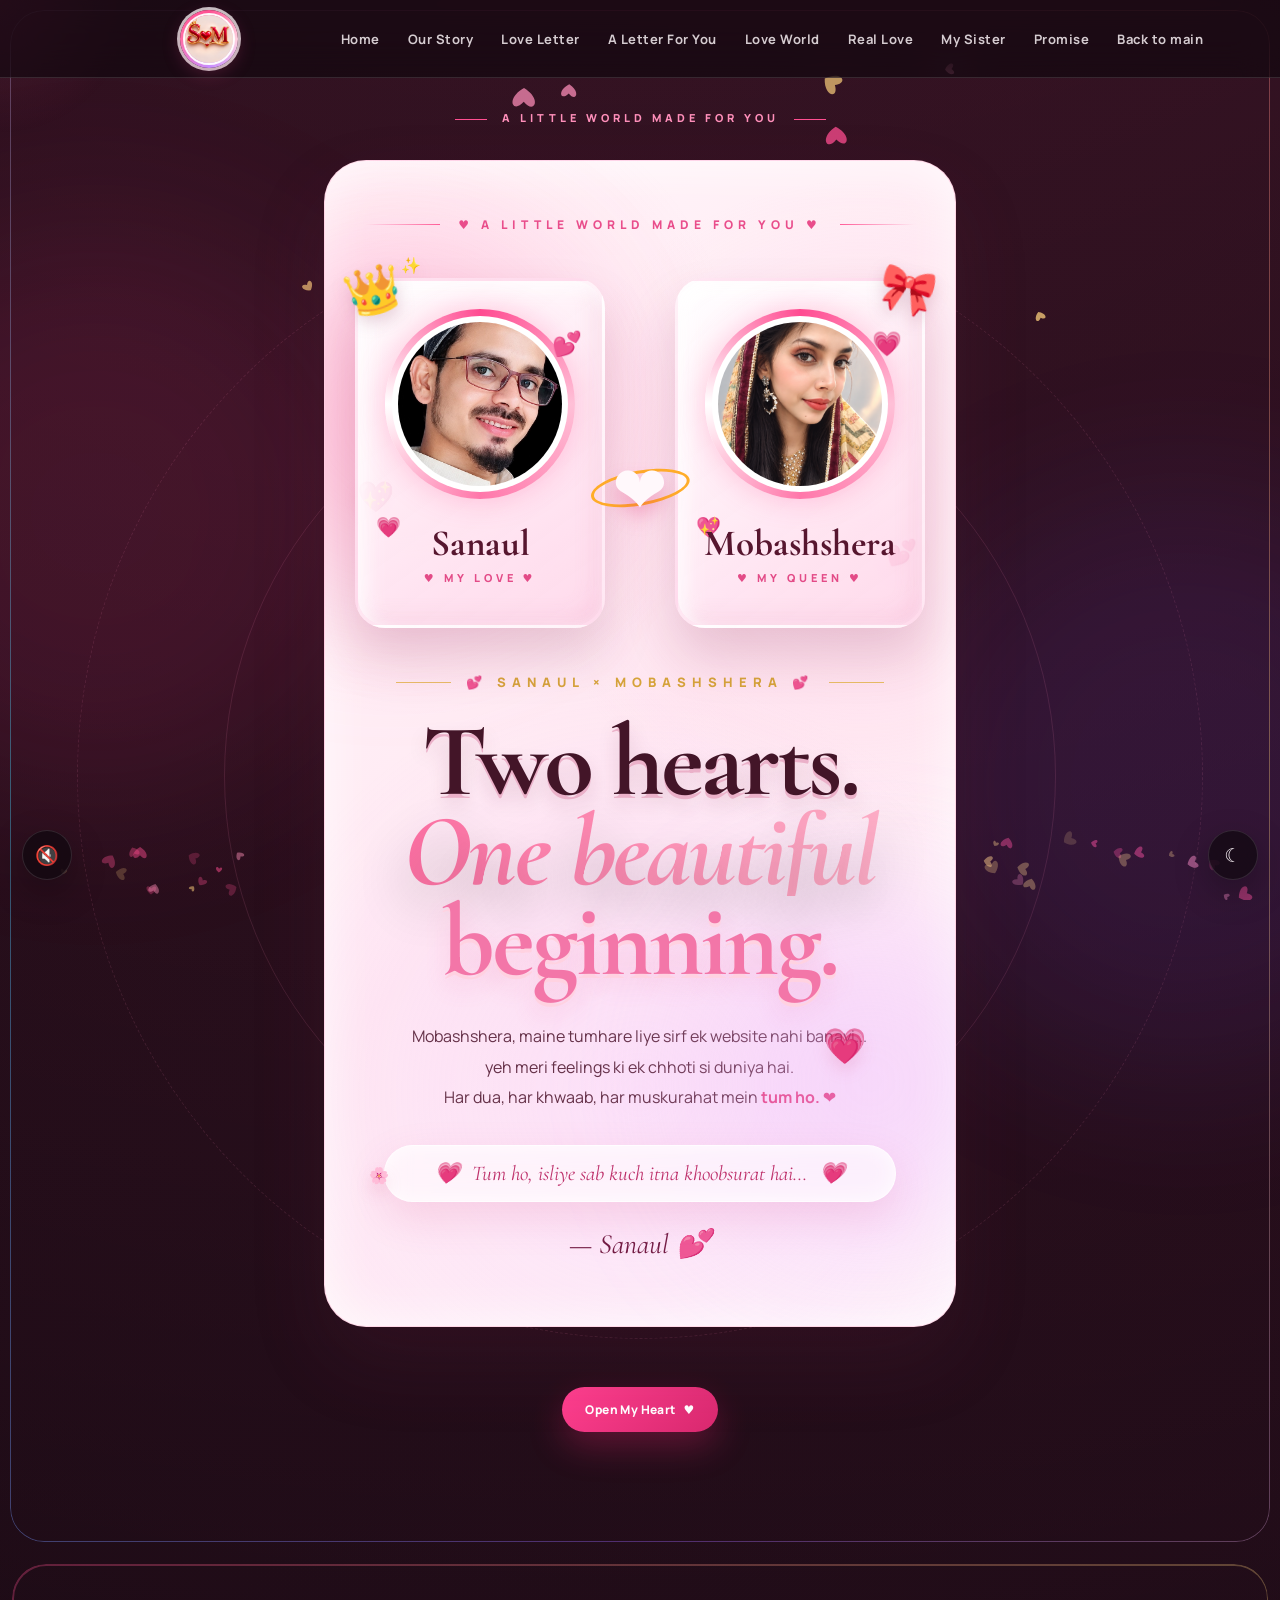
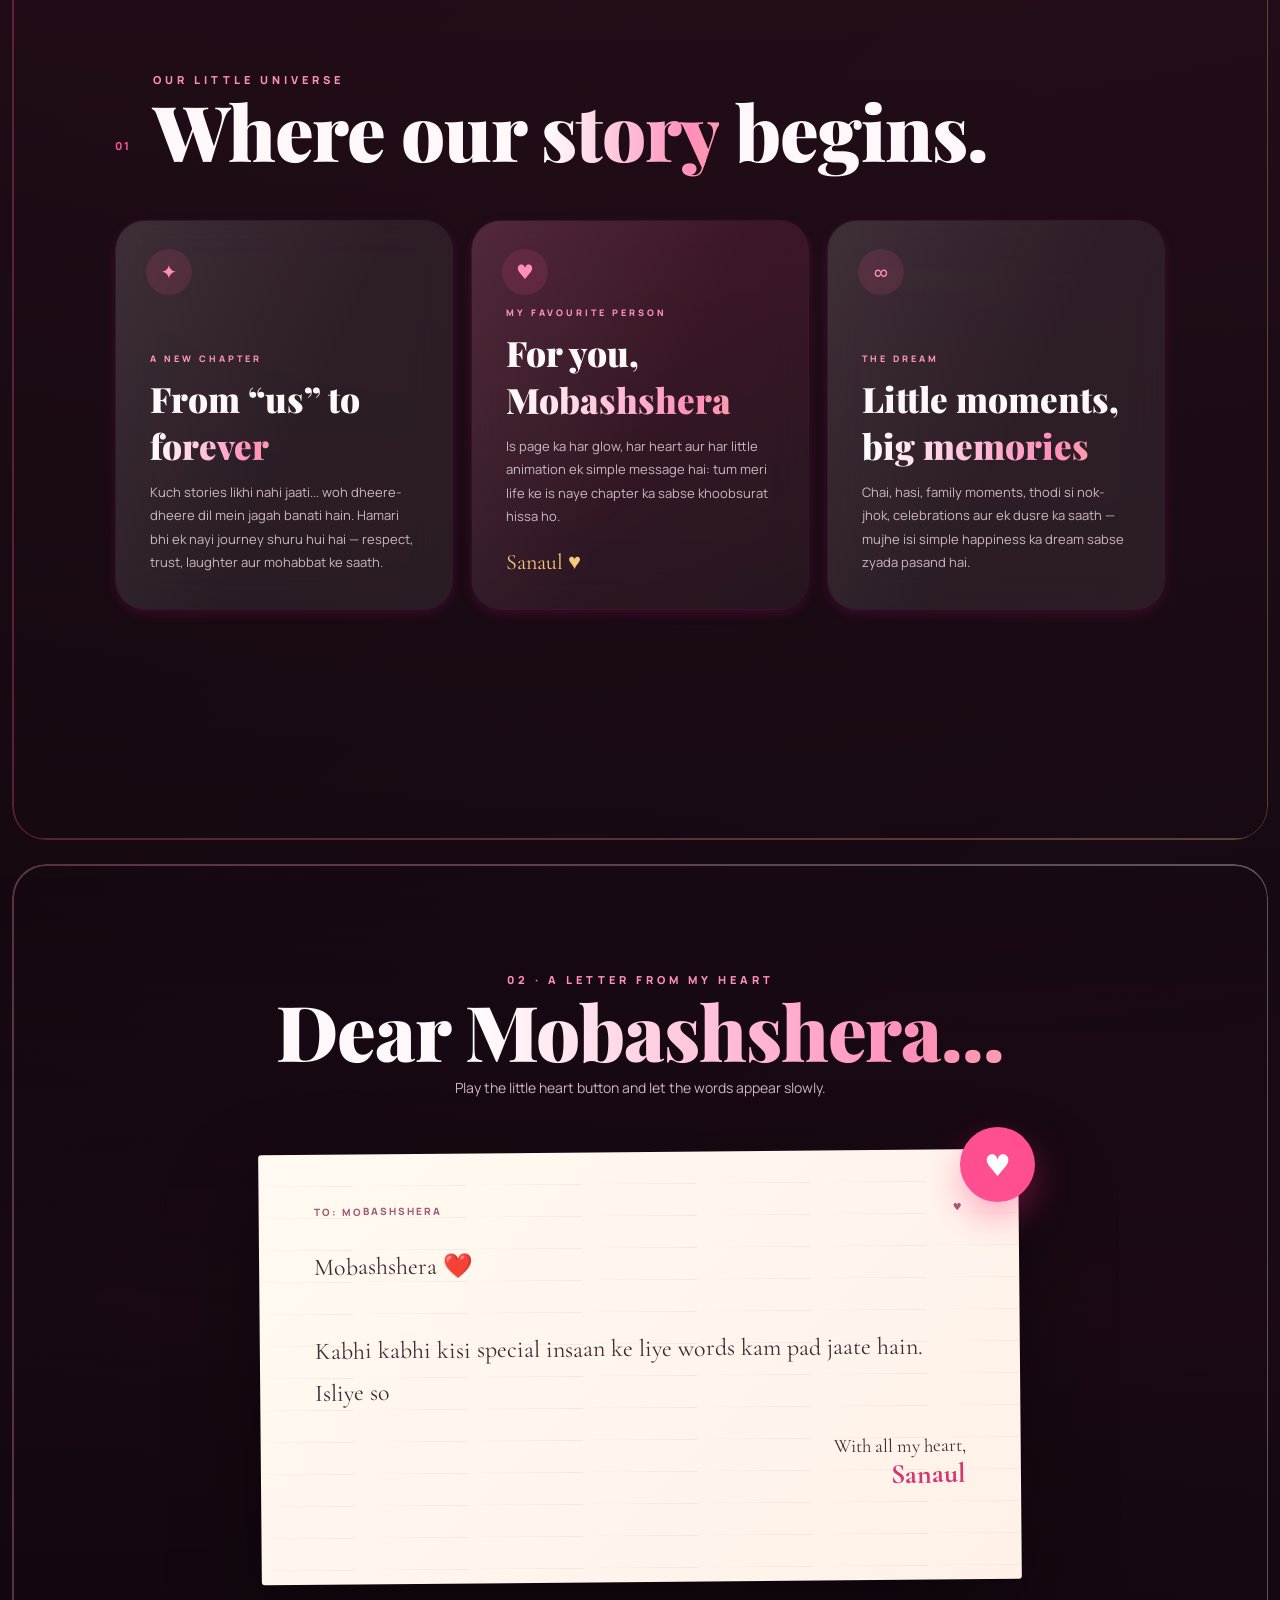
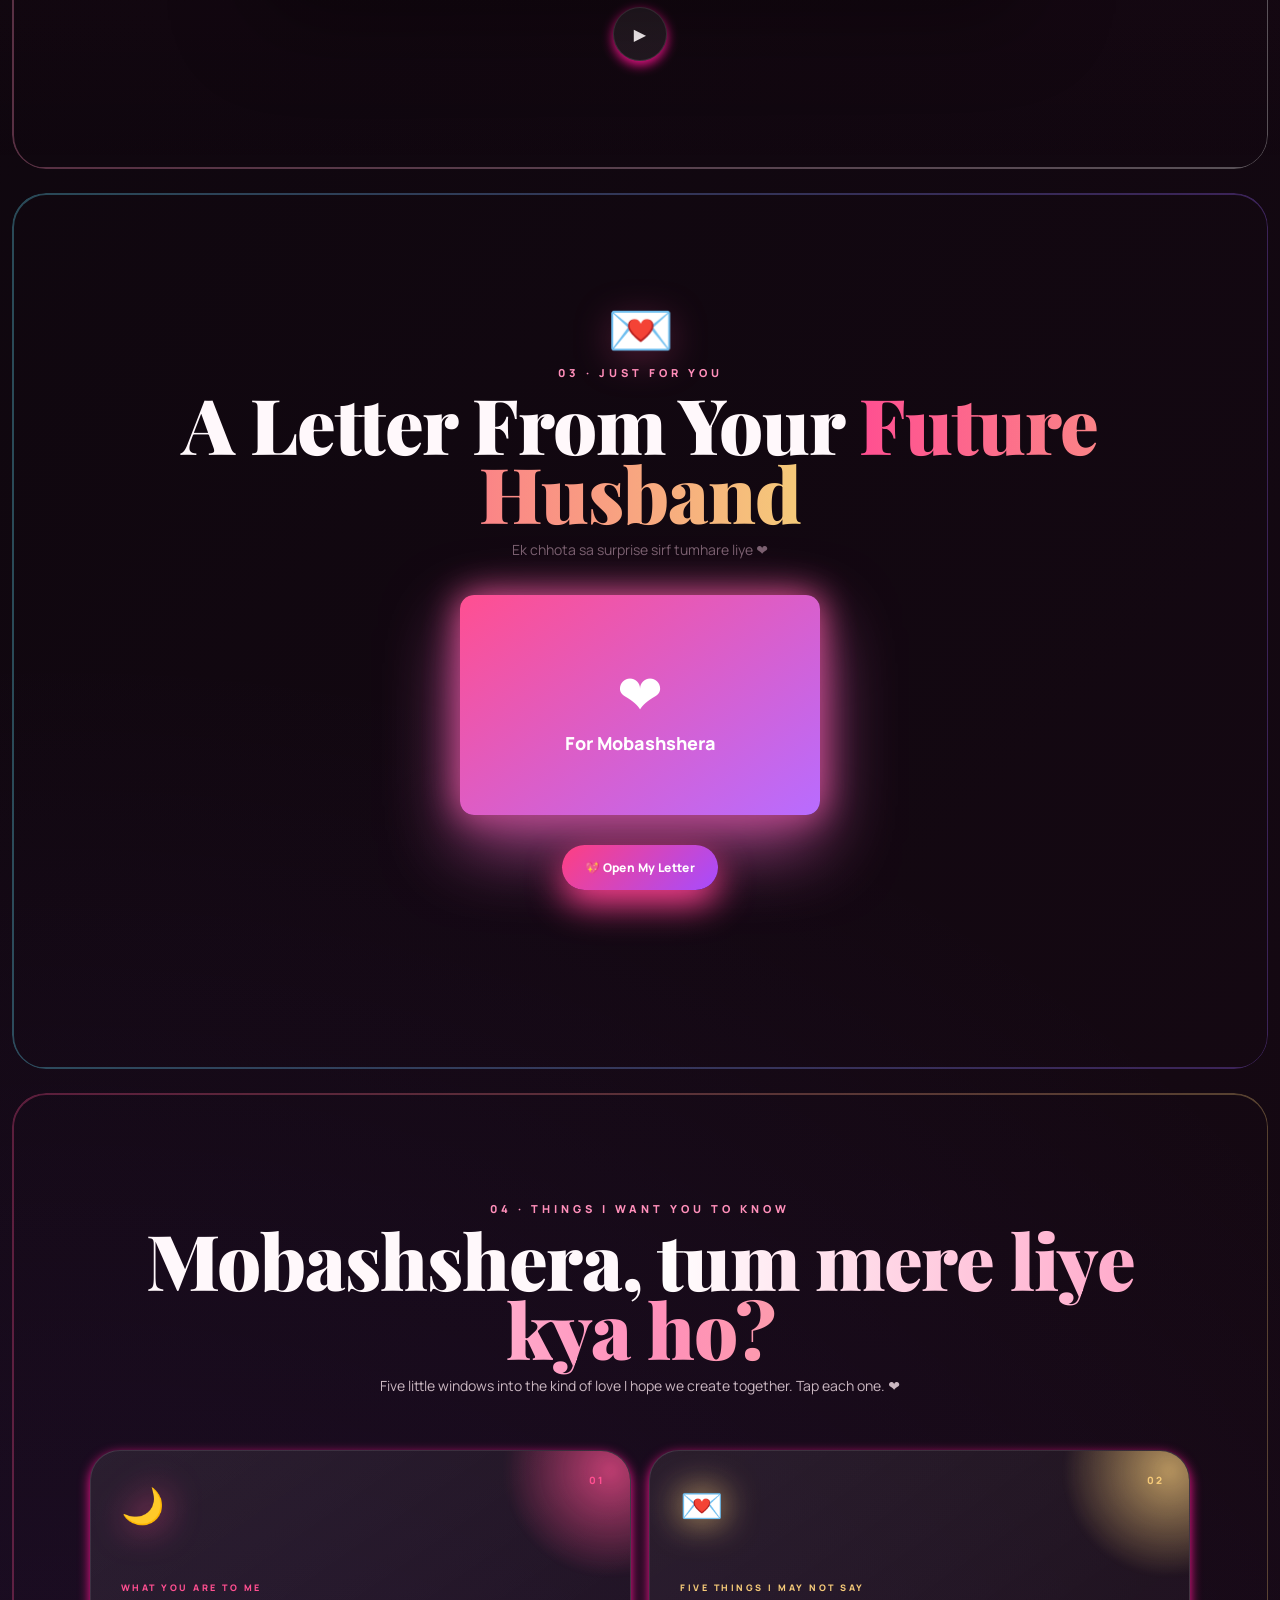
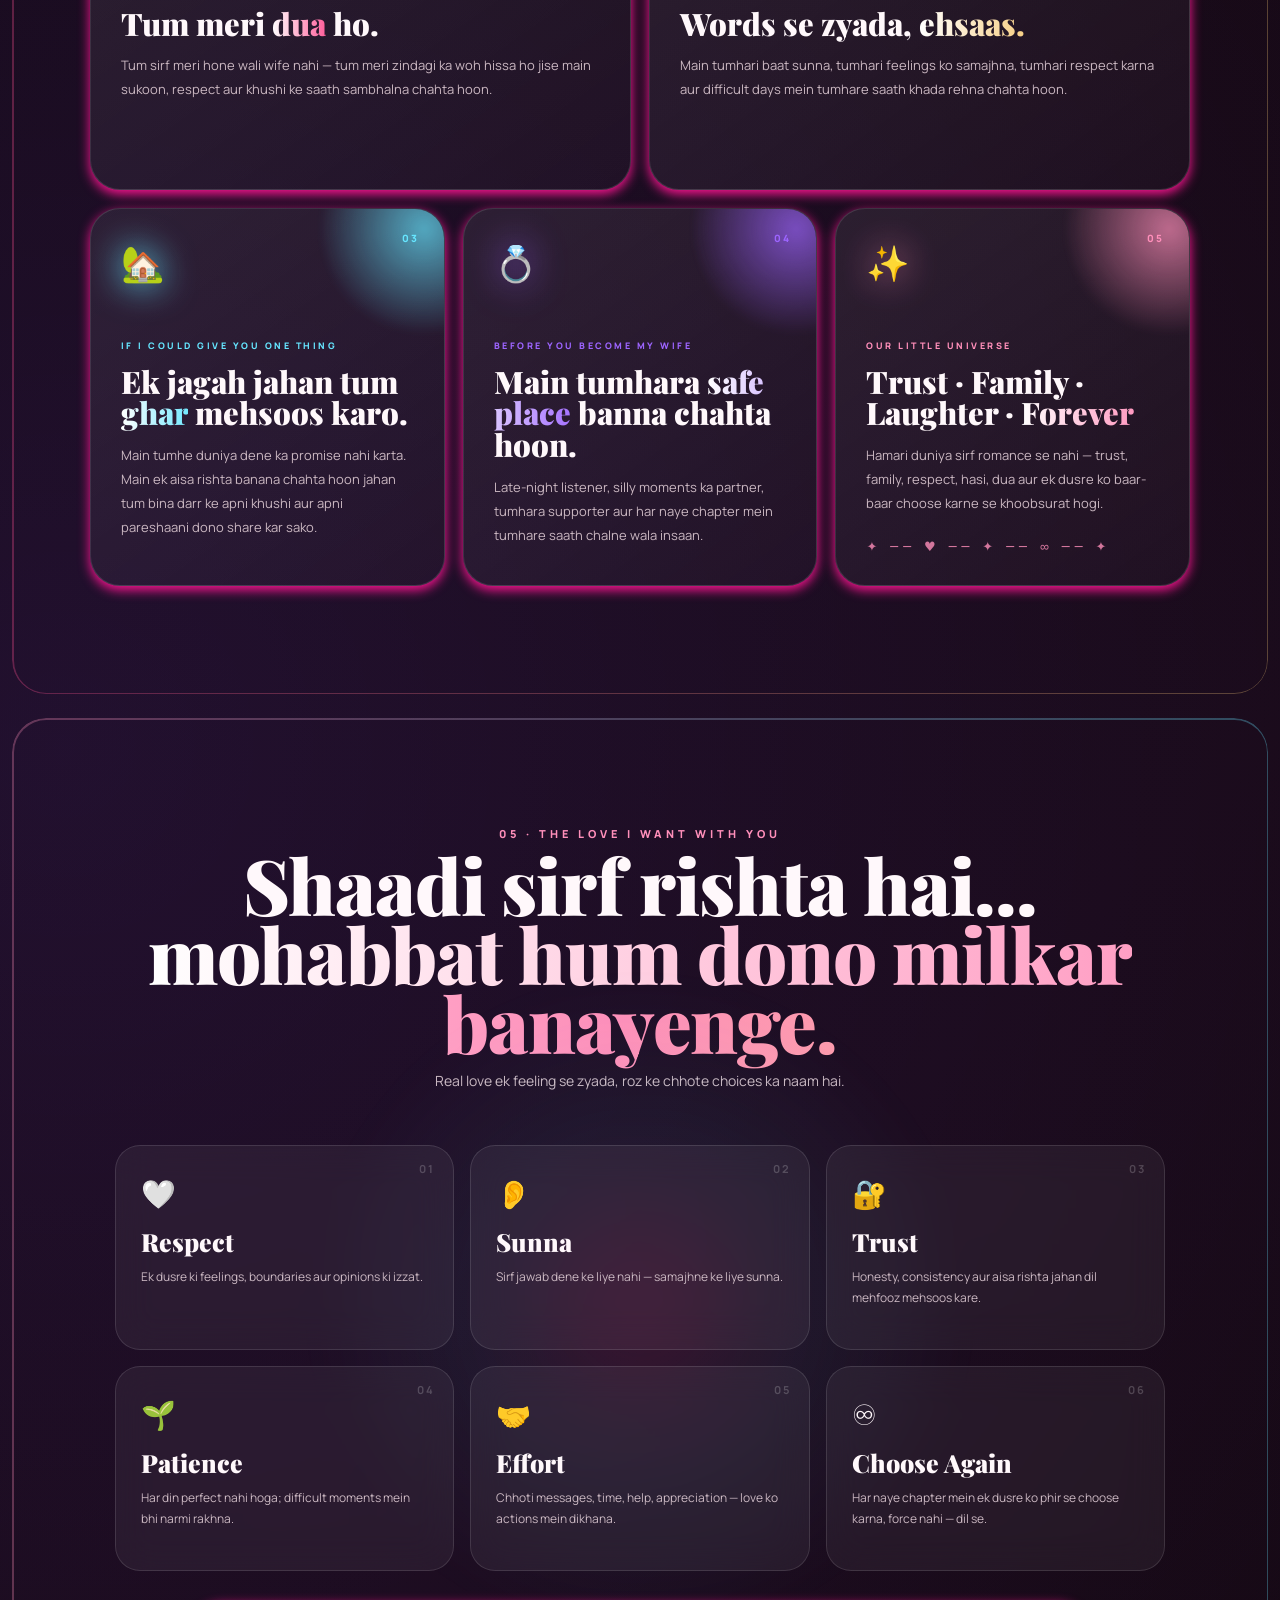
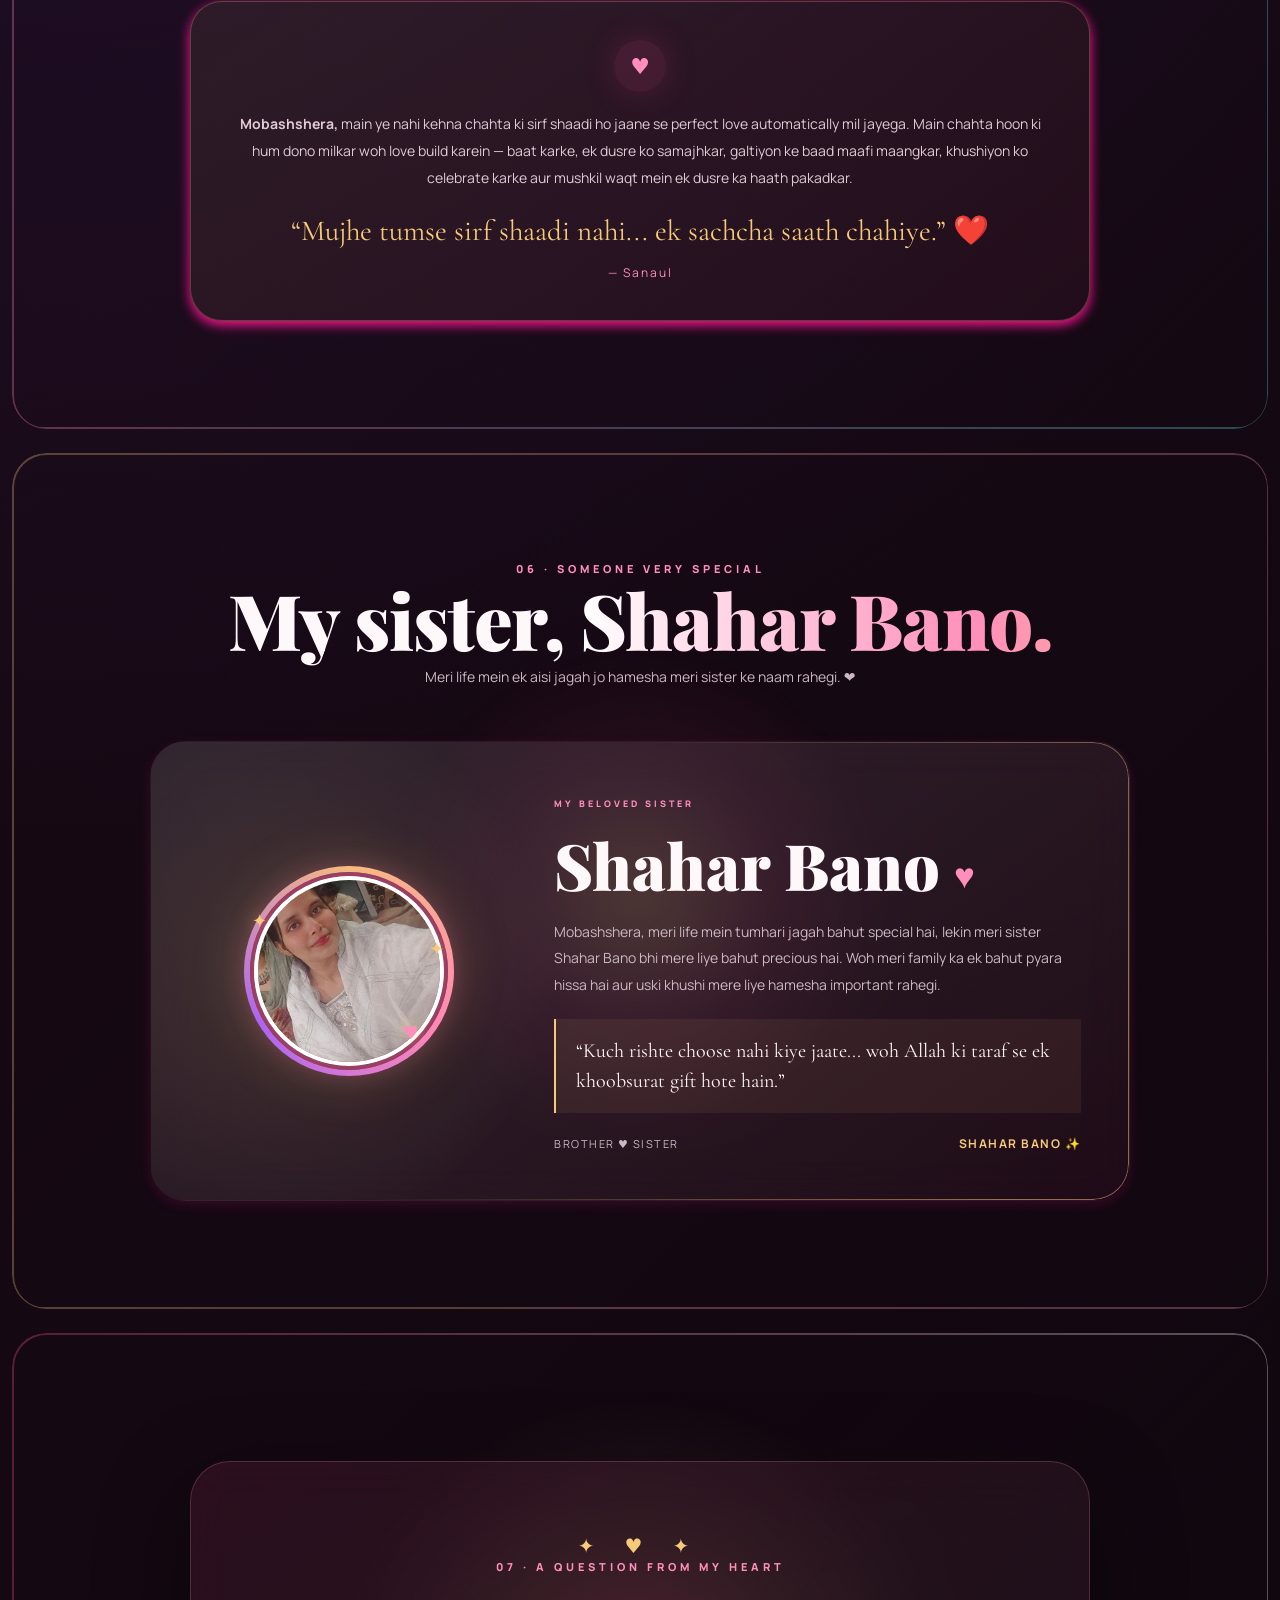
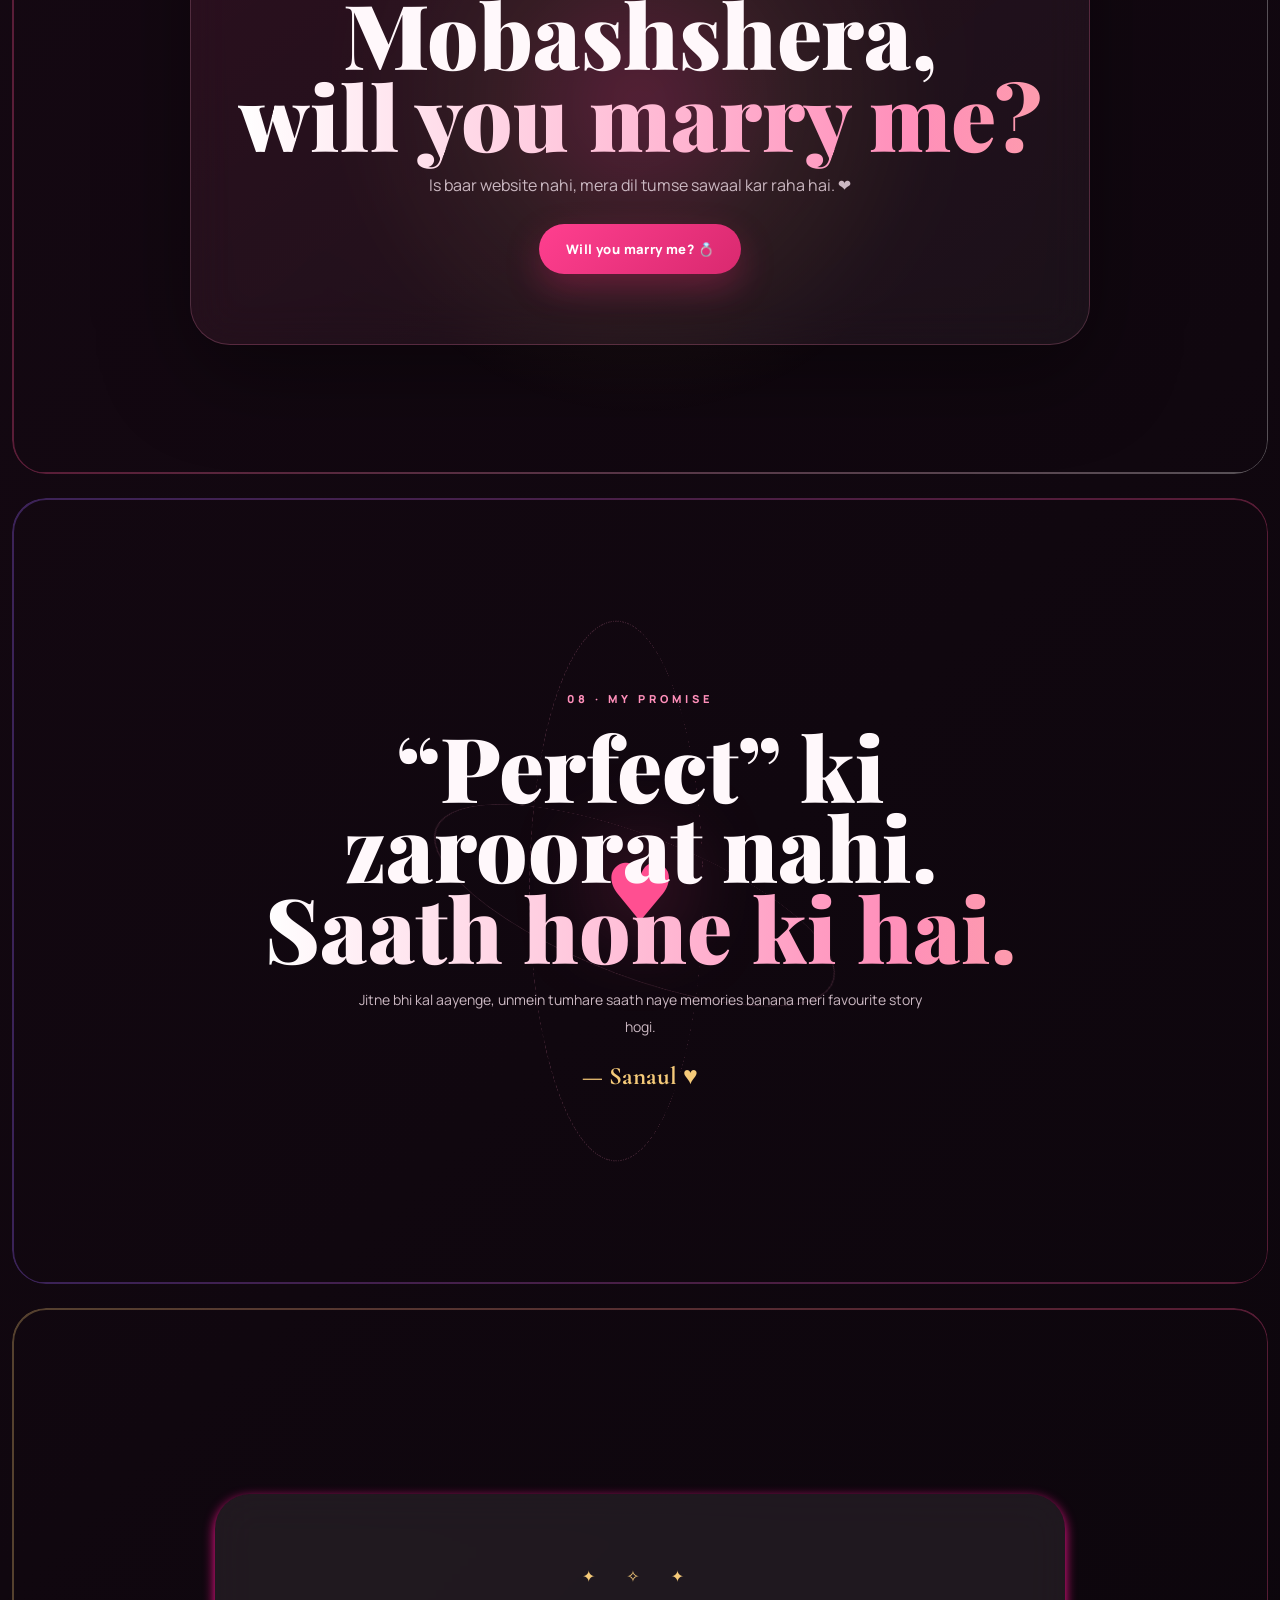
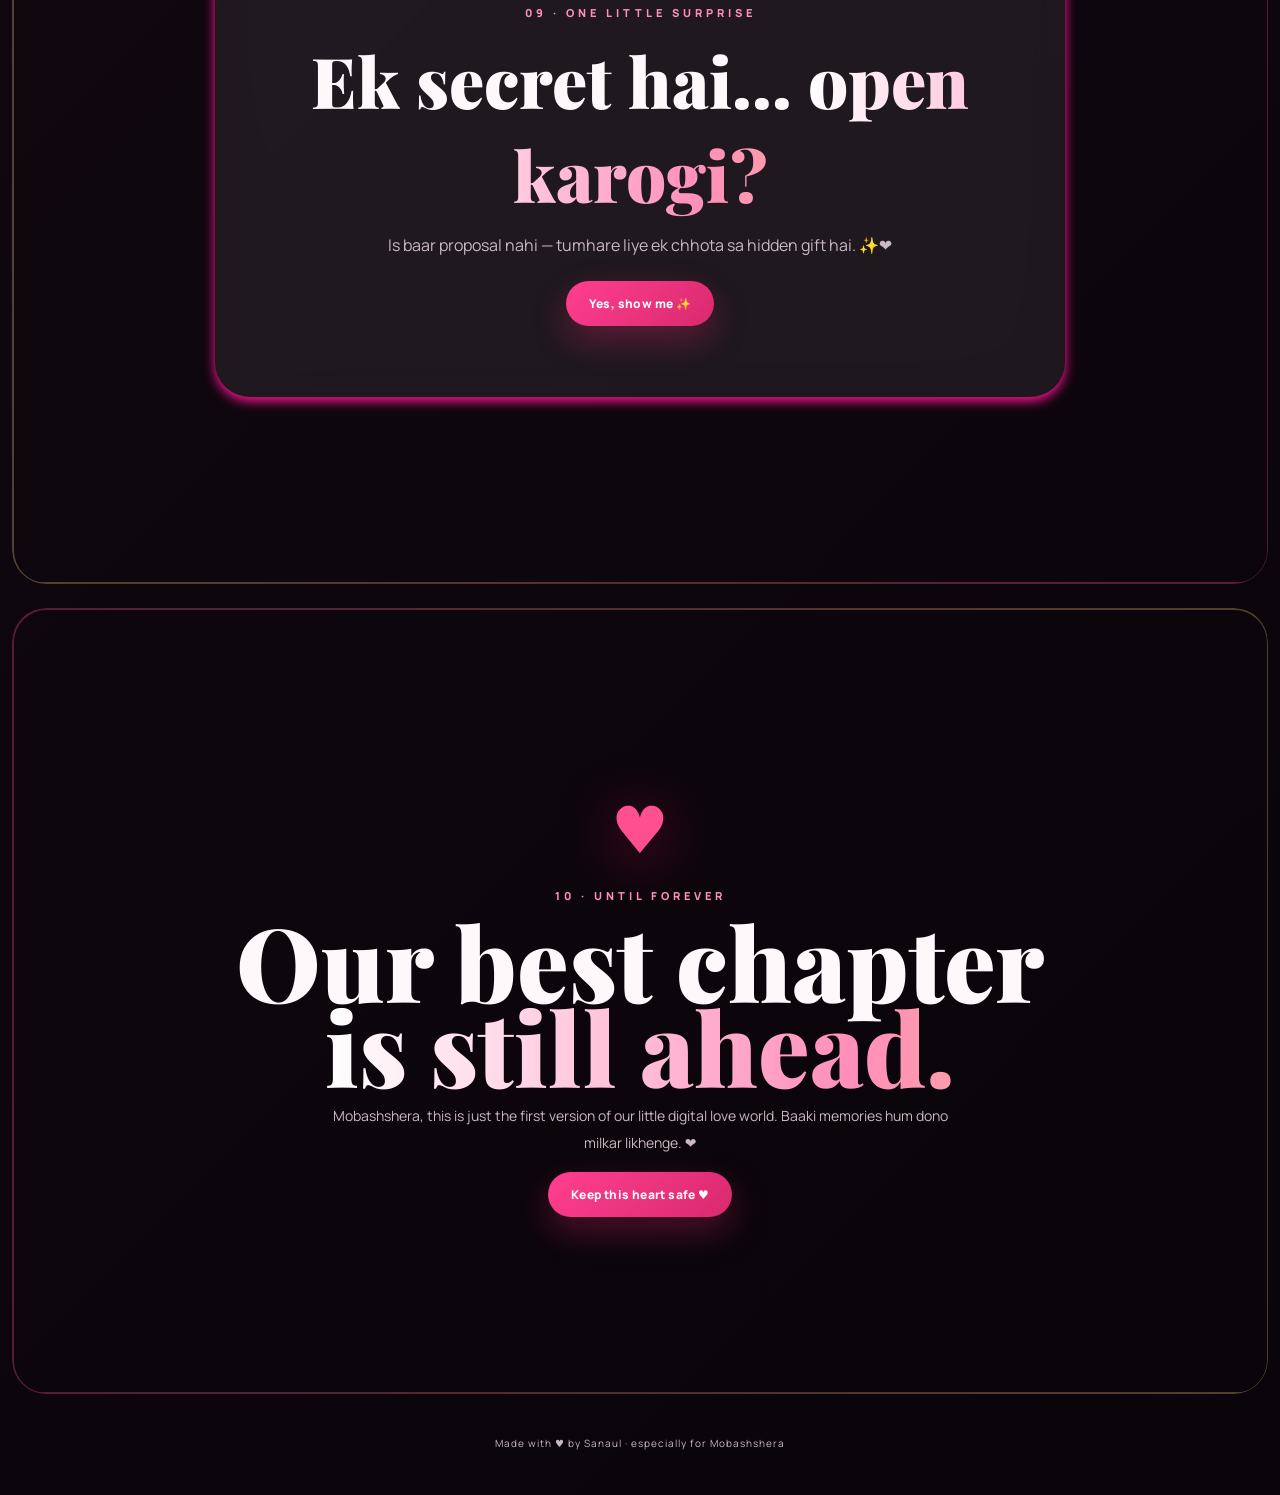
==== chatting/sanaul/index.html @ d23893c3 "Add files via upload" ====
<!DOCTYPE html>
<html lang="en">
<head>
  <meta charset="UTF-8">
  <meta name="viewport" content="width=device-width, initial-scale=1.0">
  <meta name="theme-color" content="#130914">
  <title>Sanaul ❤️ Mobashshera | Our Forever</title>
  <link rel="preconnect" href="https://fonts.googleapis.com">
  <link rel="preconnect" href="https://fonts.gstatic.com" crossorigin>
  <link href="https://fonts.googleapis.com/css2?family=Cormorant+Garamond:wght@500;600;700&family=Manrope:wght@400;500;600;700;800&family=Playfair+Display:wght@600;700;800;900&display=swap" rel="stylesheet">
  <link rel="stylesheet" href="style.css">
</head>
<body>
  <canvas id="particleCanvas" aria-hidden="true"></canvas>
  <div class="aurora aurora-one"></div>
  <div class="aurora aurora-two"></div>
  <div class="cursor-glow" aria-hidden="true"></div>

  <header class="topbar">
    <a class="brand" href="#home" aria-label="Sanaul and Mobashshera home">
      <a href="../chat.html" class="nav-photo-logo">
    <img src="logo.png" alt="Sanaul & Mobashshera">
</a>
    </a>

    <button class="menu-toggle" id="menuToggle" aria-label="Open menu" aria-expanded="false">☰</button>

    <nav class="nav" id="nav">
      <a href="#home">Home</a>
      <a href="#story">Our Story</a>
      <a href="#letter">Love Letter</a>
      <a href="#future">A Letter For You</a>
      <a href="#love-world">Love World</a>
      <a href="#real-love">Real Love</a>
      <a href="#sister">My Sister</a>
      <a href="#promise">Promise</a>
      <a href="../../index.html">Back to main</a>
    </nav>
  </header>

  <main>
    <!-- HERO -->
    <section id="home" class="hero section">
      <div class="hero-orbit orbit-a"></div>
      <div class="hero-orbit orbit-b"></div>

      <div class="hero-content reveal">
        <div class="eyebrow"><span></span> A little world made for you <span></span></div>

<!-- ==================================================
     💖 PREMIUM 3D COUPLE HERO
================================================== -->
<div class="love3d-stage">

    <!-- decorative background -->
    <div class="love3d-glow glow-one"></div>
    <div class="love3d-glow glow-two"></div>

    <span class="love3d-float f1">💖</span>
    <span class="love3d-float f2">💕</span>
    <span class="love3d-float f3">✨</span>
    <span class="love3d-float f4">💗</span>
    <span class="love3d-float f5">🌸</span>

    <p class="love3d-top-title">
        <span></span>
        ♥ A LITTLE WORLD MADE FOR YOU ♥
        <span></span>
    </p>

    <div class="love3d-couple">

        <!-- Sanaul -->
        <div class="love3d-card sanaul-card">

            <div class="love3d-crown">👑</div>

            <div class="love3d-photo-ring">
                <div class="love3d-photo-inner">
                    <img src="boy.jpg"
                         alt="Sanaul"
                         class="love3d-photo">
                </div>
            </div>

            <h2>Sanaul</h2>
            <p>♥ MY LOVE ♥</p>

            <span class="card-heart card-heart-1">💗</span>
            <span class="card-heart card-heart-2">💕</span>
        </div>


        <!-- Center Heart -->
        <div class="love3d-center-heart">

            <div class="heart-orbit">
                <span></span>
            </div>

            <div class="main-3d-heart">❤️</div>

        </div>


        <!-- Mobashshera -->
        <div class="love3d-card mobashshera-card">

            <div class="love3d-bow">🎀</div>

            <div class="love3d-photo-ring">
                <div class="love3d-photo-inner">
                    <img src="mobash.png"
                         alt="Mobashshera"
                         class="love3d-photo">
                </div>
            </div>

            <h2>Mobashshera</h2>
            <p>♥ MY QUEEN ♥</p>

            <span class="card-heart card-heart-1">💖</span>
            <span class="card-heart card-heart-2">💗</span>
        </div>

    </div>


    <!-- Names -->
    <div class="love3d-names">
        <span></span>
        💕 SANAUL × MOBASHSHERA 💕
        <span></span>
    </div>


    <!-- Main heading -->
    <div class="love3d-heading">

        <h1>
            <strong>Two hearts.</strong>
            <em>One beautiful</em>
            <b>beginning.</b>
        </h1>

    </div>


    <!-- Romantic Message -->
    <div class="love3d-message">

        <p>
            Mobashshera, maine tumhare liye sirf ek website nahi banayi...
            <br>
            yeh meri feelings ki ek chhoti si duniya hai.
            <br>
            Har dua, har khwaab, har muskurahat mein
            <strong>tum ho. ❤️</strong>
        </p>

    </div>


    <div class="love3d-special-line">
        <span>💗</span>
        Tum ho, isliye sab kuch itna khoobsurat hai...
        <span>💗</span>
    </div>


    <div class="love3d-signature">
        — Sanaul 💕
    </div>

</div>


        <div class="hero-actions">
          <button class="btn btn-primary" id="openHeartBtn">Open My Heart <span>♥</span></button>

        </div>


      </div>
    </section>

    <!-- FULL SCREEN LOVE MOMENT -->
    <section id="loveMoment" class="love-moment" aria-hidden="true">
      <button class="close-moment" id="closeMoment" aria-label="Close">×</button>
      <div class="love-moment-content">
        <div class="love-aura"></div>
        <div class="love-3d-name">SANAUL ISLAM</div>
        <div class="love-3d-text"><span>♥♥♥♥♥♥♥♥♥♥♥♥♥♥♥♥♥♥♥♥♥♥</span></div>
		<div class="love-3d-name">MOBASHSHERA</div>
        <p>— Sanaul islam</p>
        <div class="orbit-heart oh1">♥</div>
        <div class="orbit-heart oh2">♥</div>
        <div class="orbit-heart oh3">♥</div>
        <button class="btn btn-primary" id="closeMomentBtn">Back to our story</button>
      </div>
    </section>

    <!-- STORY -->
    <section id="story" class="section story-section">
      <div class="section-heading reveal">
        <div class="section-number">01</div>
        <div>
          <p class="eyebrow">OUR LITTLE UNIVERSE</p>
          <h2>Where our <em>story</em> begins.</h2>
        </div>
      </div>

      <div class="story-grid">
        <article class="glass-card story-card reveal">
          <div class="card-icon">✦</div>
          <span class="card-label">A NEW CHAPTER</span>
          <h3>From “us” to <em>forever</em></h3>
          <p>
            Kuch stories likhi nahi jaati... woh dheere-dheere dil mein jagah banati hain.
            Hamari bhi ek nayi journey shuru hui hai — respect, trust, laughter aur mohabbat ke saath.
          </p>
        </article>

        <article class="glass-card story-card featured reveal">
          <div class="card-icon">♥</div>
          <span class="card-label">MY FAVOURITE PERSON</span>
          <h3>For you, <em>Mobashshera</em></h3>
          <p>
            Is page ka har glow, har heart aur har little animation ek simple message hai:
            tum meri life ke is naye chapter ka sabse khoobsurat hissa ho.
          </p>
          <div class="signature">Sanaul ♥</div>
        </article>

        <article class="glass-card story-card reveal">
          <div class="card-icon">∞</div>
          <span class="card-label">THE DREAM</span>
          <h3>Little moments, <em>big memories</em></h3>
          <p>
            Chai, hasi, family moments, thodi si nok-jhok, celebrations aur ek dusre ka saath —
            mujhe isi simple happiness ka dream sabse zyada pasand hai.
          </p>
        </article>
      </div>
    </section>

    <!-- LOVE LETTER -->
    <section id="letter" class="section letter-section">
      <div class="section-heading centered reveal">
        <p class="eyebrow">02 · A LETTER FROM MY HEART</p>
        <h2>Dear <em>Mobashshera...</em></h2>
        <p class="heading-sub">Play the little heart button and let the words appear slowly.</p>
      </div>

      <div class="letter-wrap reveal">
        <div class="envelope-decoration">♥</div>
        <div class="letter-paper">
          <div class="letter-top"><span>To: Mobashshera</span><span>♥</span></div>
          <div id="letterText" class="letter-text"></div>
          <div class="letter-sign">With all my heart,<br><strong>Sanaul</strong></div>
        </div>
      </div>

      <button class="round-action" id="letterPlay" title="Play love letter" aria-label="Play love letter">▶</button>
    </section>

    <!-- A LETTER FROM YOUR FUTURE HUSBAND -->
    <section id="future" class="section future-section cinematic-section">
      <div class="letter-flying-hearts" aria-hidden="true">
        <span>❤️</span><span>💖</span><span>💕</span><span>💗</span>
        <span>💞</span><span>❤️</span><span>💓</span><span>💖</span>
      </div>

      <div class="future-letter-container">
        <div class="section-heading centered reveal future-letter-heading">
          <div class="future-letter-icon">💌</div>
          <p class="eyebrow">03 · JUST FOR YOU</p>
          <h2>A Letter From Your <em>Future Husband</em></h2>
          <p class="heading-sub">Ek chhota sa surprise sirf tumhare liye ❤️</p>
        </div>

        <div class="love-envelope reveal" id="futureLetterEnvelope">
          <div class="envelope-glow"></div>
          <div class="future-envelope">
            <div class="future-envelope-flap"></div>
            <div class="future-envelope-body">
              <div class="envelope-heart">❤️</div>
              <span>For Mobashshera</span>
            </div>
          </div>
          <button class="btn future-open-btn" id="openFutureLetter" type="button">💖 Open My Letter</button>
        </div>

        <div class="future-letter-box" id="futureLetterBox" aria-hidden="true">
          <div class="future-letter-paper">
            <div class="future-letter-paper-top"><span>To: Mobashshera</span><span>♥</span></div>
            <div class="future-letter-content">
              <div class="future-letter-heart">❤️</div>
              <h3>Dear Mobashshera ❤️</h3>
              <div class="future-letter-text" id="futureLetterText"></div>
              <div class="future-letter-sign">With Love,<br><strong>Sanaul</strong><span>Your Future Husband 😎</span></div>
              <button class="btn future-surprise-btn" id="futureSurpriseBtn" type="button">💖 One More Surprise</button>
              <div class="future-surprise-message" id="futureSurpriseMessage">Tum meri website ka ek section nahi...<br><strong>meri kahani ka sabse khoobsurat chapter ho. ❤️</strong></div>
            </div>
          </div>
        </div>
      </div>
    </section>


    <!-- LOVE WORLD: FIVE ROMANTIC IDEAS -->
    <section id="love-world" class="section love-world-section">
      <div class="section-heading centered reveal">
        <p class="eyebrow">04 · THINGS I WANT YOU TO KNOW</p>
        <h2>Mobashshera, <em>tum mere liye kya ho?</em></h2>
        <p class="heading-sub">Five little windows into the kind of love I hope we create together. Tap each one. ❤️</p>
      </div>

      <div class="love-world-grid">
        <article class="love-world-card lw1 reveal">
          <div class="lw-number">01</div><div class="lw-icon">🌙</div>
          <span>WHAT YOU ARE TO ME</span>
          <h3>Tum meri <em>dua</em> ho.</h3>
          <p>Tum sirf meri hone wali wife nahi — tum meri zindagi ka woh hissa ho jise main sukoon, respect aur khushi ke saath sambhalna chahta hoon.</p>
        </article>

        <article class="love-world-card lw2 reveal">
          <div class="lw-number">02</div><div class="lw-icon">💌</div>
          <span>FIVE THINGS I MAY NOT SAY</span>
          <h3>Words se zyada, <em>ehsaas.</em></h3>
          <p>Main tumhari baat sunna, tumhari feelings ko samajhna, tumhari respect karna aur difficult days mein tumhare saath khada rehna chahta hoon.</p>
        </article>

        <article class="love-world-card lw3 reveal">
          <div class="lw-number">03</div><div class="lw-icon">🏡</div>
          <span>IF I COULD GIVE YOU ONE THING</span>
          <h3>Ek jagah jahan tum <em>ghar</em> mehsoos karo.</h3>
          <p>Main tumhe duniya dene ka promise nahi karta. Main ek aisa rishta banana chahta hoon jahan tum bina darr ke apni khushi aur apni pareshaani dono share kar sako.</p>
        </article>

        <article class="love-world-card lw4 reveal">
          <div class="lw-number">04</div><div class="lw-icon">💍</div>
          <span>BEFORE YOU BECOME MY WIFE</span>
          <h3>Main tumhara <em>safe place</em> banna chahta hoon.</h3>
          <p>Late-night listener, silly moments ka partner, tumhara supporter aur har naye chapter mein tumhare saath chalne wala insaan.</p>
        </article>

        <article class="love-world-card lw5 reveal">
          <div class="lw-number">05</div><div class="lw-icon">✨</div>
          <span>OUR LITTLE UNIVERSE</span>
          <h3>Trust · Family · Laughter · <em>Forever</em></h3>
          <p>Hamari duniya sirf romance se nahi — trust, family, respect, hasi, dua aur ek dusre ko baar-baar choose karne se khoobsurat hogi.</p>
          <div class="constellation">✦ ── ♥ ── ✦ ── ∞ ── ✦</div>
        </article>
      </div>
    </section>

    <!-- REAL LOVE -->
    <section id="real-love" class="section real-love-section">
      <div class="real-love-aura"></div>
      <div class="section-heading centered reveal">
        <p class="eyebrow">05 · THE LOVE I WANT WITH YOU</p>
        <h2>Shaadi sirf rishta hai...<br><em>mohabbat hum dono milkar banayenge.</em></h2>
        <p class="heading-sub">Real love ek feeling se zyada, roz ke chhote choices ka naam hai.</p>
      </div>

      <div class="love-pillars">
        <article class="love-pillar reveal"><b>01</b><span>🤍</span><h3>Respect</h3><p>Ek dusre ki feelings, boundaries aur opinions ki izzat.</p></article>
        <article class="love-pillar reveal"><b>02</b><span>👂</span><h3>Sunna</h3><p>Sirf jawab dene ke liye nahi — samajhne ke liye sunna.</p></article>
        <article class="love-pillar reveal"><b>03</b><span>🔐</span><h3>Trust</h3><p>Honesty, consistency aur aisa rishta jahan dil mehfooz mehsoos kare.</p></article>
        <article class="love-pillar reveal"><b>04</b><span>🌱</span><h3>Patience</h3><p>Har din perfect nahi hoga; difficult moments mein bhi narmi rakhna.</p></article>
        <article class="love-pillar reveal"><b>05</b><span>🤝</span><h3>Effort</h3><p>Chhoti messages, time, help, appreciation — love ko actions mein dikhana.</p></article>
        <article class="love-pillar reveal"><b>06</b><span>♾️</span><h3>Choose Again</h3><p>Har naye chapter mein ek dusre ko phir se choose karna, force nahi — dil se.</p></article>
      </div>

      <div class="real-love-letter reveal">
        <div class="real-love-seal">♥</div>
        <p>
          <strong>Mobashshera,</strong> main ye nahi kehna chahta ki sirf shaadi ho jaane se perfect love automatically mil jayega.
          Main chahta hoon ki hum dono milkar woh love build karein — baat karke, ek dusre ko samajhkar,
          galtiyon ke baad maafi maangkar, khushiyon ko celebrate karke aur mushkil waqt mein ek dusre ka haath pakadkar.
        </p>
        <div class="real-love-sign">“Mujhe tumse sirf shaadi nahi... ek sachcha saath chahiye.” ❤️</div>
        <span>— Sanaul</span>
      </div>
    </section>

    <!-- SISTER -->
    <section id="sister" class="section sister-section">
      <div class="sister-glow"></div>

      <div class="section-heading centered reveal">
        <p class="eyebrow">06 · SOMEONE VERY SPECIAL</p>
        <h2>My sister, <em>Shahar Bano.</em></h2>
        <p class="heading-sub">
          Meri life mein ek aisi jagah jo hamesha meri sister ke naam rahegi. ❤️
        </p>
      </div>

      <div class="sister-card glass-card reveal">
<div class="sister-orbit">
    <img src="sb.jpg" alt="Sahar Bano">

    <span class="sister-star ss1">✦</span>
    <span class="sister-star ss2">✦</span>
    <span class="sister-star ss3">♥</span>
</div>
        <div class="sister-content">
          <span class="card-label">MY BELOVED SISTER</span>
          <h3>Shahar Bano <span>♥</span></h3>

          <p>
            Mobashshera, meri life mein tumhari jagah bahut special hai,
            lekin meri sister Shahar Bano bhi mere liye bahut precious hai.
            Woh meri family ka ek bahut pyara hissa hai aur uski khushi
            mere liye hamesha important rahegi.
          </p>

          <div class="sister-quote">
            “Kuch rishte choose nahi kiye jaate...
            woh Allah ki taraf se ek khoobsurat gift hote hain.”
          </div>

          <div class="sister-bottom">
            <span>Brother ♥ Sister</span>
            <strong>Shahar Bano ✨</strong>
          </div>
        </div>
      </div>
    </section>

    <!-- PROPOSAL QUESTION -->
    <section id="proposal" class="section proposal-section">
      <div class="proposal-glow"></div>
      <div class="proposal-card reveal">
        <div class="proposal-crown">✦ ♥ ✦</div>
        <p class="eyebrow">07 · A QUESTION FROM MY HEART</p>
        <h2>Mobashshera,<br><em>will you marry me?</em></h2>
        <p>Is baar website nahi, mera dil tumse sawaal kar raha hai. ❤️</p>
        <button class="btn btn-primary proposal-btn" id="proposalBtn">Will you marry me? 💍</button>
      </div>
    </section>

    <!-- 3D PROMISE -->
    <section id="promise" class="section promise-section">
      <div class="promise-orb" aria-hidden="true">
        <div class="orb-core">♥</div>
        <div class="orb-ring ring-one"></div>
        <div class="orb-ring ring-two"></div>
      </div>
      <div class="promise-content reveal">
        <p class="eyebrow">08 · MY PROMISE</p>
        <h2>“Perfect” ki zaroorat nahi.<br><em>Saath hone ki hai.</em></h2>
        <p>
          Jitne bhi kal aayenge, unmein tumhare saath naye memories banana
          meri favourite story hogi.
        </p>
        <strong>— Sanaul ♥</strong>
      </div>
    </section>

    <!-- LITTLE SURPRISE -->
    <section class="section surprise-section">
      <div class="surprise-card glass-card reveal">
        <div class="surprise-stars">✦ ✧ ✦</div>
        <p class="eyebrow">09 · ONE LITTLE SURPRISE</p>
        <h2>Ek secret hai... <em>open karogi?</em></h2>
        <p>Is baar proposal nahi — tumhare liye ek chhota sa hidden gift hai. ✨❤️</p>
        <button class="btn btn-primary" id="surpriseBtn">Yes, show me ✨</button>
        <div class="surprise-message" id="surpriseMessage">
          Tumhari smile meri favourite notification hai. ❤️
        </div>
      </div>
    </section>

    <!-- FINAL -->
    <section class="section final-section">
      <div class="final-heart">♥</div>
      <p class="eyebrow reveal">10 · UNTIL FOREVER</p>
      <h2 class="reveal">Our best chapter<br><em>is still ahead.</em></h2>
      <p class="final-copy reveal">
        Mobashshera, this is just the first version of our little digital love world.
        Baaki memories hum dono milkar likhenge. ❤️
      </p>
      <button class="btn btn-primary reveal" id="finalBtn">Keep this heart safe ♥</button>
      <div class="final-note" id="finalNote">Saved in my heart. Always. ✨</div>
    </section>
  </main>

  <!-- SPECIAL SECRET GIFT — opened only by YES, SHOW ME -->
  <section id="secretModal" class="secret-modal" aria-hidden="true">
    <button class="secret-close" id="secretClose" aria-label="Close">×</button>
    <div class="secret-sky" aria-hidden="true"></div>
    <div class="secret-content">
      <div class="secret-badge">✦ A LITTLE GIFT FOR YOU ✦</div>
      <div class="secret-heart"><span>♥</span></div>
      <p class="eyebrow">11 · FROM SANAUL'S HEART</p>
      <h2>Mobashshera,<br><em>you are my favourite chapter.</em></h2>
      <p class="secret-copy">
        Aaj ek answer nahi maang raha... bas ek promise de raha hoon —
        tumhari smile, tumhari respect aur hamari happiness ko hamesha value karunga. ❤️
      </p>
      <div class="secret-signature">— Sanaul</div>
      <button class="btn btn-primary" id="secretHeartBtn">Keep this moment ♥</button>
      <div class="secret-saved" id="secretSaved">✨ This little moment is now ours.</div>
    </div>
  </section>

  <div class="floating-controls">
    <button id="musicBtn" aria-label="Music on/off" title="Music on/off">🔇</button>
    <button id="themeBtn" aria-label="Dark mode" title="Dark mode">☾</button>
  </div>

  <audio id="bgMusic" loop preload="metadata">
    <source src="music.mp3" type="audio/mpeg">
  </audio>

  <footer>Made with ♥ by Sanaul · especially for Mobashshera</footer>

  <script src="script.js"></script>
</body>
</html>
---- chatting/sanaul/style.css ----
:root{
  --bg:#08050a;
  --bg2:#170914;
  --text:#fff8fb;
  --muted:#cbb8c2;
  --pink:#ff4f91;
  --pink2:#ff8fba;
  --gold:#f5ca79;
  --glass:rgba(255,255,255,.075);
  --line:rgba(255,255,255,.12);
  --shadow:0 30px 90px rgba(0,0,0,.38);
}
*{box-sizing:border-box;margin:0;padding:0}
html{scroll-behavior:smooth}

/* Every page/section gets its own moving "snake" gradient frame */
.section:before{content:"";position:absolute;inset:10px;border-radius:34px;padding:1px;background:conic-gradient(from 0deg,#ff4f91,#f5ca79,#9d65ff,#48d9ff,#ff4f91);-webkit-mask:linear-gradient(#000 0 0) content-box,linear-gradient(#000 0 0);-webkit-mask-composite:xor;mask-composite:exclude;animation:snakeBorder 9s linear infinite;opacity:.38;pointer-events:none;z-index:0}
.section:nth-of-type(2):before{background:conic-gradient(from 0deg,#ff7eb5,#ffd36f,#ff4f91,#7b6cff,#ff7eb5);animation-duration:11s}
.section:nth-of-type(3):before{background:conic-gradient(from 0deg,#69e7ff,#9d65ff,#ff8fba,#69e7ff);animation-duration:13s}
.section:nth-of-type(4):before{background:conic-gradient(from 0deg,#f5ca79,#ff4f91,#ffdd8a,#b86cff,#f5ca79);animation-duration:10s}
.section:nth-of-type(5):before{background:conic-gradient(from 0deg,#ff4f91,#7df0d4,#f5ca79,#ff4f91);animation-duration:12s}
.section:nth-of-type(6):before{background:conic-gradient(from 0deg,#c88cff,#ff6fae,#ffdb7a,#c88cff);animation-duration:8s}
@keyframes snakeBorder{to{transform:rotate(360deg)}}
body{
  min-height:100vh;
  color:var(--text);
  background:
    radial-gradient(circle at 50% -10%,rgba(255,80,145,.24),transparent 34%),
    radial-gradient(circle at 5% 50%,rgba(132,74,255,.12),transparent 30%),
    linear-gradient(135deg,var(--bg),var(--bg2) 55%,#09050a);
  font-family:Manrope,system-ui,sans-serif;
  overflow-x:hidden;
}
body.light{
  --bg:#fff7fb;--bg2:#ffeaf2;--text:#2d1724;--muted:#735c67;
  --glass:rgba(255,255,255,.66);--line:rgba(91,31,56,.13);
  background:radial-gradient(circle at 50% -10%,#ffd3e2,transparent 35%),linear-gradient(135deg,#fff8fb,#ffe8f0);
}
::selection{background:var(--pink);color:white}
a{text-decoration:none;color:inherit}
button{font:inherit}
#particleCanvas{position:fixed;inset:0;width:100%;height:100%;pointer-events:none;z-index:0}
.cursor-glow{position:fixed;width:280px;height:280px;border-radius:50%;pointer-events:none;z-index:0;background:radial-gradient(circle,rgba(255,79,145,.11),transparent 68%);transform:translate(-50%,-50%);transition:opacity .3s}
.aurora{position:fixed;width:45vw;height:45vw;border-radius:50%;filter:blur(90px);opacity:.11;pointer-events:none;z-index:0;animation:aurora 12s ease-in-out infinite alternate}
.aurora-one{background:#ff3f8e;left:-15vw;top:25vh}.aurora-two{background:#794cff;right:-15vw;top:55vh;animation-delay:-5s}
.topbar{
  position:fixed;top:0;left:0;right:0;z-index:50;
  height:78px;padding:0 6%;
  display:flex;align-items:center;justify-content:space-between;
  background:rgba(8,5,10,.55);backdrop-filter:blur(20px);
  border-bottom:1px solid var(--line)
}
.light .topbar{background:rgba(255,255,255,.55)}
.brand{font-family:"Cormorant Garamond",serif;font-size:30px;font-weight:700;letter-spacing:4px;display:flex;align-items:center;gap:7px}
.brand b{font-family:Manrope;color:var(--pink);font-size:19px;animation:heartbeat 1.4s infinite}
.nav{display:flex;gap:28px;font-size:13px;font-weight:700;letter-spacing:.5px}
.nav a{position:relative;opacity:.82;transition:.3s}.nav a:hover{opacity:1;color:var(--pink)}
.nav a:after{content:"";position:absolute;left:0;right:100%;bottom:-8px;height:2px;background:var(--pink);transition:.3s}.nav a:hover:after{right:0}
.menu-toggle{display:none;background:none;border:0;color:var(--text);font-size:28px;cursor:pointer}
.section{min-height:100vh;padding:120px 7%;position:relative;z-index:1}
.hero{display:grid;place-items:center;text-align:center;overflow:hidden;padding-top:110px}
.hero-content{max-width:1120px;position:relative;z-index:2}
.eyebrow{font-size:11px;letter-spacing:4px;font-weight:800;color:var(--pink2);text-transform:uppercase}
.eyebrow span{display:inline-block;width:32px;height:1px;background:var(--pink);vertical-align:middle;margin:0 9px}
.couple-stage{display:flex;justify-content:center;align-items:center;gap:48px;margin:25px auto 22px;perspective:1200px}
.portrait-card{width:275px;padding:13px;border-radius:30px;background:linear-gradient(145deg,rgba(255,255,255,.13),rgba(255,255,255,.035));border:2px solid rgba(255,255,255,.16);box-shadow: 0 4px 12px rgba(255, 20, 147, 1) !important;backdrop-filter:blur(18px);transform-style:preserve-3d;transition:transform .18s ease}
.portrait-ring{width:235px;height:235px;margin:auto;border-radius:50%;padding:5px;background:conic-gradient(from 0deg,#ff3f8f,#f5ca79,#9d65ff,#ff3f8f);box-shadow:0 0 35px rgba(255,79,145,.25)}
.profile-photo,.bride-placeholder{width:100%;height:100%;border-radius:50%;display:grid;place-items:center}
.profile-photo{object-fit:cover;border:4px solid #130914;background:#111}
.bride-placeholder{position:relative;background:radial-gradient(circle at 35% 30%,#fff0f6,#8d345c 75%,#241020);overflow:hidden}
.bride-initial{font-family:"Cormorant Garamond",serif;font-size:110px;font-weight:700;text-shadow:0 8px 25px rgba(0,0,0,.35)}
.mini-sparkles{position:absolute;bottom:25px;font-size:13px;letter-spacing:8px;color:#ffe6a7}
.portrait-name{font-family:"Cormorant Garamond",serif;font-size:28px;font-weight:700;margin-top:9px}
.center-heart{width:100px;position:relative;display:grid;place-items:center}
.heart-3d{font-size:75px;color:#ff4f91;filter:drop-shadow(0 12px 18px rgba(255,0,102,.42));animation:heartbeat 1.35s infinite;transform:translateZ(80px)}
.heart-ring{position:absolute;width:110px;height:110px;border:1px solid rgba(255,143,186,.45);border-radius:50%;animation:spin 8s linear infinite}
.heart-ring:before,.heart-ring:after{content:"♥";position:absolute;color:#ff8fba;font-size:11px}.heart-ring:before{top:-7px;left:48%}.heart-ring:after{bottom:-7px;left:48%}
.center-heart span{font-size:9px;letter-spacing:3px;text-transform:uppercase;color:var(--muted);margin-top:4px}
.hero-kicker{letter-spacing:7px;text-transform:uppercase;color:var(--gold);font-size:11px;font-weight:800}
.hero h1{font-family:"Playfair Display","Cormorant Garamond",serif;font-weight:800;font-size:clamp(58px,8vw,116px);line-height:.82;letter-spacing:-3px;margin:22px 0 30px;text-shadow:0 20px 50px rgba(0,0,0,.3)}
h1,h2,h3{font-family:"Playfair Display",serif;font-weight:900}h1 em,h2 em,h3 em{font-style:normal;background:linear-gradient(90deg,#fff,#ff8fba,#f5ca79,#fff);background-size:250% auto;-webkit-background-clip:text;background-clip:text;color:transparent;animation:shine 6s linear infinite}
.hero-copy{max-width:720px;margin:auto;color:var(--muted);font-size:15px;line-height:1.9}
.hero-actions{display:flex;justify-content:center;gap:13px;flex-wrap:wrap;margin-top:30px}
.btn{border:0;cursor:pointer;border-radius:999px;padding:14px 23px;font-size:12px;font-weight:800;letter-spacing:.4px;transition:.3s;display:inline-flex;align-items:center;gap:8px}
.btn-primary{color:white;background:linear-gradient(135deg,#ff3f8f,#d9296f);box-shadow:0 14px 35px rgba(255,40,120,.28)}
.btn-primary:hover{transform:translateY(-4px);box-shadow:0 20px 50px rgba(255,40,120,.38)}
.btn-ghost{border:1px solid var(--line);background:var(--glass);backdrop-filter:blur(15px)}
.btn-ghost:hover{transform:translateY(-3px);border-color:rgba(255,143,186,.5)}
.scroll-note{margin-top:55px;font-size:10px;letter-spacing:3px;text-transform:uppercase;color:var(--muted);opacity:.7}
.hero-orbit{position:absolute;border:1px solid rgba(255,143,186,.13);border-radius:50%;pointer-events:none}
.orbit-a{width:65vw;height:65vw;animation:spin 35s linear infinite}.orbit-b{width:88vw;height:88vw;animation:spinReverse 50s linear infinite;border-style:dashed}
.section-heading{max-width:1050px;margin:0 auto 55px;display:flex;align-items:flex-end;gap:22px}.section-heading.centered{display:block;text-align:center}
.section-number{font-size:11px;color:var(--pink);font-weight:800;letter-spacing:2px;padding-bottom:12px}.section-heading h2{font-family:"Playfair Display","Cormorant Garamond",serif;font-weight:800;font-size:clamp(45px,6vw,78px);line-height:.9;margin-top:9px;letter-spacing:-1px}.heading-sub{color:var(--muted);margin-top:13px;font-size:14px}
.story-grid{max-width:1050px;margin:auto;display:grid;grid-template-columns:repeat(3,1fr);gap:18px}
.glass-card{background:var(--glass);border:1px solid var(--line);box-shadow:
        0 4px 12px rgba(255, 20, 147, 1) !important;backdrop-filter:blur(20px)}
.story-card{min-height:390px;border-radius:30px;padding:34px;display:flex;flex-direction:column;justify-content:flex-end;transition:.4s;position:relative;overflow:hidden}
.story-card:before{content:"";position:absolute;inset:-100% 30% auto -100%;height:220%;background:linear-gradient(90deg,transparent,rgba(255,255,255,.09),transparent);transform:rotate(25deg);transition:.8s}
.story-card:hover{transform:translateY(-10px);border-color:rgba(255,143,186,.35)}.story-card:hover:before{left:130%}
.story-card.featured{background:linear-gradient(150deg,rgba(255,79,145,.17),rgba(255,255,255,.05));transform:translateY(-18px)}.story-card.featured:hover{transform:translateY(-28px)}
.card-icon{position:absolute;top:28px;left:30px;width:46px;height:46px;border-radius:50%;display:grid;place-items:center;background:rgba(255,79,145,.13);color:var(--pink2);font-size:20px}
.card-label,.future-card span{font-size:9px;letter-spacing:3px;font-weight:800;color:var(--pink2)}
.story-card h3{font-family:"Playfair Display","Cormorant Garamond",serif;font-weight:700;font-size:35px;margin:10px 0 12px}.story-card p{color:var(--muted);line-height:1.8;font-size:13px}.signature{margin-top:20px;font-family:"Cormorant Garamond",serif;font-size:22px;color:var(--gold)}
.letter-section{background:linear-gradient(180deg,transparent,rgba(255,79,145,.035),transparent)}
.letter-wrap{max-width:760px;margin:auto;position:relative}.letter-paper{position:relative;padding:50px 55px;min-height:430px;background:linear-gradient(135deg,#fffaf1,#fff1e8);color:#422b32;box-shadow:0 35px 90px rgba(0,0,0,.35);border-radius:3px;transform:rotate(-.5deg);overflow:hidden}.letter-paper:after{content:"";position:absolute;inset:0;background:repeating-linear-gradient(transparent 0 31px,rgba(120,60,70,.08) 32px);pointer-events:none}
.envelope-decoration{position:absolute;z-index:3;right:-15px;top:-25px;width:75px;height:75px;border-radius:50%;display:grid;place-items:center;background:#ff4f91;color:white;font-size:30px;box-shadow:0 15px 35px rgba(255,40,120,.35);animation:heartbeat 1.6s infinite}
.letter-top{display:flex;justify-content:space-between;color:#a35b72;font-size:10px;font-weight:800;letter-spacing:2px;text-transform:uppercase;position:relative;z-index:2}.letter-text{white-space:pre-line;font-family:"Cormorant Garamond",serif;font-size:24px;line-height:1.75;margin-top:28px;position:relative;z-index:2}.letter-sign{margin-top:24px;text-align:right;font-family:"Cormorant Garamond",serif;font-size:19px;position:relative;z-index:2}.letter-sign strong{font-size:28px;color:#d73571}
.round-action{display:grid;place-items:center;width:54px;height:54px;border-radius:50%;border:1px solid var(--line);background:var(--glass);color:var(--text);cursor:pointer;margin:25px auto 0;box-shadow:
        0 4px 12px rgba(255, 20, 147, 1) !important;transition:.3s}.round-action:hover{transform:scale(1.1);color:var(--pink2)}
.dream-gallery{max-width:1080px;margin:auto;display:grid;grid-template-columns:1fr 1fr;gap:20px}
.dream-scene{min-height:360px;border-radius:32px;position:relative;overflow:hidden;border:1px solid var(--line);box-shadow: 0 4px 12px rgba(255, 20, 147, 1) !important;;background:rgba(255,255,255,.06);transition:.45s}
.dream-scene:hover{transform:translateY(-9px) scale(1.01);border-color:rgba(255,143,186,.45)}
.scene-sky{position:absolute;inset:0;background:linear-gradient(150deg,#26122d,#9b3e73 48%,#f0a36c 100%)}
.scene-moon{position:absolute;right:14%;top:13%;font-size:65px;color:#fff0cf;filter:drop-shadow(0 0 25px rgba(255,230,180,.65))}
.scene-house{position:absolute;left:42%;bottom:95px;font-size:115px;color:#201222;text-shadow:0 12px 20px rgba(0,0,0,.3)}
.scene-ground{position:absolute;left:-10%;right:-10%;bottom:-80px;height:190px;border-radius:50%;background:#19101b}
.scene-travel{background:linear-gradient(145deg,#10172d,#313b7a 52%,#ef6d98)}
.scene-stars{position:absolute;top:35px;left:0;right:0;text-align:center;color:#fff;font-size:18px;letter-spacing:10px;opacity:.8}
.scene-road{position:absolute;left:0;right:0;bottom:0;height:115px;background:linear-gradient(170deg,#171622,#07070b);transform:skewY(-5deg)}
.scene-car{position:absolute;bottom:50px;left:43%;font-size:70px;filter:drop-shadow(0 10px 10px rgba(0,0,0,.4))}
.scene-home{background:linear-gradient(145deg,#10131b,#62445f 55%,#e3a36e)}
.scene-window{position:absolute;right:16%;top:14%;font-size:110px;color:#ffe9b5;text-shadow:0 0 35px #ffd36f}.scene-lamp{position:absolute;left:19%;top:25%;font-size:80px;color:#ffcf7a;text-shadow:0 0 35px #ff9e4f}.scene-sofa{position:absolute;left:37%;bottom:78px;font-size:125px;color:#3d2334}
.scene-celebrate{background:radial-gradient(circle at 50% 30%,#ff739f,transparent 22%),linear-gradient(145deg,#130817,#4c1754 55%,#c66b8d)}
.scene-bokeh{position:absolute;inset:20px;text-align:center;color:#ffd4e4;font-size:24px;letter-spacing:10px;opacity:.7}.scene-ring{position:absolute;left:50%;top:39%;transform:translate(-50%,-50%);width:145px;height:145px;border:1px solid rgba(255,255,255,.45);border-radius:50%;display:grid;place-items:center;color:#fff;font-size:70px;box-shadow:0 0 60px rgba(255,143,186,.3)}
.scene-copy{position:absolute;left:28px;right:28px;bottom:25px;z-index:2;padding:18px;border-radius:20px;background:rgba(8,5,10,.38);backdrop-filter:blur(12px);border:1px solid rgba(255,255,255,.13)}
.scene-copy span{font-size:9px;letter-spacing:3px;font-weight:800;color:#ffd1e2}.scene-copy h3{font-family:"Playfair Display","Cormorant Garamond",serif;font-size:30px;margin:5px 0}.scene-copy p{font-size:12px;color:#e5d3dc;line-height:1.55}

.proposal-section{display:grid;place-items:center;text-align:center;min-height:85vh;overflow:hidden}.proposal-glow{position:absolute;width:650px;height:650px;border-radius:50%;background:radial-gradient(circle,rgba(255,79,145,.24),rgba(245,202,121,.07),transparent 68%);animation:proposalPulse 5s ease-in-out infinite}
.proposal-card{position:relative;z-index:2;width:min(900px,100%);padding:70px 35px;border-radius:40px;border:1px solid rgba(255,143,186,.22);background:linear-gradient(145deg,rgba(255,79,145,.10),rgba(255,255,255,.045));backdrop-filter:blur(22px);box-shadow:var(--shadow)}.proposal-crown{font-size:20px;color:var(--gold);letter-spacing:13px}
.proposal-card h2{font-family:"Playfair Display","Cormorant Garamond",serif;font-weight:900;font-size:clamp(54px,7vw,92px);line-height:.92;margin:18px 0}.proposal-card>p:not(.eyebrow){color:var(--muted);margin-bottom:28px}.proposal-btn{font-size:13px;padding:16px 27px}

.proposal-modal{position:fixed;inset:0;z-index:200;display:none;place-items:center;overflow:hidden;background:radial-gradient(circle at center,rgba(255,49,128,.24),transparent 38%),linear-gradient(135deg,#050308,#210817 55%,#09050c)}.proposal-modal.open{display:grid;animation:fadeIn .5s ease}
.proposal-close{position:absolute;right:26px;top:18px;background:none;border:0;color:#fff;font-size:42px;cursor:pointer;z-index:5}
.proposal-modal-content{text-align:center;position:relative;z-index:3;padding:25px}.proposal-ring-3d{width:150px;height:150px;margin:0 auto 20px;border-radius:50%;display:grid;place-items:center;border:1px solid rgba(255,255,255,.35);box-shadow:0 0 80px rgba(255,79,145,.5),inset 0 0 35px rgba(255,255,255,.1);animation:proposalOrbit 7s linear infinite}
.proposal-ring-3d span{font-size:62px;color:#ff4f91;filter:drop-shadow(0 0 25px rgba(255,79,145,.8));animation:heartbeat 1.5s infinite}
.proposal-modal h2{font-family:"Playfair Display","Cormorant Garamond",serif;font-weight:900;font-size:clamp(54px,8vw,110px);line-height:.9;margin:14px 0}.proposal-line{color:#dbc0cb;line-height:1.8;font-size:14px;margin-bottom:26px}.proposal-actions{display:flex;justify-content:center;gap:12px;flex-wrap:wrap}.yes-message{display:none;margin-top:25px;font-family:"Playfair Display",serif;font-size:28px;color:#ffd0df}
.yes-message.show{display:block;animation:reveal .7s ease}.proposal-particles:before,.proposal-particles:after{content:"♥  ✦  ♥  ✧  ♥  ✦  ♥";position:absolute;inset:20% 0 auto;text-align:center;color:#ff8fba;font-size:24px;letter-spacing:25px;opacity:.28;animation:proposalDrift 8s linear infinite}
.proposal-particles:after{top:70%;animation-duration:11s;animation-direction:reverse;color:#f5ca79}
@keyframes proposalPulse{50%{transform:scale(1.15);opacity:.75}}@keyframes proposalOrbit{to{transform:rotateY(360deg) rotateZ(360deg)}}@keyframes proposalDrift{from{transform:translateX(-80px) rotate(-4deg)}to{transform:translateX(80px) rotate(4deg)}}


/* ===== SISTER / SAHAR BANO ===== */
.sister-section{min-height:92vh;display:flex;flex-direction:column;justify-content:center;overflow:hidden;position:relative}
.sister-glow{position:absolute;width:520px;height:520px;left:50%;top:52%;transform:translate(-50%,-50%);border-radius:50%;background:radial-gradient(circle,rgba(245,202,121,.18),rgba(255,79,145,.08),transparent 68%);filter:blur(8px);animation:pulseSister 5s ease-in-out infinite;pointer-events:none}
.sister-card{width:min(980px,100%);margin:auto;min-height:430px;padding:48px;border-radius:36px;display:grid;grid-template-columns:300px 1fr;gap:55px;align-items:center;position:relative;overflow:hidden;background:radial-gradient(circle at 15% 50%,rgba(245,202,121,.12),transparent 30%),linear-gradient(145deg,rgba(255,255,255,.12),rgba(255,79,145,.06));border:1px solid rgba(255,143,186,.2);box-shadow:var(--shadow);backdrop-filter:blur(22px)}
.sister-card:after{content:"";position:absolute;inset:0;border-radius:inherit;padding:1px;background:linear-gradient(120deg,transparent 15%,#f5ca79 35%,#ff4f91 52%,#9d65ff 70%,transparent 90%);background-size:300% 100%;animation:sisterBorder 5s linear infinite;opacity:.55;pointer-events:none;-webkit-mask:linear-gradient(#000 0 0) content-box,linear-gradient(#000 0 0);-webkit-mask-composite:xor;mask-composite:exclude}
.sister-orbit{width:250px;height:250px;margin:auto;border-radius:50%;display:grid;place-items:center;position:relative;background:conic-gradient(from 0deg,#f5ca79,#ff8fba,#9d65ff,#f5ca79);box-shadow:0 0 55px rgba(245,202,121,.18);animation:sisterFloat 5s ease-in-out infinite;z-index:2}
.sister-orbit:after{content:"";position:absolute;inset:6px;border-radius:50%;background:radial-gradient(circle at 35% 25%,#fff5df,#8b536a 78%);border:4px solid #160b14}
.sister-initial{position:relative;z-index:3;font-family:"Playfair Display",serif;font-size:145px;font-weight:900;color:#fff;text-shadow:0 8px 30px rgba(0,0,0,.4),0 0 30px rgba(245,202,121,.45)}
.sister-star{position:absolute;z-index:4;color:#f5ca79;font-size:18px;text-shadow:0 0 15px rgba(245,202,121,.7)}.ss1{left:8px;top:42px;animation:twinkle 1.8s infinite}.ss2{right:10px;top:70px;animation:twinkle 2.2s .4s infinite}.ss3{right:35px;bottom:32px;color:#ff8fba;animation:heartbeat 1.5s infinite}
.sister-content{position:relative;z-index:3}.sister-content h3{font-family:"Playfair Display",serif;font-size:clamp(43px,5vw,66px);font-weight:900;margin:10px 0 12px}.sister-content h3 span{color:#ff8fba;font-family:Manrope;font-size:.55em;vertical-align:middle}
.sister-content>p{color:var(--muted);line-height:1.9;font-size:14px;max-width:650px}
.sister-quote{margin-top:20px;padding:17px 20px;border-left:2px solid var(--gold);background:rgba(245,202,121,.07);color:var(--text);font-family:"Cormorant Garamond",serif;font-size:20px;line-height:1.5}
.sister-bottom{margin-top:22px;display:flex;justify-content:space-between;align-items:center;gap:15px;color:var(--muted);font-size:11px;letter-spacing:1.5px;text-transform:uppercase}.sister-bottom strong{color:var(--gold);font-size:12px}
/* ===== SECRET GIFT MODAL ===== */
.secret-modal{position:fixed;inset:0;z-index:250;display:none;place-items:center;overflow:hidden;color:#fff;background:radial-gradient(circle at 50% 35%,rgba(255,79,145,.25),transparent 28%),radial-gradient(circle at 20% 80%,rgba(99,74,255,.18),transparent 28%),linear-gradient(135deg,#08030b,#250a1d 52%,#09040d)}
.secret-modal.open{display:grid;animation:fadeIn .5s ease}.secret-close{position:absolute;right:25px;top:17px;z-index:5;border:0;background:none;color:#fff;font-size:44px;cursor:pointer}
.secret-sky{position:absolute;inset:0;background-image:radial-gradient(circle,#fff 0 1px,transparent 1.5px);background-size:90px 90px;opacity:.16;animation:starSky 18s linear infinite}
.secret-content{position:relative;z-index:3;width:min(900px,92%);padding:25px;text-align:center}.secret-badge{font-size:10px;letter-spacing:4px;color:#f5ca79;margin-bottom:16px}
.secret-heart{width:135px;height:135px;margin:0 auto 18px;border-radius:50%;display:grid;place-items:center;border:1px solid rgba(255,255,255,.28);background:rgba(255,255,255,.05);box-shadow:0 0 80px rgba(255,79,145,.38),inset 0 0 30px rgba(255,255,255,.08);animation:secretFloat 4s ease-in-out infinite}
.secret-heart span{font-size:62px;color:#ff5b98;filter:drop-shadow(0 0 25px rgba(255,79,145,.8));animation:heartbeat 1.5s infinite}
.secret-content h2{font-family:"Playfair Display",serif;font-weight:900;font-size:clamp(48px,7vw,92px);line-height:.95;margin:15px 0 20px;color:#fff;text-shadow:0 10px 45px rgba(255,0,100,.2)}.secret-content h2 em{background:linear-gradient(90deg,#fff,#ff9ac0,#f5ca79,#fff);background-size:250% auto;-webkit-background-clip:text;background-clip:text;color:transparent;font-style:normal;animation:shine 5s linear infinite}.secret-copy{max-width:650px;margin:auto;color:#ead7df;font-size:14px;line-height:1.9}.secret-signature{font-family:"Cormorant Garamond",serif;font-size:28px;color:#f5ca79;margin:18px 0 24px}
.secret-saved{display:none;margin-top:22px;color:#ffb4cf;font-family:"Playfair Display",serif;font-size:23px}
.secret-saved.show{display:block;animation:reveal .7s ease}
@keyframes pulseSister{50%{transform:translate(-50%,-50%) scale(1.15);opacity:.7}}@keyframes sisterFloat{50%{transform:translateY(-10px) rotate(2deg)}}@keyframes sisterBorder{to{background-position:300% 0}}@keyframes twinkle{0%,100%{opacity:.35;transform:scale(.8)}50%{opacity:1;transform:scale(1.35)}}@keyframes starSky{to{transform:translateY(-90px)}}@keyframes secretFloat{50%{transform:translateY(-9px) rotate(2deg)}}

.promise-section{display:grid;place-items:center;overflow:hidden;text-align:center;min-height:90vh}
.promise-content{max-width:800px;position:relative;z-index:2}.promise-content h2{font-family:"Cormorant Garamond",serif;font-size:clamp(52px,7vw,92px);line-height:.9;margin:20px 0}.promise-content p:not(.eyebrow){max-width:580px;margin:0 auto;color:var(--muted);line-height:1.9;font-size:14px}.promise-content strong{display:block;margin-top:20px;color:var(--gold);font-family:"Cormorant Garamond",serif;font-size:25px}
.promise-orb{position:absolute;width:520px;height:520px;perspective:900px}.orb-core{position:absolute;inset:35%;display:grid;place-items:center;font-size:80px;color:#ff4f91;filter:drop-shadow(0 0 45px rgba(255,79,145,.65));animation:heartbeat 1.5s infinite;z-index:2}.orb-ring{position:absolute;inset:10%;border:1px solid rgba(255,143,186,.18);border-radius:50%;transform:rotateX(70deg) rotateY(20deg);animation:spin 14s linear infinite}.ring-two{inset:0;transform:rotateY(72deg);animation-duration:20s;animation-direction:reverse;border-style:dashed}
.surprise-section{display:grid;place-items:center}.surprise-card{width:min(850px,100%);padding:70px 35px;text-align:center;border-radius:35px;position:relative;overflow:hidden}.surprise-card h2{font-family:"Cormorant Garamond",serif;font-size:clamp(45px,6vw,70px);margin:13px 0}.surprise-card>p:not(.eyebrow){color:var(--muted);margin-bottom:25px}.surprise-stars{color:var(--gold);letter-spacing:14px;margin-bottom:18px}
.surprise-message{display:none;max-width:580px;margin:25px auto 0;padding:18px;border-radius:16px;background:rgba(255,79,145,.1);color:var(--muted);line-height:1.8}.surprise-message.show{display:block;animation:reveal .6s ease}
.final-section{text-align:center;display:grid;place-items:center;align-content:center;gap:15px;min-height:90vh}.final-heart{font-size:65px;color:#ff4f91;filter:drop-shadow(0 10px 30px rgba(255,0,100,.45));animation:heartbeat 1.5s infinite}.final-section h2{font-family:"Cormorant Garamond",serif;font-size:clamp(60px,8vw,105px);line-height:.83}.final-copy{max-width:650px;color:var(--muted);line-height:1.9;font-size:14px}.final-note{display:none;color:var(--gold);font-family:"Cormorant Garamond",serif;font-size:24px}.final-note.show{display:block;animation:reveal .6s ease}
.floating-controls{position:fixed;z-index:60;left:22px;right:22px;bottom:20px;display:flex;justify-content:space-between;pointer-events:none}.floating-controls button{pointer-events:auto;width:50px;height:50px;border-radius:50%;border:1px solid var(--line);background:rgba(15,8,15,.7);color:var(--text);backdrop-filter:blur(18px);cursor:pointer;box-shadow:0 12px 35px rgba(0,0,0,.28);font-size:19px;transition:.3s}.light .floating-controls button{background:rgba(255,255,255,.7)}.floating-controls button:hover{transform:translateY(-4px) scale(1.05);border-color:rgba(255,143,186,.5)}
footer{position:relative;z-index:2;text-align:center;padding:30px 20px 45px;color:var(--muted);font-size:10px;letter-spacing:1px}
.love-moment{position:fixed;inset:0;z-index:100;display:none;place-items:center;background:radial-gradient(circle at center,rgba(255,40,120,.17),transparent 35%),linear-gradient(135deg,#050308,#190715 60%,#070409);overflow:hidden}.love-moment.open{display:grid;animation:fadeIn .45s ease}.close-moment{position:absolute;top:24px;right:28px;background:none;border:0;color:white;font-size:40px;cursor:pointer;z-index:4}.love-moment-content{text-align:center;position:relative;z-index:2;perspective:1000px}.love-aura{position:absolute;width:500px;height:500px;left:50%;top:50%;transform:translate(-50%,-50%);border-radius:50%;background:radial-gradient(circle,rgba(255,50,140,.3),transparent 65%);filter:blur(8px);animation:pulse 3s infinite}.love-3d-name{font-family:"Cormorant Garamond",serif;font-size:clamp(65px,12vw,170px);font-weight:700;letter-spacing:3px;color:#fff;text-shadow:0 3px 0 #ff7eab,0 7px 0 #d62d6b,0 16px 40px rgba(255,0,100,.7);animation:loveFloat 4s ease-in-out infinite}.love-3d-text{font-size:clamp(30px,6vw,80px);font-weight:900;letter-spacing:6px;background:linear-gradient(90deg,#ff4f91,#fff,#f5ca79,#ff4f91);background-size:300% auto;-webkit-background-clip:text;background-clip:text;color:transparent;animation:shine 4s linear infinite,heartbeat 1.8s infinite}.love-3d-text span{color:#ff4f91}.love-moment-content>p{color:#d9bac8;margin:15px 0 25px}.orbit-heart{position:absolute;color:#ff7eb0;font-size:20px;left:50%;top:50%;transform-origin:0 0}.oh1{animation:orbit1 6s linear infinite}.oh2{animation:orbit2 9s linear infinite}.oh3{animation:orbit3 12s linear infinite}
.reveal{opacity:0;transform:translateY(35px);transition:opacity .8s ease,transform .8s ease}.reveal.visible{opacity:1;transform:none}
@keyframes heartbeat{0%,100%{transform:scale(1)}25%{transform:scale(1.12)}45%{transform:scale(1)}65%{transform:scale(1.1)}}
@keyframes spin{to{transform:rotate(360deg)}}@keyframes spinReverse{to{transform:rotate(-360deg)}}@keyframes shine{to{background-position:250% center}}@keyframes aurora{to{transform:translate(8vw,-6vh) scale(1.15);opacity:.18}}@keyframes pulse{50%{transform:translate(-50%,-50%) scale(1.13);opacity:.75}}@keyframes loveFloat{50%{transform:rotateX(7deg) rotateY(-7deg) translateY(-16px)}}@keyframes reveal{from{opacity:0;transform:translateY(15px)}to{opacity:1;transform:none}}@keyframes fadeIn{from{opacity:0}to{opacity:1}}
@keyframes orbit1{to{transform:rotate(360deg) translateX(250px) rotate(-360deg)}}@keyframes orbit2{to{transform:rotate(-360deg) translateX(310px) rotate(360deg)}}@keyframes orbit3{to{transform:rotate(360deg) translateX(370px) rotate(-360deg)}}

@media(max-width:850px){
  .topbar{height:68px;padding:0 5%}.menu-toggle{display:block}.nav{display:none;position:absolute;top:68px;left:4%;right:4%;padding:18px;flex-direction:column;gap:18px;background:rgba(15,8,15,.92);border:1px solid var(--line);border-radius:20px;backdrop-filter:blur(22px)}.light .nav{background:rgba(255,255,255,.94)}.nav.open{display:flex}
  .section{padding:105px 5% 75px}.couple-stage{gap:12px}.portrait-card{width:190px}.portrait-ring{width:160px;height:160px}.bride-initial{font-size:88px}.heart-3d{font-size:57px}.center-heart{width:65px}
  .story-grid{grid-template-columns:1fr}.story-card,.story-card.featured,.story-card.featured:hover{transform:none}.dream-gallery{grid-template-columns:1fr}.story-card{min-height:310px}.letter-paper{padding:38px 28px}.letter-text{font-size:20px}.promise-orb{width:390px;height:390px}
}
@media(max-width:560px){
  .hero h1{font-size:54px;letter-spacing:-2px}.hero-copy{font-size:13px}.hero-kicker{letter-spacing:4px}
  .couple-stage{gap:5px;align-items:flex-start}.portrait-card{width:142px;padding:8px;border-radius:22px}.portrait-ring{width:120px;height:120px}.bride-initial{font-size:65px}.mini-sparkles{font-size:9px;bottom:15px;letter-spacing:3px}.portrait-name{font-size:22px}.center-heart{width:45px;margin-top:40px}.heart-3d{font-size:42px}.heart-ring{width:65px;height:65px}
  .eyebrow{font-size:9px;letter-spacing:3px}.section-heading{margin-bottom:38px}.section-heading h2{font-size:47px}.future-road:before{left:25px}.future-card{grid-template-columns:50px 1fr;padding:20px 16px;gap:13px}.future-icon{width:50px;height:50px;font-size:20px}.future-card h3{font-size:29px}
  .letter-paper{min-height:500px}.letter-text{font-size:19px;line-height:1.65}
  .sister-card{grid-template-columns:1fr;padding:38px 24px;gap:25px;text-align:center}
  .sister-orbit{width:210px;height:210px}.sister-initial{font-size:120px}
  .sister-card:before{left:50%;top:28%;transform:translate(-50%,-50%)}
  .sister-quote{font-size:18px;text-align:left}.sister-bottom{flex-direction:column}
  .promise-orb{width:320px;height:320px}.orb-core{font-size:55px}.love-3d-name{font-size:68px}.love-3d-text{letter-spacing:2px}.orbit-heart{display:none}.cursor-glow{display:none}
}
@media(prefers-reduced-motion:reduce){
  *,*:before,*:after{animation-duration:.01ms!important;animation-iteration-count:1!important;scroll-behavior:auto!important;transition:none!important}
}

/* ===== MOVING SNAKE BORDER FOR EACH PAGE/SECTION ===== */
.section:not(.hero){isolation:isolate}
.section:not(.hero):before{content:"";position:absolute;inset:12px;border-radius:34px;padding:1.5px;background:linear-gradient(90deg,var(--snake-a,#ff4f91),var(--snake-b,#f5ca79),var(--snake-c,#9d65ff),var(--snake-a,#ff4f91));background-size:300% 100%;animation:snakeMove 7s linear infinite;opacity:.30;pointer-events:none;-webkit-mask:linear-gradient(#000 0 0) content-box,linear-gradient(#000 0 0);-webkit-mask-composite:xor;mask-composite:exclude;mask-composite:exclude;z-index:-1}
.story-section{--snake-a:#ff4f91;--snake-b:#f5ca79;--snake-c:#9d65ff}.letter-section{--snake-a:#ff8fba;--snake-b:#fff;--snake-c:#f5ca79}.future-section{--snake-a:#66e6ff;--snake-b:#9d65ff;--snake-c:#ff4f91}.sister-section{--snake-a:#f5ca79;--snake-b:#ff8fba;--snake-c:#9d65ff}.proposal-section{--snake-a:#ff4f91;--snake-b:#fff;--snake-c:#f5ca79}.promise-section{--snake-a:#9d65ff;--snake-b:#ff4f91;--snake-c:#66e6ff}.surprise-section{--snake-a:#f5ca79;--snake-b:#ff4f91;--snake-c:#66e6ff}.final-section{--snake-a:#ff4f91;--snake-b:#f5ca79;--snake-c:#fff}
@keyframes snakeMove{to{background-position:300% 0}}

/* Bold heading override */
.hero h1,.section-heading h2,.story-card h3,.future-card h3,.promise-content h2,.surprise-card h2,.final-section h2{font-family:"Playfair Display",serif;font-weight:900}

@media(max-width:850px){.sister-card{grid-template-columns:1fr;padding:38px 24px;gap:25px;text-align:center}.sister-orbit{width:210px;height:210px}.sister-initial{font-size:120px}.sister-content h3{font-size:44px}.sister-bottom{flex-direction:column}.sister-card:after{opacity:.4}.secret-content{padding:20px}.secret-heart{width:105px;height:105px}.secret-heart span{font-size:48px}.secret-content h2{font-size:50px}.secret-copy{font-size:13px}.section:not(.hero):before{inset:8px;border-radius:25px}}
@media(max-width:560px){.secret-content h2{font-size:42px}.secret-badge{font-size:8px;letter-spacing:2px}.secret-close{font-size:38px}}


/* =========================================
   LOVE WORLD — FIVE ROMANTIC IDEAS
========================================= */
.love-world-section{--snake-a:#ff4f91;--snake-b:#f5ca79;--snake-c:#9d65ff;overflow:hidden}
.love-world-grid{max-width:1120px;margin:auto;display:grid;grid-template-columns:repeat(6,1fr);gap:18px}
.love-world-card{min-height:340px;padding:30px;border-radius:30px;position:relative;overflow:hidden;border:1px solid rgba(255,255,255,.12);background:linear-gradient(145deg,rgba(255,255,255,.08),rgba(255,255,255,.025));
box-shadow: 0 4px 12px rgba(255, 20, 147, 1) !important;transition:transform .45s ease,border-color .45s ease,box-shadow .45s ease;isolation:isolate}
.love-world-card:nth-child(1),.love-world-card:nth-child(2){grid-column:span 3}
.love-world-card:nth-child(3),.love-world-card:nth-child(4),.love-world-card:nth-child(5){grid-column:span 2}
.love-world-card:before{content:"";position:absolute;width:220px;height:220px;border-radius:50%;right:-90px;top:-90px;background:radial-gradient(circle,var(--lw-glow),transparent 68%);opacity:.7;filter:blur(3px);z-index:-1}
.love-world-card:after{content:"";position:absolute;inset:auto -20% -65% -20%;height:150px;background:linear-gradient(90deg,transparent,var(--lw-glow),transparent);transform:rotate(-8deg);opacity:.25;animation:lwSweep 5s ease-in-out infinite}
.lw1{--lw-glow:#ff4f91}.lw2{--lw-glow:#f5ca79}.lw3{--lw-glow:#66e6ff}.lw4{--lw-glow:#9d65ff}.lw5{--lw-glow:#ff8fba}
.love-world-card:hover{transform:translateY(-12px) rotateX(2deg);border-color:var(--lw-glow);box-shadow:0 35px 90px rgba(0,0,0,.35),0 0 40px color-mix(in srgb,var(--lw-glow) 18%,transparent)}
.lw-number{position:absolute;right:25px;top:22px;font-size:10px;letter-spacing:2px;color:var(--lw-glow);font-weight:900}
.lw-icon{font-size:35px;margin-bottom:45px;filter:drop-shadow(0 0 18px var(--lw-glow))}
.love-world-card span{font-size:9px;letter-spacing:2.5px;font-weight:900;color:var(--lw-glow)}
.love-world-card h3{font-size:31px;line-height:1.02;margin:12px 0 14px}
.love-world-card h3 em{font-style:normal;background:linear-gradient(90deg,#fff,var(--lw-glow),#fff);background-size:220% auto;-webkit-background-clip:text;background-clip:text;color:transparent;animation:shine 5s linear infinite}
.love-world-card p{color:var(--muted);font-size:13px;line-height:1.85}
.constellation{margin-top:22px;color:var(--lw-glow);letter-spacing:5px;font-size:13px;opacity:.8}
@keyframes lwSweep{50%{transform:translateX(35%) rotate(-8deg);opacity:.55}}

/* =========================================
   REAL LOVE — BUILT, NOT ASSUMED
========================================= */
.real-love-section{--snake-a:#ff8fba;--snake-b:#66e6ff;--snake-c:#f5ca79;overflow:hidden;text-align:center}
.real-love-aura{position:absolute;width:700px;height:700px;left:50%;top:45%;transform:translate(-50%,-50%);border-radius:50%;background:radial-gradient(circle,rgba(255,79,145,.12),rgba(102,230,255,.05),transparent 68%);filter:blur(15px);animation:realAura 8s ease-in-out infinite;pointer-events:none}
.love-pillars{max-width:1050px;margin:auto;display:grid;grid-template-columns:repeat(3,1fr);gap:16px;position:relative;z-index:2}
.love-pillar{position:relative;padding:28px 25px 25px;min-height:205px;border:1px solid var(--line);border-radius:25px;background:rgba(255,255,255,.055);backdrop-filter:blur(18px);text-align:left;transition:.4s;overflow:hidden}
.love-pillar:hover{transform:translateY(-8px);border-color:rgba(255,143,186,.45);
box-shadow: 0 4px 12px rgba(255, 20, 147, 1) !important;}
.love-pillar b{position:absolute;right:18px;top:15px;color:rgba(255,255,255,.2);font-size:11px;letter-spacing:2px}
.love-pillar span{font-size:28px}.love-pillar h3{font-size:25px;margin:13px 0 8px}.love-pillar p{color:var(--muted);font-size:12px;line-height:1.75}
.real-love-letter{max-width:900px;margin:30px auto 0;padding:38px 42px;border:1px solid rgba(245,202,121,.25);border-radius:32px;background:linear-gradient(145deg,rgba(245,202,121,.08),rgba(255,79,145,.055));position:relative;z-index:2;box-shadow:
        0 4px 12px rgba(255, 20, 147, 1) !important;}
.real-love-seal{width:52px;height:52px;margin:0 auto 18px;border-radius:50%;display:grid;place-items:center;background:rgba(255,79,145,.12);color:#ff8fba;font-size:22px;box-shadow:0 0 35px rgba(255,79,145,.18)}
.real-love-letter p{color:#dfcbd3;line-height:1.95;font-size:14px}.light .real-love-letter p{color:#735c67}
.real-love-sign{font-family:"Cormorant Garamond",serif;font-size:29px;line-height:1.25;color:#f5ca79;margin:22px auto 10px;max-width:700px}
.real-love-letter>span{font-size:12px;letter-spacing:2px;color:var(--pink2)}
@keyframes realAura{50%{transform:translate(-50%,-50%) scale(1.15);opacity:.72}}

@media(max-width:850px){
  .love-world-grid{grid-template-columns:1fr}.love-world-card:nth-child(n){grid-column:auto;min-height:300px}
  .love-pillars{grid-template-columns:1fr 1fr}.real-love-letter{padding:30px 22px}
}
@media(max-width:560px){
  .love-world-card{padding:25px}.love-world-card h3{font-size:28px}.love-pillars{grid-template-columns:1fr}.real-love-sign{font-size:25px}
}


/* =====================================================
   💌 A LETTER FOR YOU — INTEGRATED PREMIUM SECTION
   ===================================================== */
.future-letter-section{
  --snake-a:#ff8fba;--snake-b:#f5ca79;--snake-c:#c88cff;
  min-height:100vh;overflow:hidden;isolation:isolate;
  background:
    radial-gradient(circle at 14% 22%,rgba(255,182,210,.45),transparent 30%),
    radial-gradient(circle at 86% 20%,rgba(213,184,255,.38),transparent 30%),
    radial-gradient(circle at 50% 90%,rgba(255,220,235,.55),transparent 34%),
    linear-gradient(135deg,#fff9fc 0%,#ffeff7 48%,#fdf7ff 100%);
}
.future-letter-section:before{z-index:-1!important;}
.future-letter-container{position:relative;z-index:3;max-width:1000px;margin:auto;}
.future-letter-heading{position:relative;z-index:5;margin-bottom:36px!important;}
.future-letter-icon{font-size:54px;line-height:1;filter:drop-shadow(0 8px 18px rgba(255,80,150,.25));animation:futureLetterBeat 1.8s ease-in-out infinite;margin-bottom:10px;}
.future-letter-heading h2{font-size:clamp(46px,6vw,78px)!important;}
.future-letter-heading h2 em{background:linear-gradient(90deg,#ff4f91,#f5ca79,#b86cff,#ff4f91);background-size:300% auto;-webkit-background-clip:text;background-clip:text;color:transparent;font-style:normal;animation:futureLetterShine 5s linear infinite;}
.future-letter-heading .heading-sub{color:#7b6170;}
.letter-flying-hearts{position:absolute;inset:0;overflow:hidden;pointer-events:none;z-index:1;perspective:1000px;}
.letter-flying-hearts span{position:absolute;bottom:-70px;opacity:0;font-size:25px;filter:drop-shadow(0 8px 10px rgba(255,80,150,1));animation:futureHeartFly 8s linear infinite;transform-style:preserve-3d;}
.letter-flying-hearts span:nth-child(1){left:8%;animation-delay:0s}.letter-flying-hearts span:nth-child(2){left:20%;animation-delay:2s}.letter-flying-hearts span:nth-child(3){left:34%;animation-delay:4s}.letter-flying-hearts span:nth-child(4){left:48%;animation-delay:1s}.letter-flying-hearts span:nth-child(5){left:62%;animation-delay:3s}.letter-flying-hearts span:nth-child(6){left:76%;animation-delay:5s}.letter-flying-hearts span:nth-child(7){left:87%;animation-delay:1.5s}.letter-flying-hearts span:nth-child(8){left:94%;animation-delay:4.5s}
.love-envelope{position:relative;width:min(360px,92%);margin:0 auto;text-align:center;z-index:5;}
.future-envelope{position:relative;width:100%;height:220px;border-radius:14px;background:linear-gradient(145deg,#ff4f91,#b86cff);box-shadow:0 30px 75px rgba(170,72,140,1),0 0 35px rgba(255,90,160,1);animation:futureEnvelopeFloat 3.4s ease-in-out infinite;overflow:hidden;}
.future-envelope-body{position:absolute;inset:0;display:flex;flex-direction:column;justify-content:center;align-items:center;color:#fff;font-weight:800;font-size:18px;z-index:1;}
.future-envelope-flap{position:absolute;left:0;top:0;width:0;height:0;border-left:50% solid transparent;border-right:50% solid transparent;border-top:125px solid rgba(255,150,185,.95);z-index:3;}
.envelope-heart{font-size:55px;animation:futureLetterBeat 1.5s infinite;}
.future-open-btn{margin-top:30px;background:linear-gradient(135deg,#ff3f81,#a64cff)!important;color:#fff!important;box-shadow:0 14px 35px rgba(255,65,145,1);position:relative;z-index:5;}
.future-letter-box{display:none;position:relative;z-index:6;max-width:760px;margin:38px auto 0;animation:futureLetterReveal .8s ease both;}
.future-letter-box.show{display:block;}
.future-letter-paper{position:relative;padding:48px 48px 42px;border-radius:24px;background:linear-gradient(135deg,rgba(255,255,255,.98),rgba(255,240,247,.98));color:#432a37;box-shadow:0 30px 90px rgba(92,52,75,.2);overflow:hidden;}
.future-letter-paper:before{content:"";position:absolute;inset:0;background:repeating-linear-gradient(transparent 0 34px,rgba(160,90,115,.07) 35px);pointer-events:none;}
.future-letter-paper-top{position:relative;z-index:2;display:flex;justify-content:space-between;color:#a35b72;font-size:10px;font-weight:800;letter-spacing:2px;text-transform:uppercase;}
.future-letter-content{position:relative;z-index:2;text-align:center;}
.future-letter-heart{font-size:42px;margin:18px 0 8px;animation:futureLetterBeat 1.5s infinite;}
.future-letter-content h3{font-family:"Playfair Display","Cormorant Garamond",serif;font-size:clamp(30px,5vw,42px);margin:0 0 24px;background:linear-gradient(90deg,#ff347d,#a63cff);-webkit-background-clip:text;background-clip:text;color:transparent;}
.future-letter-text{white-space:pre-line;text-align:left;font-family:"Cormorant Garamond",serif;font-size:23px;line-height:1.72;min-height:280px;}
.future-letter-sign{text-align:right;font-family:"Cormorant Garamond",serif;font-size:20px;margin-top:22px;}.future-letter-sign strong{font-size:29px;color:#d73571}.future-letter-sign span{display:block;font-family:inherit;font-size:15px;color:#8d7280;margin-top:2px;}
.future-surprise-btn{margin-top:28px;background:linear-gradient(135deg,#ff4f91,#b86cff)!important;color:#fff!important;}
.future-surprise-message{display:none;margin:24px auto 0;padding:18px 20px;border-radius:18px;background:linear-gradient(135deg,rgba(255,79,145,.10),rgba(184,108,255,.10));color:#6c5060;line-height:1.7;font-family:"Cormorant Garamond",serif;font-size:21px;}.future-surprise-message.show{display:block;animation:futureSurpriseReveal .6s ease both;}
@keyframes futureLetterBeat{0%,100%{transform:scale(1)}15%{transform:scale(1.15)}30%{transform:scale(1)}}
@keyframes futureLetterShine{0%{background-position:0 center}100%{background-position:300% center}}
@keyframes futureEnvelopeFloat{0%,100%{transform:translateY(0) rotateX(0)}50%{transform:translateY(-13px) rotateX(3deg)}}
@keyframes futureLetterReveal{from{opacity:0;transform:translateY(35px) scale(.94)}to{opacity:1;transform:translateY(0) scale(1)}}
@keyframes futureSurpriseReveal{from{opacity:0;transform:scale(.82)}to{opacity:1;transform:scale(1)}}
@keyframes futureHeartFly{0%{transform:translate3d(0,0,-100px) rotateX(0) rotateY(0) rotateZ(0) scale(.5);opacity:0}10%{opacity:.8}30%{transform:translate3d(35px,-25vh,90px) rotateX(90deg) rotateY(120deg) rotateZ(25deg) scale(.95);opacity:1}55%{transform:translate3d(-45px,-55vh,160px) rotateX(210deg) rotateY(220deg) rotateZ(-30deg) scale(1.15);opacity:.9}80%{transform:translate3d(50px,-85vh,80px) rotateX(300deg) rotateY(320deg) rotateZ(35deg) scale(.85);opacity:.7}100%{transform:translate3d(-25px,-115vh,-100px) rotateX(360deg) rotateY(360deg) rotateZ(-20deg) scale(.45);opacity:0}}
@media(max-width:600px){.future-letter-section{padding:100px 5% 75px}.future-letter-icon{font-size:45px}.future-envelope{height:185px}.future-letter-paper{padding:34px 22px}.future-letter-text{font-size:19px;line-height:1.65;min-height:350px}.letter-flying-hearts span{font-size:20px}.future-letter-heading h2{font-size:45px!important}.future-letter-sign{text-align:center}}


/* =====================================================
   💖 PREMIUM 3D COUPLE HERO
===================================================== */

.love3d-stage {
    width: min(1100px, 94%);
    margin: 35px auto 60px;
    padding: 55px 30px 65px;

    position: relative;
    overflow: hidden;

    text-align: center;

    border: 1px solid rgba(255, 105, 160, 0.18);
    border-radius: 42px;

    background:
        radial-gradient(circle at 15% 20%,
            rgba(255, 130, 180, .22),
            transparent 30%),

        radial-gradient(circle at 85% 30%,
            rgba(255, 196, 220, .38),
            transparent 34%),

        radial-gradient(circle at 50% 80%,
            rgba(244, 194, 255, .30),
            transparent 42%),

        linear-gradient(
            135deg,
            #fff8fb,
            #ffe8f2,
            #fff5fa
        );

    box-shadow:
        0 35px 80px rgba(130, 45, 85, .12),
        inset 0 0 50px rgba(255,255,255,.8);

    perspective: 1400px;
}


/* ===============================
   TOP TITLE
================================ */

.love3d-top-title {
    position: relative;
    z-index: 5;

    display: flex;
    justify-content: center;
    align-items: center;
    gap: 18px;

    margin-bottom: 45px;

    color: #e94d8b;

    font-size: 12px;
    font-weight: 800;

    letter-spacing: 5px;
}

.love3d-top-title span {
    width: 75px;
    height: 1px;

    background:
        linear-gradient(
            90deg,
            transparent,
            #ff5d98
        );
}

.love3d-top-title span:last-child {
    transform: rotate(180deg);
}


/* ===============================
   COUPLE
================================ */

.love3d-couple {
    position: relative;
    z-index: 5;

    display: flex;
    justify-content: center;
    align-items: center;

    gap: 70px;
}


/* ===============================
   3D CARD
================================ */

.love3d-card {
    width: 270px;
    min-height: 350px;

    padding: 28px 25px 25px;

    position: relative;

    border-radius: 30px;

    transform-style: preserve-3d;

    background:
        linear-gradient(
            145deg,
            rgba(255,255,255,.95),
            rgba(255,216,235,.88)
        );

    border: 3px solid rgba(255,255,255,.85);

    box-shadow:
        0 28px 50px rgba(128, 45, 82, .18),
        inset 8px 8px 20px rgba(255,255,255,.9),
        inset -8px -8px 20px rgba(221, 119, 160, .15);

    transition:
        transform .25s ease,
        box-shadow .25s ease;

    animation:
        loveCardFloat 4s ease-in-out infinite;
}

.mobashshera-card {
    animation-delay: -2s;
}

.love3d-card:hover {
    transform:
        translateY(-12px)
        rotateX(5deg)
        rotateY(-5deg)
        scale(1.04);

    box-shadow:
        0 40px 75px rgba(210, 55, 120, .25);
}


/* ===============================
   PHOTO
================================ */

.love3d-photo-ring {
    width: 190px;
    height: 190px;

    margin: auto;

    padding: 7px;

    border-radius: 50%;

    background:
        conic-gradient(
            from 0deg,
            #ff4b91,
            #ffc0d7,
            #ff77aa,
            #fff,
            #ff4b91
        );

    box-shadow:
        0 0 30px rgba(255, 76, 145, .28);

    animation:
        photoRingRotate 8s linear infinite;
}

.love3d-photo-inner {
    width: 100%;
    height: 100%;

    padding: 6px;

    border-radius: 50%;

    background: white;
}

.love3d-photo {
    width: 100%;
    height: 100%;

    display: block;

    border-radius: 50%;

    object-fit: cover;

    animation:
        photoCounterRotate 8s linear infinite;
}


/* stop photo itself rotating */
@keyframes photoCounterRotate {
    from {
        transform: rotate(0deg);
    }

    to {
        transform: rotate(-360deg);
    }
}

@keyframes photoRingRotate {
    from {
        transform: rotate(0deg);
    }

    to {
        transform: rotate(360deg);
    }
}


/* ===============================
   CARD TEXT
================================ */

.love3d-card h2 {
    margin: 22px 0 4px;

    font-family: "Cormorant Garamond", Georgia, serif;

    font-size: 37px;
    font-weight: 700;

    color: #57162f;

    transform: translateZ(40px);
}

.love3d-card p {
    margin: 0;

    color: #e34b87;

    font-size: 11px;
    font-weight: 800;

    letter-spacing: 4px;

    transform: translateZ(30px);
}


/* ===============================
   CROWN / BOW
================================ */

.love3d-crown,
.love3d-bow {
    position: absolute;

    top: -24px;

    font-size: 46px;

    z-index: 8;

    filter:
        drop-shadow(
            0 7px 8px rgba(120,30,65,.18)
        );

    animation:
        crownFloat 2.5s ease-in-out infinite;
}

.love3d-crown {
    left: -14px;

    transform:
        rotate(-15deg)
        translateZ(60px);
}

.love3d-bow {
    right: -14px;

    transform:
        rotate(14deg)
        translateZ(60px);
}


/* ===============================
   CARD HEARTS
================================ */

.card-heart {
    position: absolute;

    z-index: 7;

    animation:
        littleHeartFloat 3s ease-in-out infinite;
}

.card-heart-1 {
    left: 18px;
    bottom: 85px;

    font-size: 20px;
}

.card-heart-2 {
    right: 20px;
    top: 45px;

    font-size: 24px;

    animation-delay: -1.5s;
}


/* ===============================
   CENTER HEART
================================ */

.love3d-center-heart {
    position: absolute;

    left: 50%;
    top: 165px;

    transform:
        translateX(-50%)
        translateZ(80px);

    z-index: 10;
}

.main-3d-heart {
    position: relative;

    font-size: 66px;

    z-index: 3;

    filter:
        drop-shadow(
            0 12px 10px rgba(220, 25, 95, .28)
        );

    animation:
        mainLoveHeart 1.4s ease-in-out infinite;
}


/* Orbit */

.heart-orbit {
    position: absolute;

    width: 100px;
    height: 35px;

    left: 50%;
    top: 50%;

    border: 3px solid #ffad29;

    border-radius: 50%;

    transform:
        translate(-50%, -50%)
        rotate(-10deg);

    animation:
        heartOrbitSpin 3s linear infinite;
}


/* ===============================
   NAMES
================================ */

.love3d-names {
    margin-top: 45px;

    display: flex;
    justify-content: center;
    align-items: center;

    gap: 15px;

    color: #d6a33a;

    font-size: 13px;
    font-weight: 900;

    letter-spacing: 6px;
}

.love3d-names span {
    width: 55px;
    height: 1px;

    background: #e8bd65;
}


/* ===============================
   MAIN TITLE
================================ */

.love3d-heading {
    position: relative;

    max-width: 850px;

    margin: 25px auto;
}

.love3d-heading h1 {
    margin: 0;

    line-height: .88;

    font-family:
        "Cormorant Garamond",
        Georgia,
        serif;

    font-size:
        clamp(54px, 8vw, 105px);

    transform-style: preserve-3d;

    animation:
        heroTitle3D 5s ease-in-out infinite;
}

.love3d-heading strong {
    display: block;

    color: #431528;

    text-shadow:
        0 4px 0 #ebb1c9,
        0 10px 20px rgba(85,20,45,.15);
}

.love3d-heading em {
    display: block;

    font-style: italic;

    background:
        linear-gradient(
            90deg,
            #ff6ba1,
            #ffb4cb,
            #e67edb,
            #ff6ba1
        );

    background-size: 300% 100%;

    -webkit-background-clip: text;
    background-clip: text;

    color: transparent;

    animation:
        titleGradientMove 5s linear infinite;
}

.love3d-heading b {
    display: block;

    color: #f376a8;

    text-shadow:
        0 4px 0 #ffd2e1,
        0 12px 25px rgba(230,78,145,.20);
}


/* ===============================
   MESSAGE
================================ */

.love3d-message {
    max-width: 690px;

    margin:
        35px auto 25px;

    color: #653148;

    font-size: 16px;

    line-height: 1.9;
}

.love3d-message strong {
    color: #e63d7d;
}


/* ===============================
   SPECIAL LINE
================================ */

.love3d-special-line {
    width: min(560px, 90%);

    margin: 32px auto 20px;

    padding: 15px 25px;

    display: flex;

    align-items: center;
    justify-content: center;

    gap: 12px;

    border-radius: 999px;

    font-family:
        "Cormorant Garamond",
        Georgia,
        serif;

    font-style: italic;

    font-size: 21px;

    color: #be316b;

    background:
        rgba(255,255,255,.55);

    border:
        1px solid
        rgba(255,255,255,.8);

    box-shadow:
        0 15px 40px
        rgba(216,70,130,.15),

        inset 0 0 20px
        rgba(255,255,255,.8);

    backdrop-filter:
        blur(12px);
}


/* ===============================
   SIGNATURE
================================ */

.love3d-signature {
    margin-top: 25px;

    font-family:
        "Cormorant Garamond",
        Georgia,
        serif;

    font-size: 28px;
    font-style: italic;

    color: #711a42;
}


/* ===============================
   BACKGROUND GLOW
================================ */

.love3d-glow {
    position: absolute;

    width: 330px;
    height: 330px;

    border-radius: 50%;

    filter: blur(80px);

    opacity: .35;

    pointer-events: none;
}

.glow-one {
    left: -100px;
    top: 100px;

    background: #ff78ad;
}

.glow-two {
    right: -80px;
    bottom: 80px;

    background: #eab2ff;
}


/* ===============================
   FLOATING HEARTS
================================ */

.love3d-float {
    position: absolute;

    z-index: 2;

    pointer-events: none;

    filter:
        drop-shadow(
            0 8px 8px
            rgba(210,50,110,.15)
        );

    animation:
        love3dFlyingHeart 7s ease-in-out infinite;
}

.f1 {
    left: 5%;
    top: 27%;

    font-size: 30px;
}

.f2 {
    right: 6%;
    top: 32%;

    font-size: 25px;

    animation-delay: -2s;
}

.f3 {
    left: 12%;
    top: 8%;

    animation-delay: -3s;
}

.f4 {
    right: 14%;
    bottom: 22%;

    font-size: 35px;

    animation-delay: -4s;
}

.f5 {
    left: 7%;
    bottom: 12%;

    animation-delay: -1s;
}


/* ===============================
   ANIMATIONS
================================ */

@keyframes loveCardFloat {

    0%,
    100% {
        transform:
            translateY(0)
            rotateX(0deg)
            rotateY(-2deg);
    }

    50% {
        transform:
            translateY(-14px)
            rotateX(3deg)
            rotateY(3deg);
    }
}


@keyframes mainLoveHeart {

    0%,
    100% {
        transform:
            scale(1)
            translateZ(40px);
    }

    25% {
        transform:
            scale(1.16)
            translateZ(70px);
    }

    45% {
        transform:
            scale(1)
            translateZ(40px);
    }
}


@keyframes heartOrbitSpin {

    from {
        transform:
            translate(-50%, -50%)
            rotateX(67deg)
            rotateZ(0deg);
    }

    to {
        transform:
            translate(-50%, -50%)
            rotateX(67deg)
            rotateZ(360deg);
    }
}


@keyframes crownFloat {

    0%,
    100% {
        margin-top: 0;
    }

    50% {
        margin-top: -8px;
    }
}


@keyframes littleHeartFloat {

    0%,
    100% {
        transform:
            translateY(0)
            rotate(0deg);
    }

    50% {
        transform:
            translateY(-16px)
            rotate(10deg);
    }
}


@keyframes heroTitle3D {

    0%,
    100% {
        transform:
            rotateX(0deg)
            rotateY(0deg);
    }

    50% {
        transform:
            rotateX(2deg)
            rotateY(-2deg);
    }
}


@keyframes titleGradientMove {

    from {
        background-position: 0% 50%;
    }

    to {
        background-position: 300% 50%;
    }
}


@keyframes love3dFlyingHeart {

    0%,
    100% {
        transform:
            translate3d(0,0,0)
            rotateY(0deg)
            scale(.8);
    }

    50% {
        transform:
            translate3d(25px,-35px,80px)
            rotateY(180deg)
            scale(1.2);
    }
}


/* =====================================================
   📱 MOBILE
===================================================== */

@media (max-width: 720px) {

    .love3d-stage {
        width: 96%;

        padding:
            45px 15px 55px;

        border-radius: 28px;
    }


    .love3d-top-title {
        gap: 9px;

        font-size: 9px;

        letter-spacing: 2px;
    }


    .love3d-top-title span {
        width: 30px;
    }


    .love3d-couple {
        gap: 15px;
    }


    .love3d-card {
        width: calc(50% - 8px);

        min-height: 230px;

        padding:
            17px 10px 18px;

        border-radius: 22px;
    }


    .love3d-photo-ring {
        width: 115px;
        height: 115px;
    }


    .love3d-card h2 {
        margin-top: 13px;

        font-size: 22px;
    }


    .love3d-card p {
        font-size: 7px;

        letter-spacing: 2px;
    }


    .love3d-crown,
    .love3d-bow {
        font-size: 28px;

        top: -16px;
    }


    .love3d-center-heart {
        top: 105px;
    }


    .main-3d-heart {
        font-size: 42px;
    }


    .heart-orbit {
        width: 65px;
        height: 24px;
    }


    .love3d-names {
        margin-top: 35px;

        font-size: 9px;

        letter-spacing: 3px;
    }


    .love3d-names span {
        width: 25px;
    }


    .love3d-heading h1 {
        font-size:
            clamp(46px, 15vw, 72px);
    }


    .love3d-message {
        font-size: 14px;

        padding: 0 10px;
    }


    .love3d-special-line {
        font-size: 17px;

        padding: 12px 15px;
    }


    .love3d-signature {
        font-size: 24px;
    }

}


@media (max-width: 430px) {

    .love3d-photo-ring {
        width: 95px;
        height: 95px;
    }


    .love3d-card {
        min-height: 205px;
    }


    .love3d-card h2 {
        font-size: 19px;
    }


    .love3d-center-heart {
        top: 92px;
    }


    .main-3d-heart {
        font-size: 35px;
    }

}


/* =========================================
   ❤️ NAVBAR IMAGE LOGO
========================================= */

.nav-photo-logo {
    width: 58px;
    height: 58px;

    display: flex;


    padding: 3px;

    border-radius: 50%;

    text-decoration: none;

    background:
        conic-gradient(
            from 0deg,
            #ff4f91,
            #ffd0df,
            #c98cff,
            #ff6fa7,
            #ff4f91
        );

    box-shadow:
        0 5px 18px rgba(225, 70, 130, .25),
        0 0 0 3px rgba(255,255,255,.75);

    animation: navLogoGlow 4s linear infinite;

    transition:
        transform .3s ease,
        box-shadow .3s ease;
}

.nav-photo-logo img {
    width: 100%;
    height: 100%;

    object-fit: cover;

    display: block;

    border-radius: 50%;

    border: 2px solid rgba(255,255,255,.95);

    transition:
        transform .4s ease;
}

.nav-photo-logo:hover {
    transform:
        translateY(-2px)
        scale(1.08)
        rotateY(8deg);

    box-shadow:
        0 8px 25px rgba(225,70,130,.35),
        0 0 25px rgba(255,120,180,.35);
}

.nav-photo-logo:hover img {
    transform: scale(1.08);
}


/* ✨ Moving colorful border */

@keyframes navLogoGlow {

    0% {
        filter: hue-rotate(0deg);
    }

    50% {
        filter: hue-rotate(25deg);
    }

    100% {
        filter: hue-rotate(0deg);
    }
}

@media (max-width: 768px) {

    .nav-photo-logo {
        width: 46px;
        height: 46px;
    }

}


/* ❤️ Sahar Bano photo - perfect circle */

.sister-orbit img {
    width: 190px;
    height: 190px;

    display: block;

    object-fit: cover;
    object-position: center;

    border-radius: 50%;

    border: 4px solid #fff;

    box-sizing: border-box;

    box-shadow:
        0 0 0 4px rgba(255, 105, 160, 0.45),
        0 0 25px rgba(255, 105, 160, 0.45),
        0 15px 35px rgba(80, 20, 50, 0.25);
}

.sister-orbit {
    width: 210px;
    height: 210px;

    border-radius: 50%;

    display: flex;
    align-items: center;
    justify-content: center;

    position: relative;

    overflow: visible;
}

.sister-orbit img {
    width: 190px;
    height: 190px;

    border-radius: 50%;
    object-fit: cover;

    border: 4px solid #fff;

    box-shadow:
        0 0 0 4px rgba(255, 105, 160, .45),
        0 0 30px rgba(255, 105, 160, .5);

    position: relative;
    z-index: 2;
}

@media (max-width: 600px) {

    .sister-orbit {
        width: 155px;
        height: 155px;
    }

    .sister-orbit img {
        width: 140px;
        height: 140px;
    }
}




/* =====================================================
   📱 MOBILE
===================================================== */

@media (max-width: 768px) {

    section {
        border-radius: 22px;
    }

    section::before {
        padding: 1.5px;
    }

}

/* 🇮🇳 Cards / Divs Tiranga Snake Border */

.glass-card,
.glass-card *,
.love3d-card,
.sister-card,
.love-menu-card {
    /* existing design preserve */
}

.glass-card,
.love3d-card,
.sister-card,
.love-menu-card {
    position: relative;
    border-color: transparent !important;
}


/* 🇮🇳 SNAKE MOVING BORDER - ONLY BOX */

/* .story-card { */
    /* position: relative; */
    /* border: 3px solid transparent !important; */
    /* border-radius: 25px; */

    /* background: */
        /* linear-gradient( */
            /* var(--card-bg, #fff4f8), */
            /* var(--card-bg, #fff4f8) */
        /* ) padding-box, */

        /* conic-gradient( */
            /* from var(--snake-angle), */
            /* #ff9933 0deg, */
            /* #ffffff 25deg, */
            /* #138808 50deg, */
            /* transparent 50deg, */
            /* transparent 360deg */
        /* ) border-box; */

    /* animation: snakeBorderMove 5.5s linear infinite; */

    /* --snake-angle: 0deg; */
/* } */


🐍 Border par sirf moving segment

/* @keyframes snakeBorderMove { */

    /* 0% { */
        /* --snake-angle: 0deg; */
    /* } */

    /* 100% { */
        /* --snake-angle: 360deg; */
    /* } */

/* } */
/* @property --snake-angle { */
    /* syntax: "<angle>"; */
    /* initial-value: 0deg; */
    /* inherits: false; */
/* } */



.card,
.story-card,
.love-menu-card,
.love-card,
.feature-card,
.timeline-card,
.future-card,
.note-card,
.letter-card,
.comedy-card,
.sister-card {
    box-shadow:
        0 4px 12px rgba(255, 20, 147, 0.14) !important;
}

.card:hover,
.story-card:hover,
.love-menu-card:hover,
.love-card:hover,
.feature-card:hover,
.timeline-card:hover,
.future-card:hover,
.note-card:hover,
.letter-card:hover,
.comedy-card:hover,
.sister-card:hover {
    box-shadow:
        0 6px 18px rgba(255, 20, 147, 0.20) !important;
}
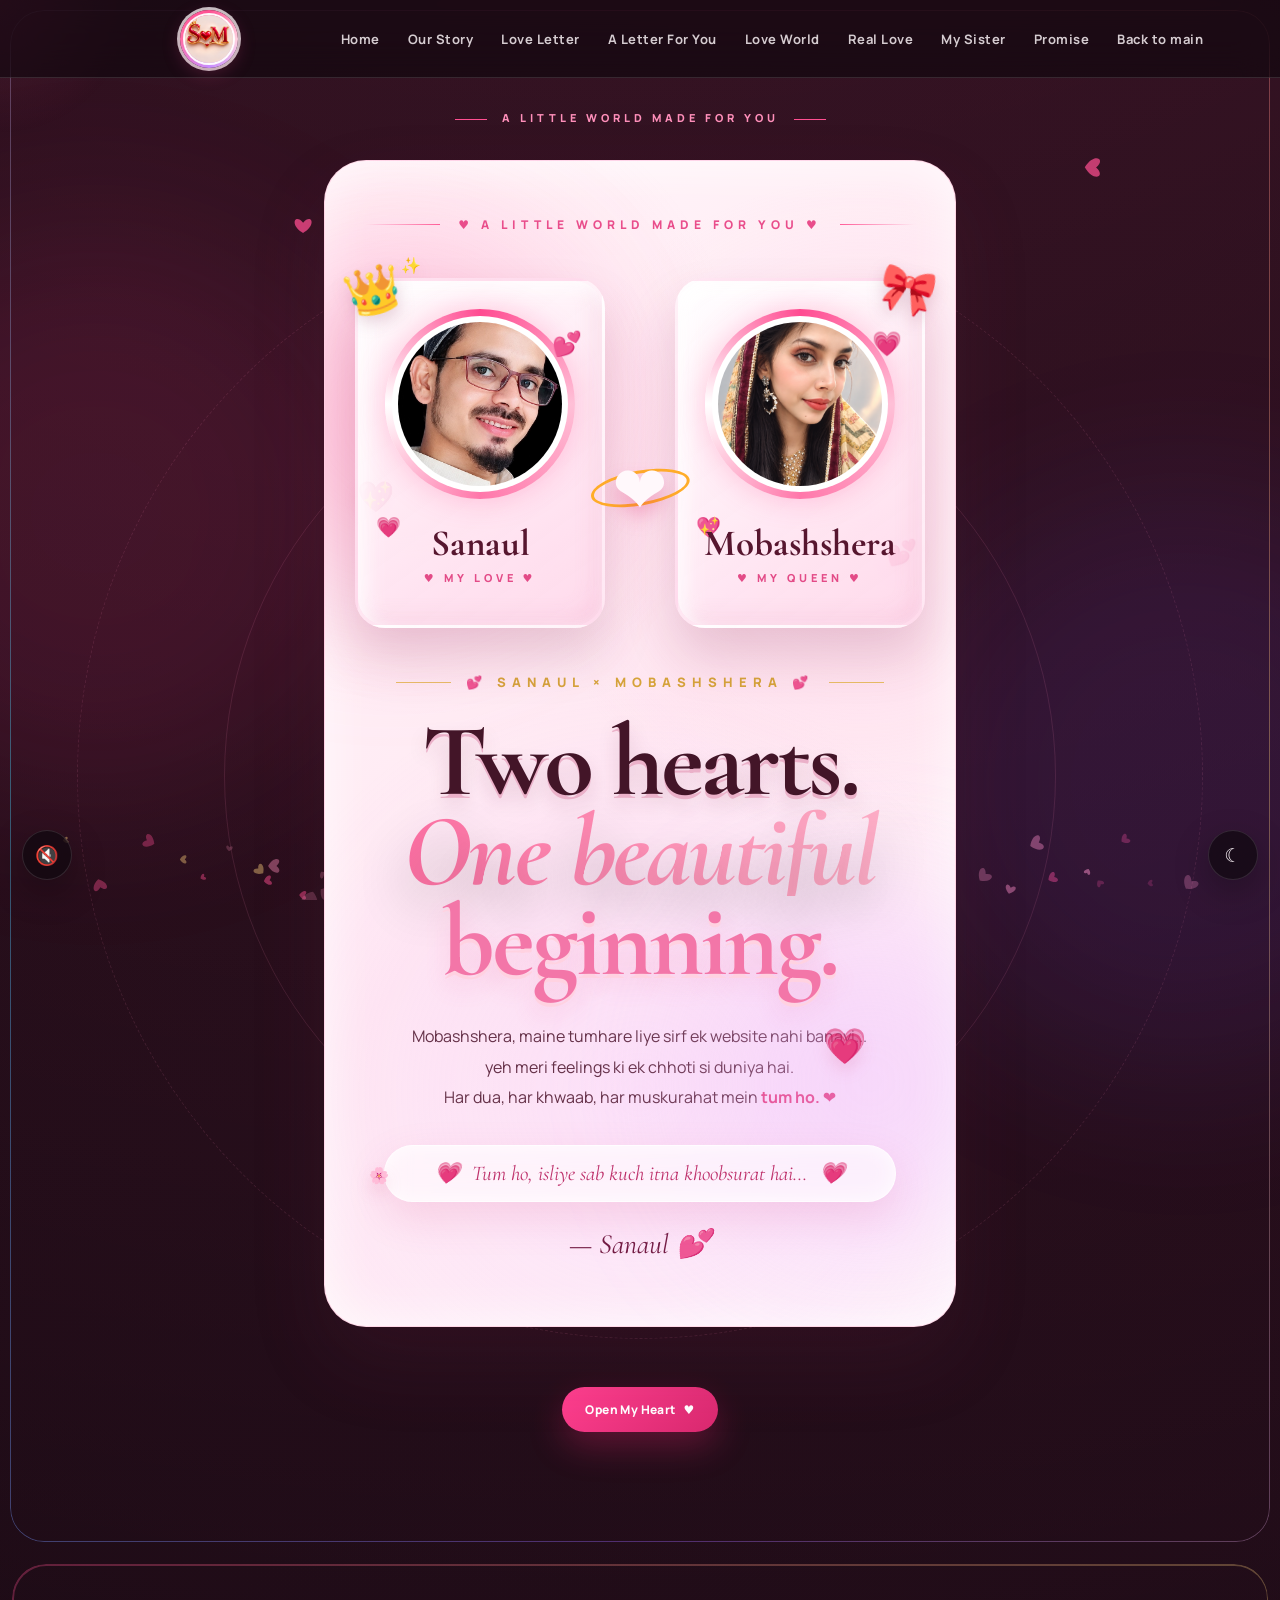
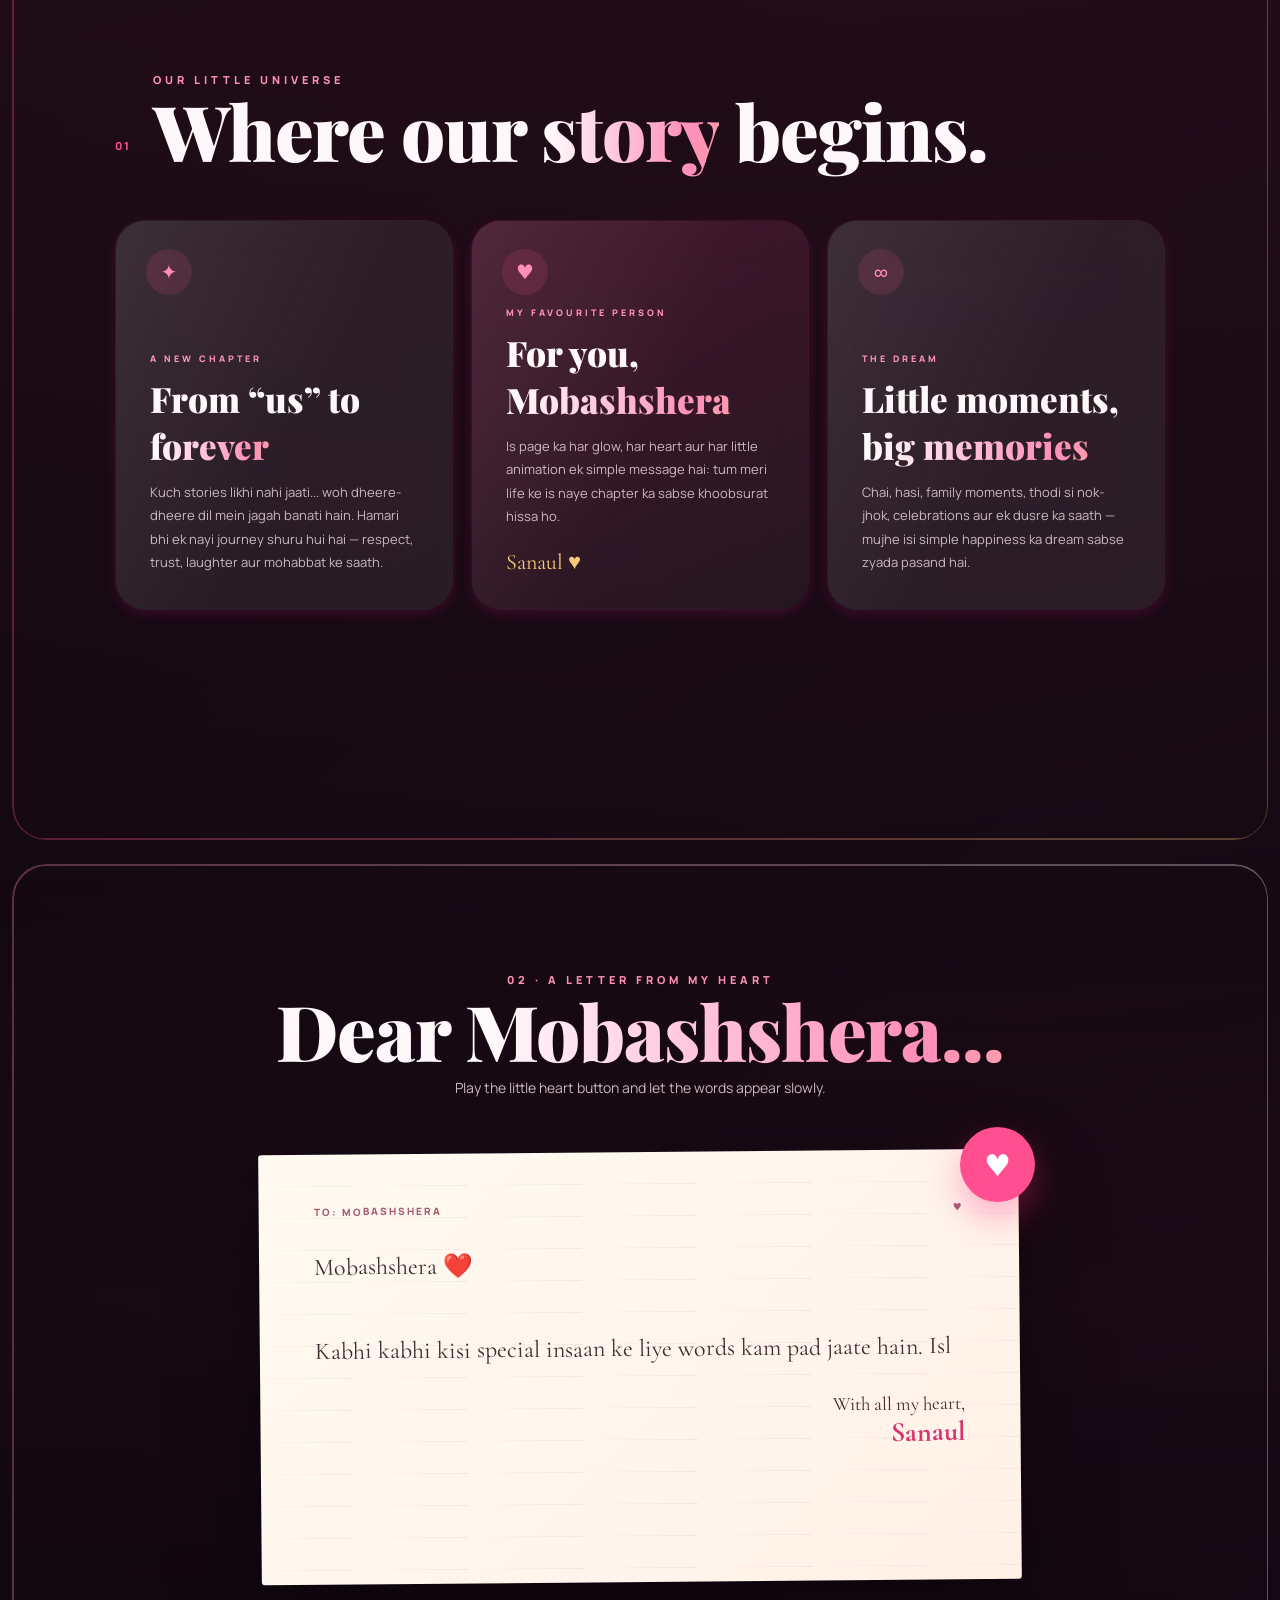
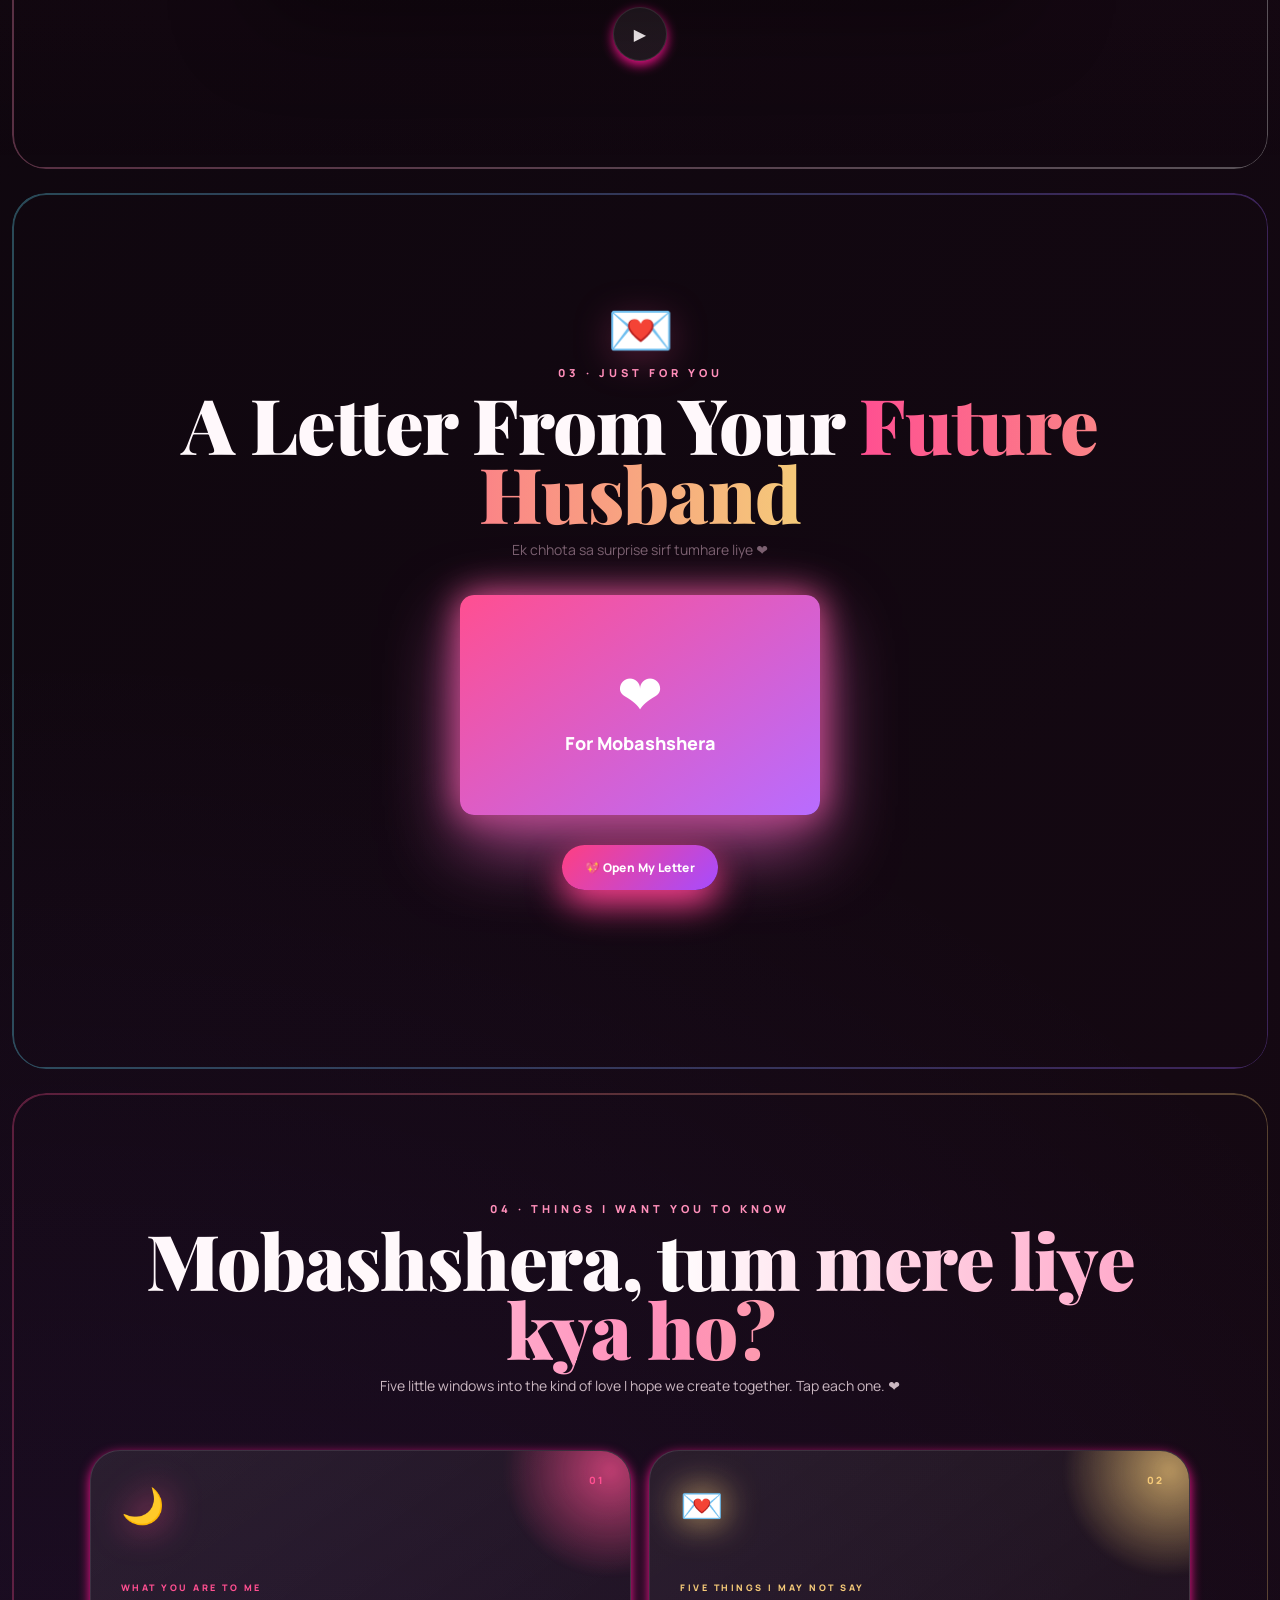
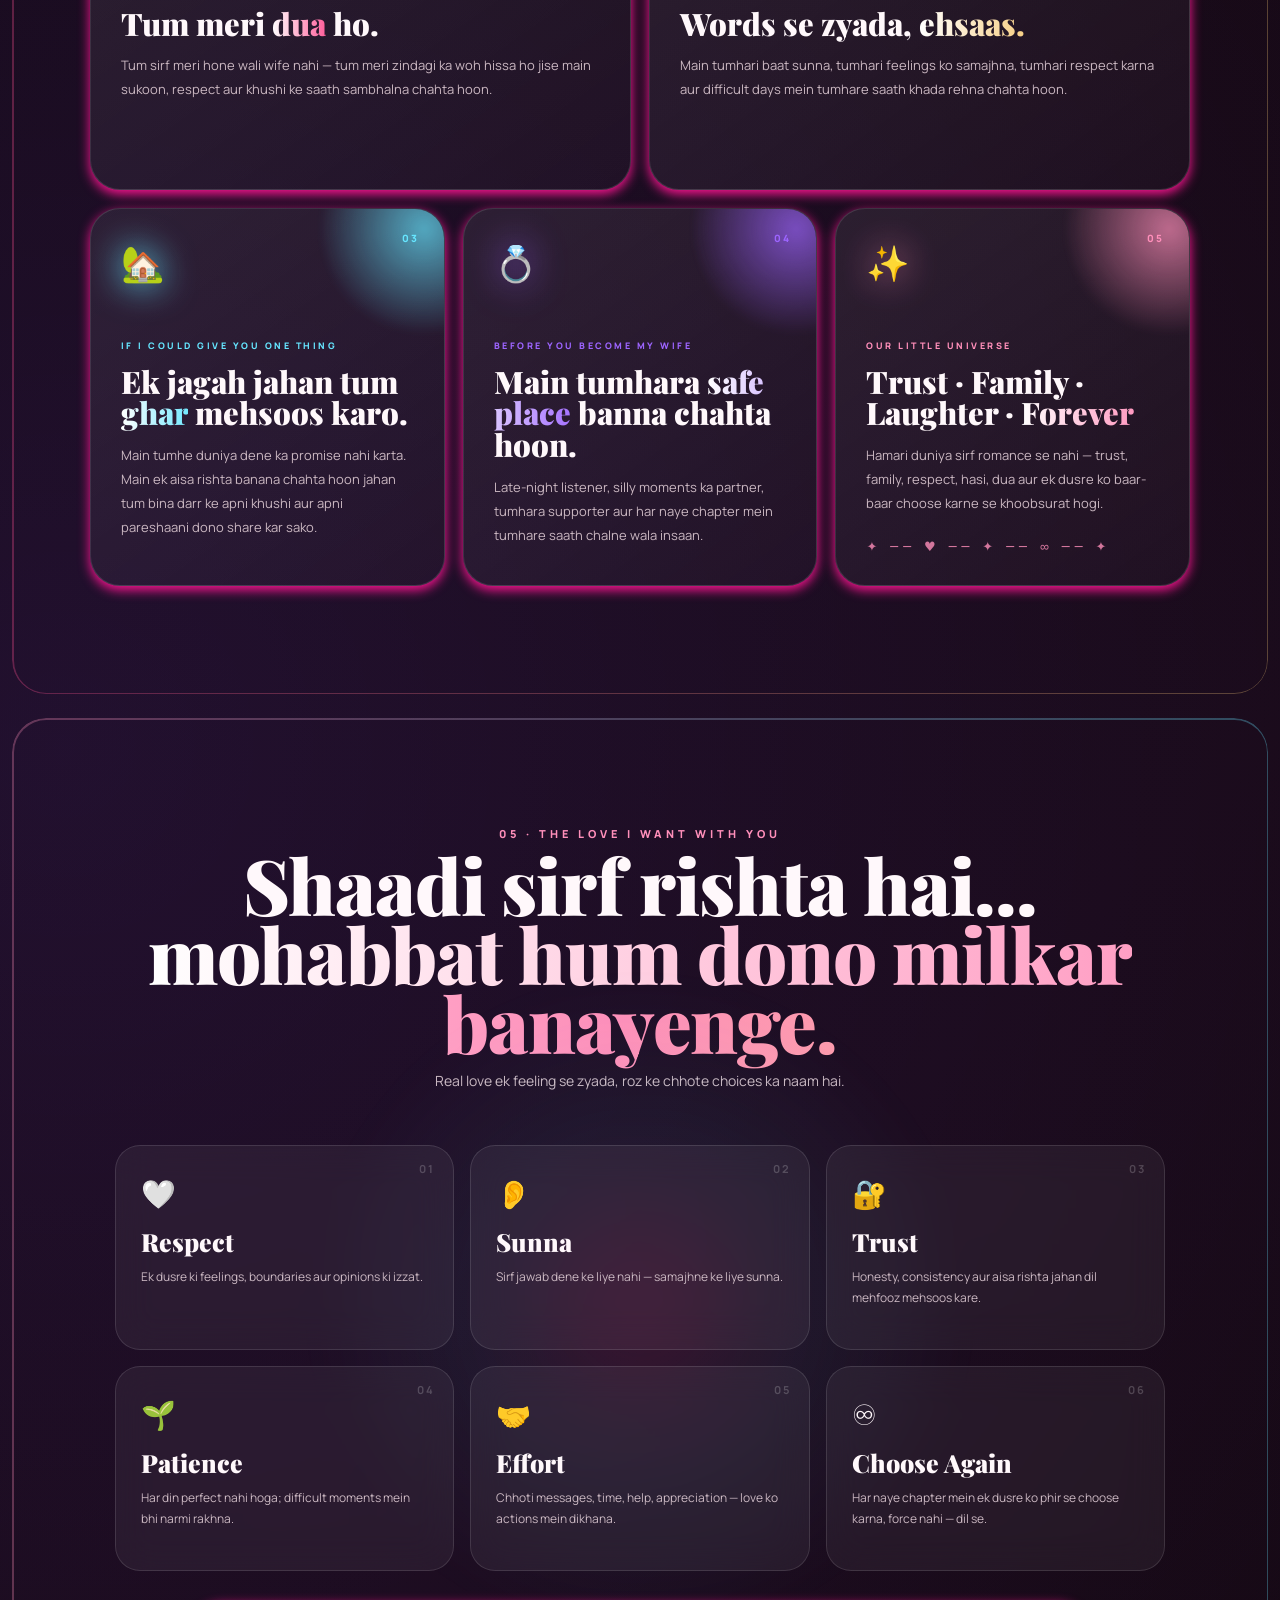
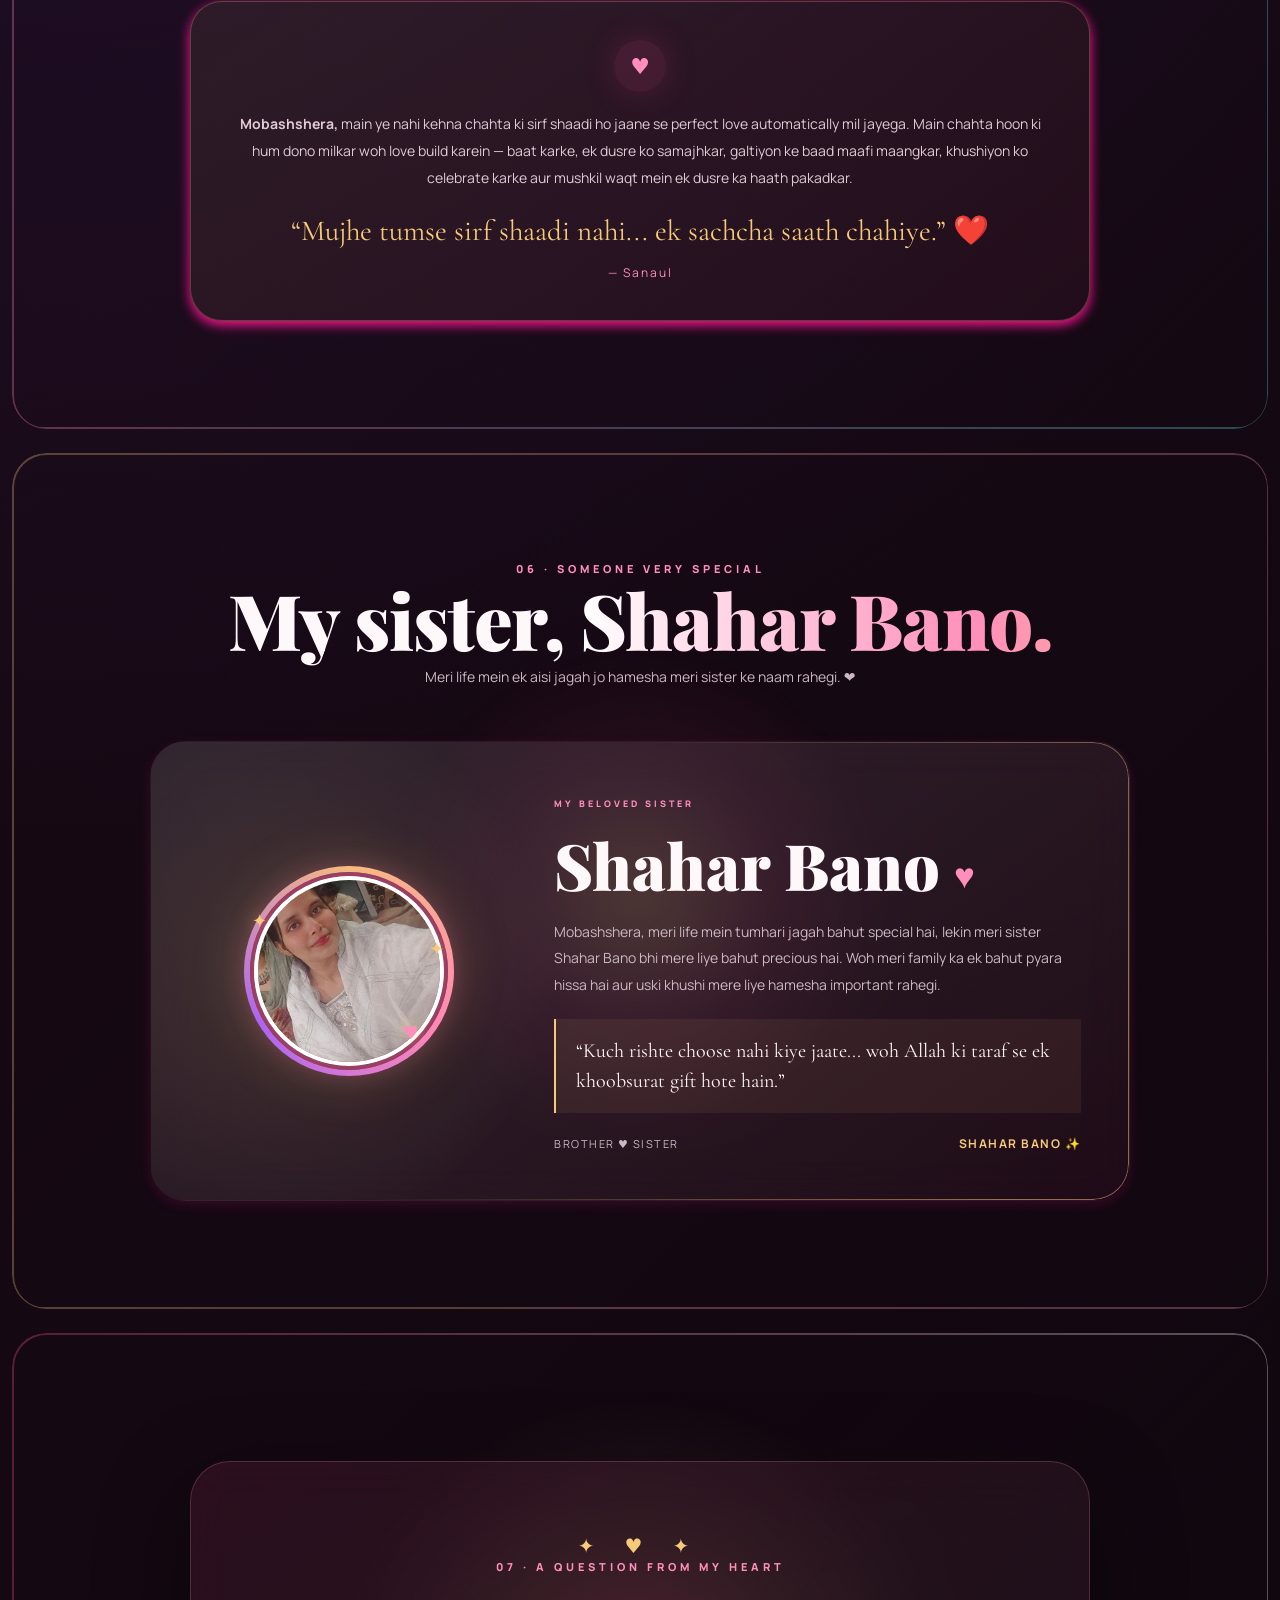
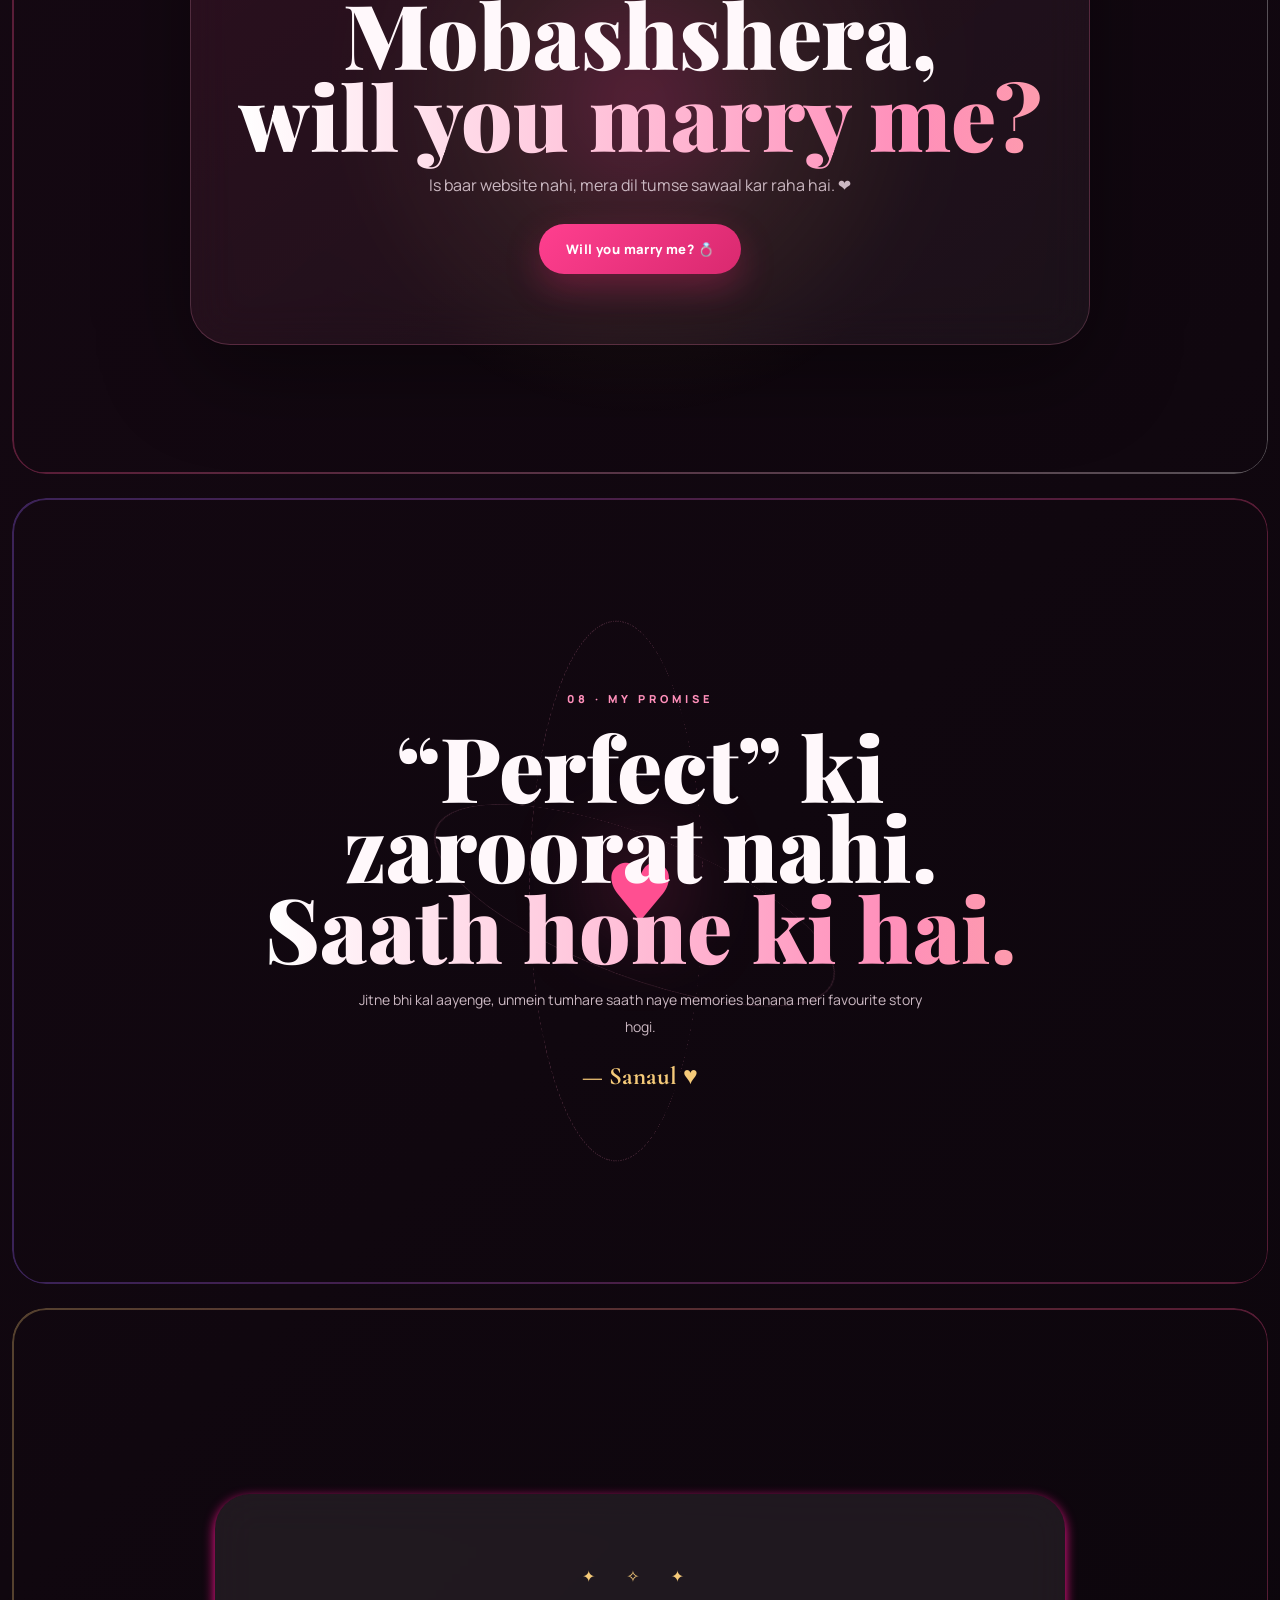
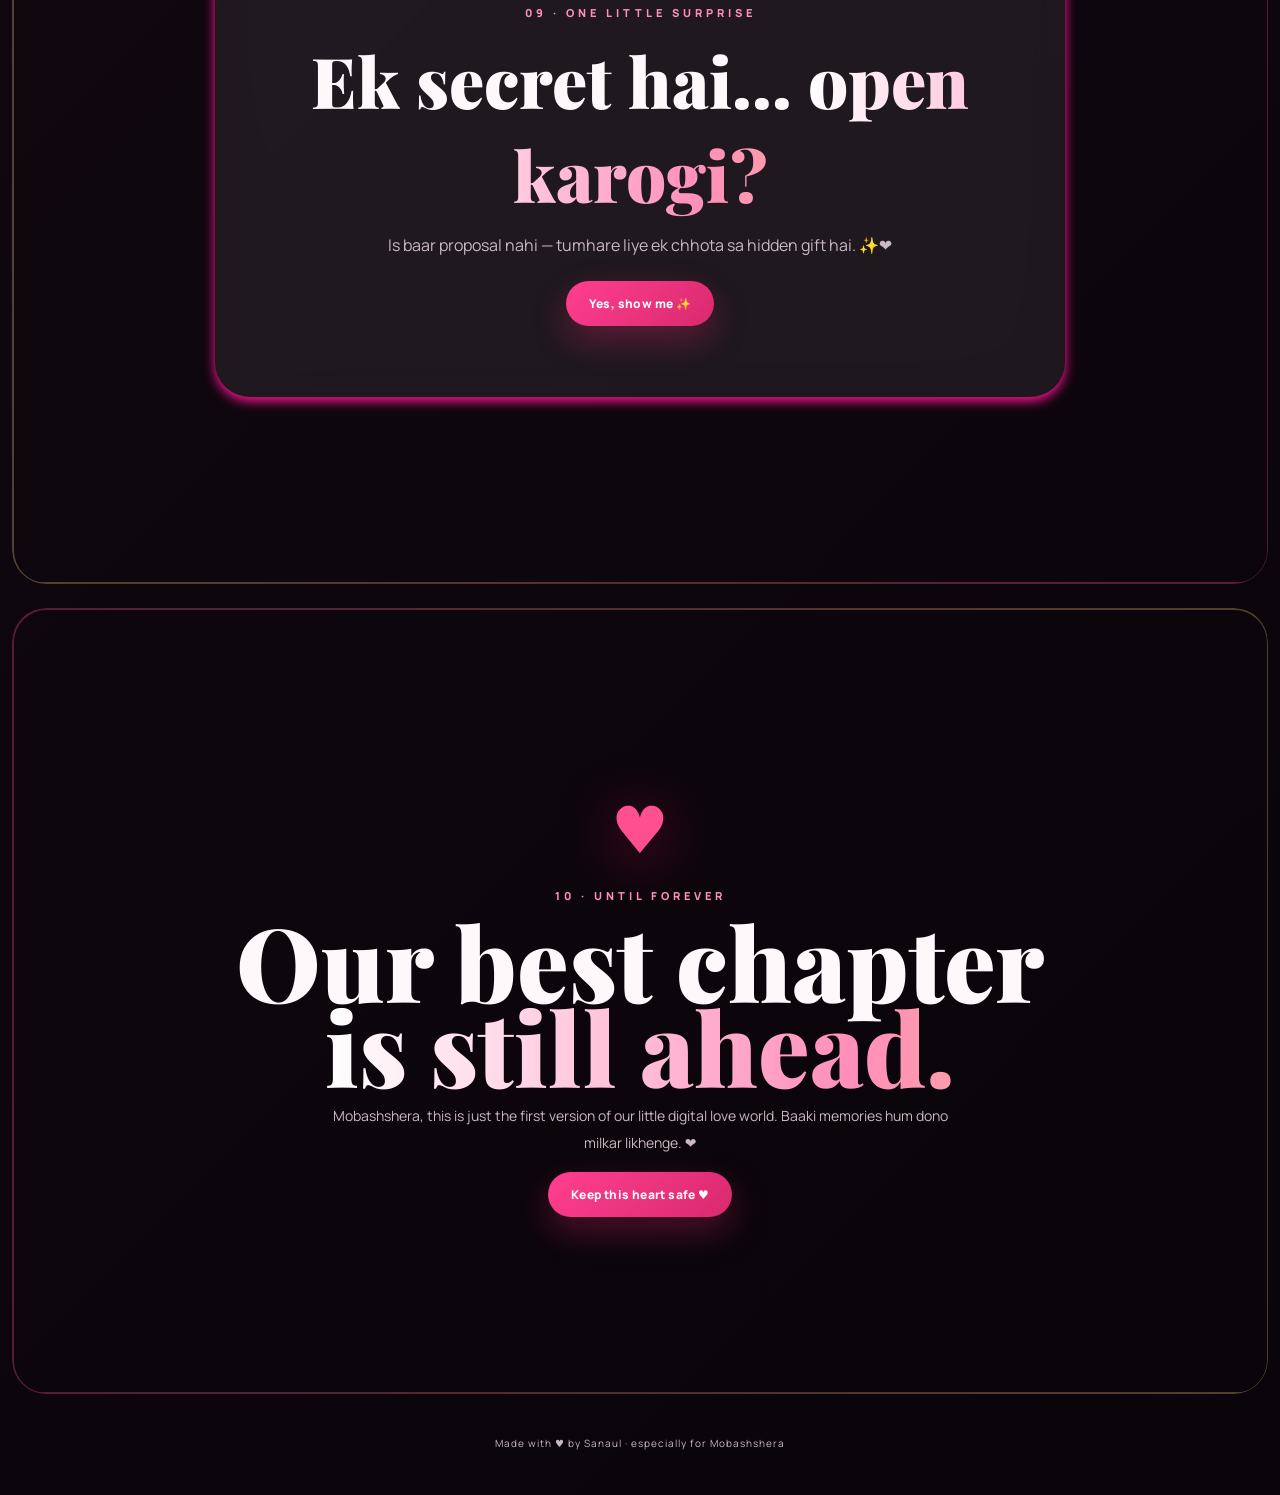
==== commit 876cf6bb: "Remove flying hearts from future letter section Removed flying hearts animation from the future sect" ====
--- a/chatting/sanaul/index.html
+++ b/chatting/sanaul/index.html
@@ -266,11 +266,6 @@
 
     <!-- A LETTER FROM YOUR FUTURE HUSBAND -->
     <section id="future" class="section future-section cinematic-section">
-      <div class="letter-flying-hearts" aria-hidden="true">
-        <span>❤️</span><span>💖</span><span>💕</span><span>💗</span>
-        <span>💞</span><span>❤️</span><span>💓</span><span>💖</span>
-      </div>
-
       <div class="future-letter-container">
         <div class="section-heading centered reveal future-letter-heading">
           <div class="future-letter-icon">💌</div>
--- a/chatting/sanaul/style.css
+++ b/chatting/sanaul/style.css
@@ -1579,4 +1579,106 @@
 .sister-card:hover {
     box-shadow:
         0 6px 18px rgba(255, 20, 147, 0.20) !important;
-}+}
+
+/* =========================================
+   ⚡ SMOOTH SCROLL PERFORMANCE FIX
+   ========================================= */
+
+html {
+    scroll-behavior: smooth;
+    scroll-padding-top: 70px;
+}
+
+body {
+    overflow-x: hidden;
+}
+
+/* Floating background animations ko GPU par rakho */
+.hearts,
+.stars,
+.floating-heart,
+.star {
+    will-change: transform, opacity;
+    pointer-events: none;
+}
+
+/* Heavy 3D sections */
+.pure-love-section,
+.love-3d {
+    will-change: transform;
+}
+
+/* Cards ko unnecessary repaint se bachao */
+.card,
+.story-card,
+.letter-card,
+.family-card,
+.promise-card,
+.final-card,
+.shy-card {
+    transform: translateZ(0);
+    backface-visibility: hidden;
+}
+
+/* Mobile par animation load thoda kam */
+@media (max-width: 600px) {
+    .love-particles {
+        animation-duration: 9s;
+    }
+
+    .love-3d {
+        animation-duration: 6s;
+    }
+}
+
+/* =========================================
+   💍 WILL YOU MARRY ME - MOBILE FIX
+   ========================================= */
+
+@media (max-width: 600px) {
+
+    .pure-love-section {
+        width: 100%;
+        max-width: 100%;
+        min-height: 100svh;
+        padding: 90px 15px 40px;
+        box-sizing: border-box;
+        overflow: hidden;
+    }
+
+    .love-3d {
+        width: 100%;
+        max-width: 100%;
+        padding: 0 10px;
+        box-sizing: border-box;
+        transform: none;
+    }
+
+    .lover-name {
+        width: 100%;
+        max-width: 100%;
+        font-size: clamp(42px, 14vw, 75px);
+        line-height: 1.05;
+        letter-spacing: 1px;
+        overflow-wrap: anywhere;
+        word-break: normal;
+    }
+
+    .love-text {
+        width: 100%;
+        max-width: 100%;
+        font-size: clamp(28px, 9vw, 50px);
+        line-height: 1.15;
+        letter-spacing: 1px;
+        white-space: normal;
+        overflow-wrap: anywhere;
+    }
+
+    .love-particles {
+        width: 100%;
+        max-width: 100%;
+        overflow: hidden;
+        font-size: 18px;
+    }
+}
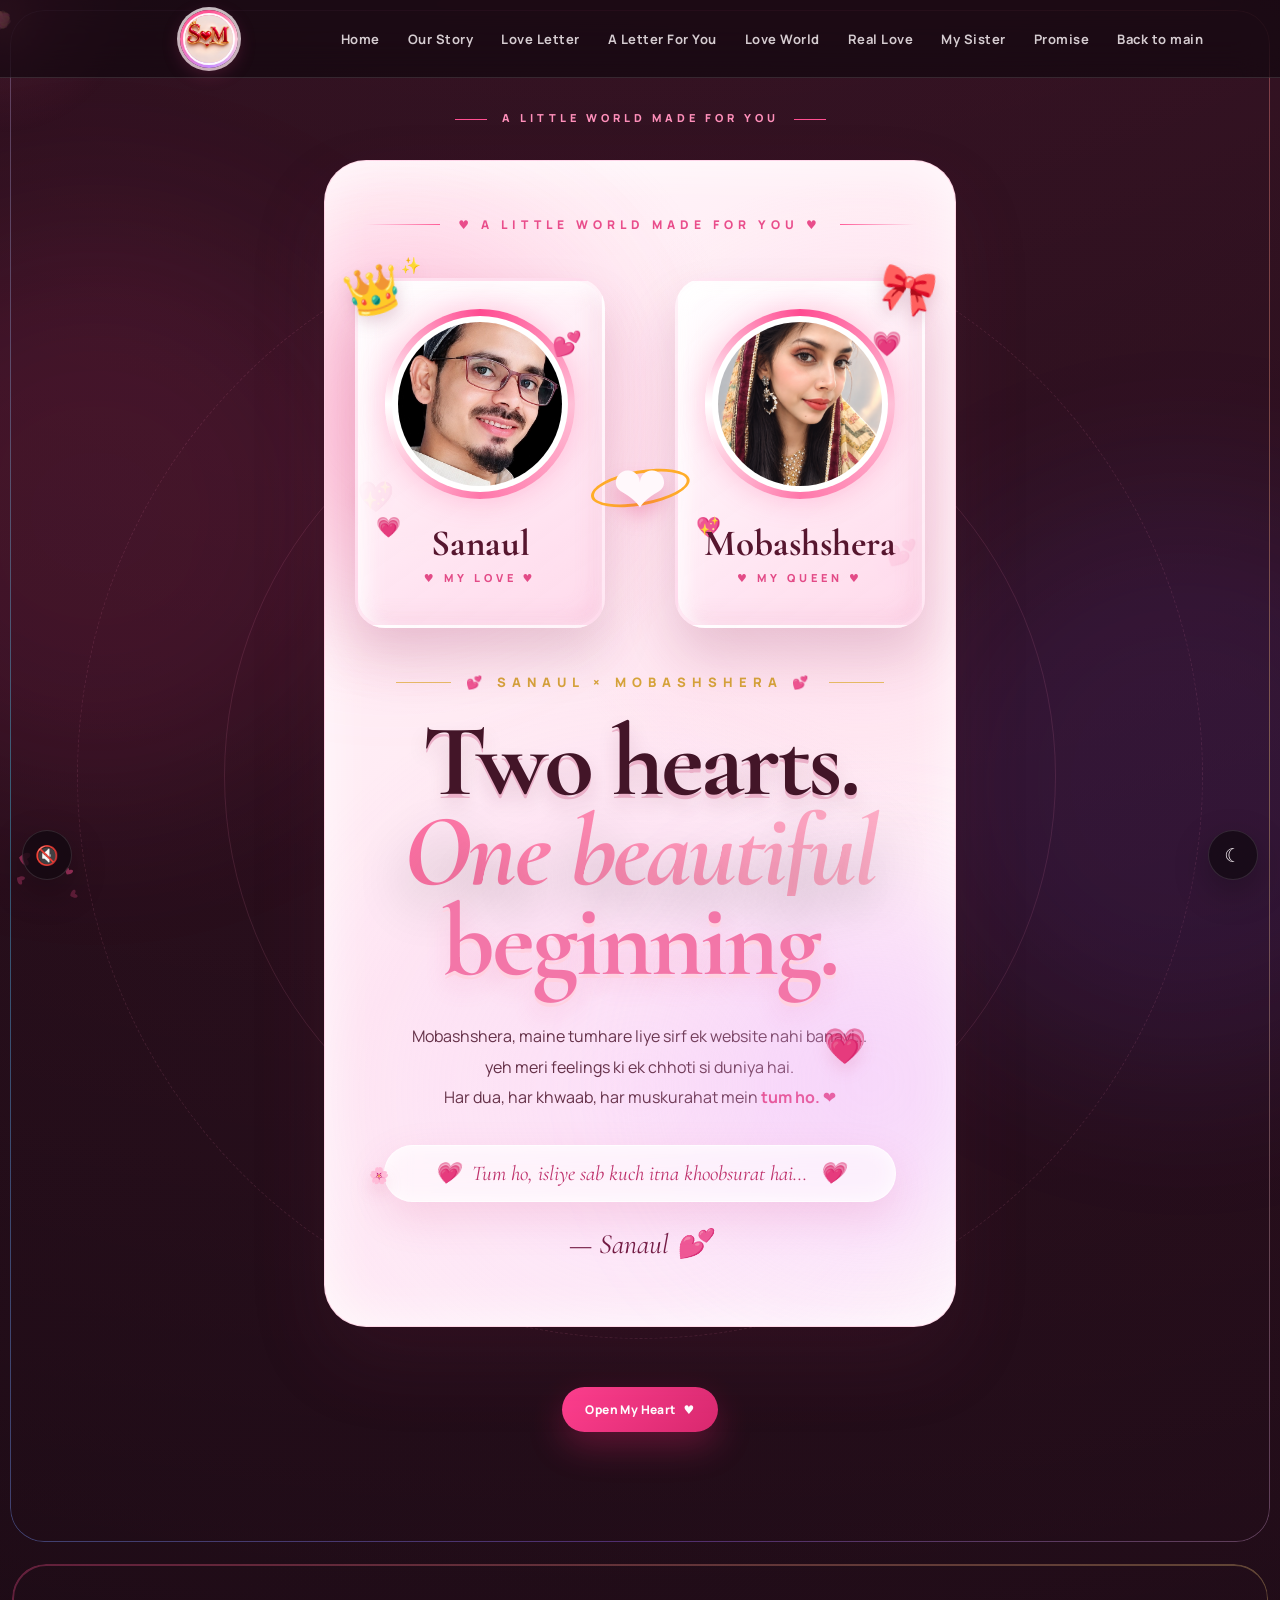
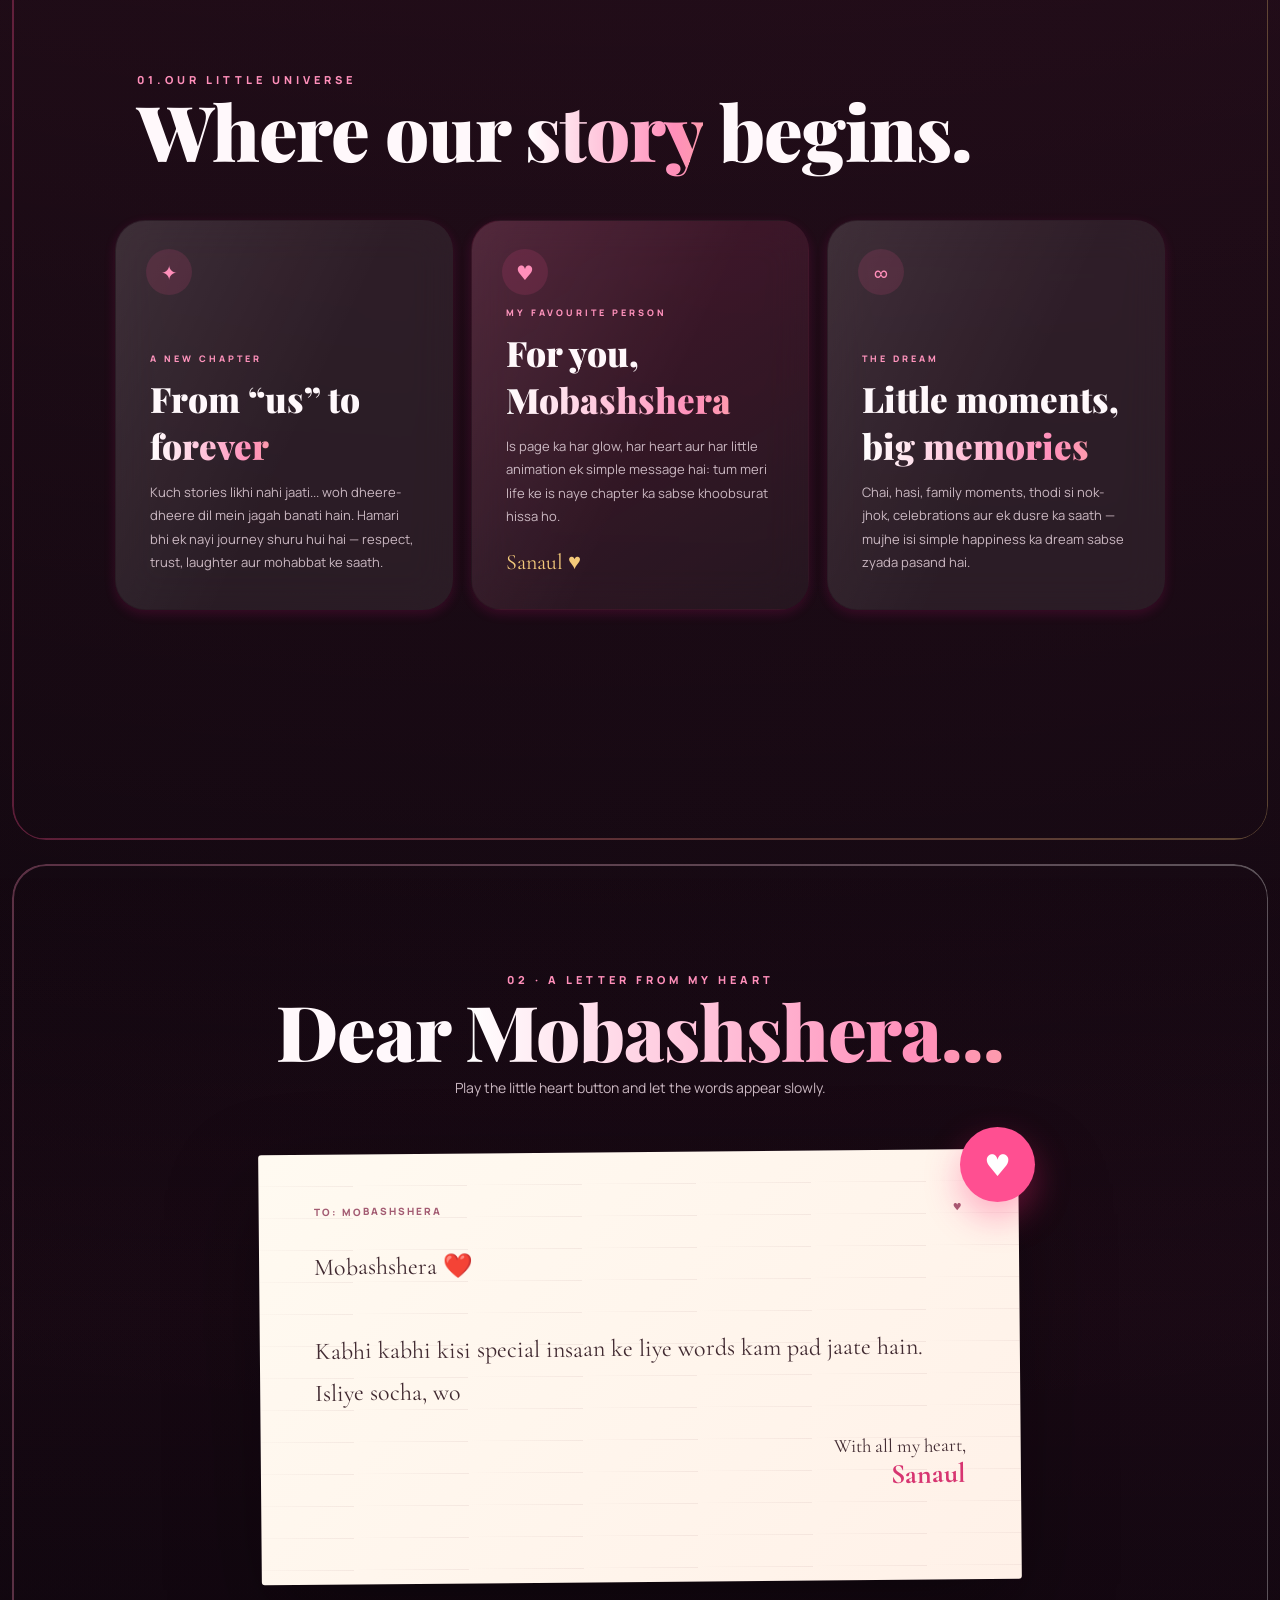
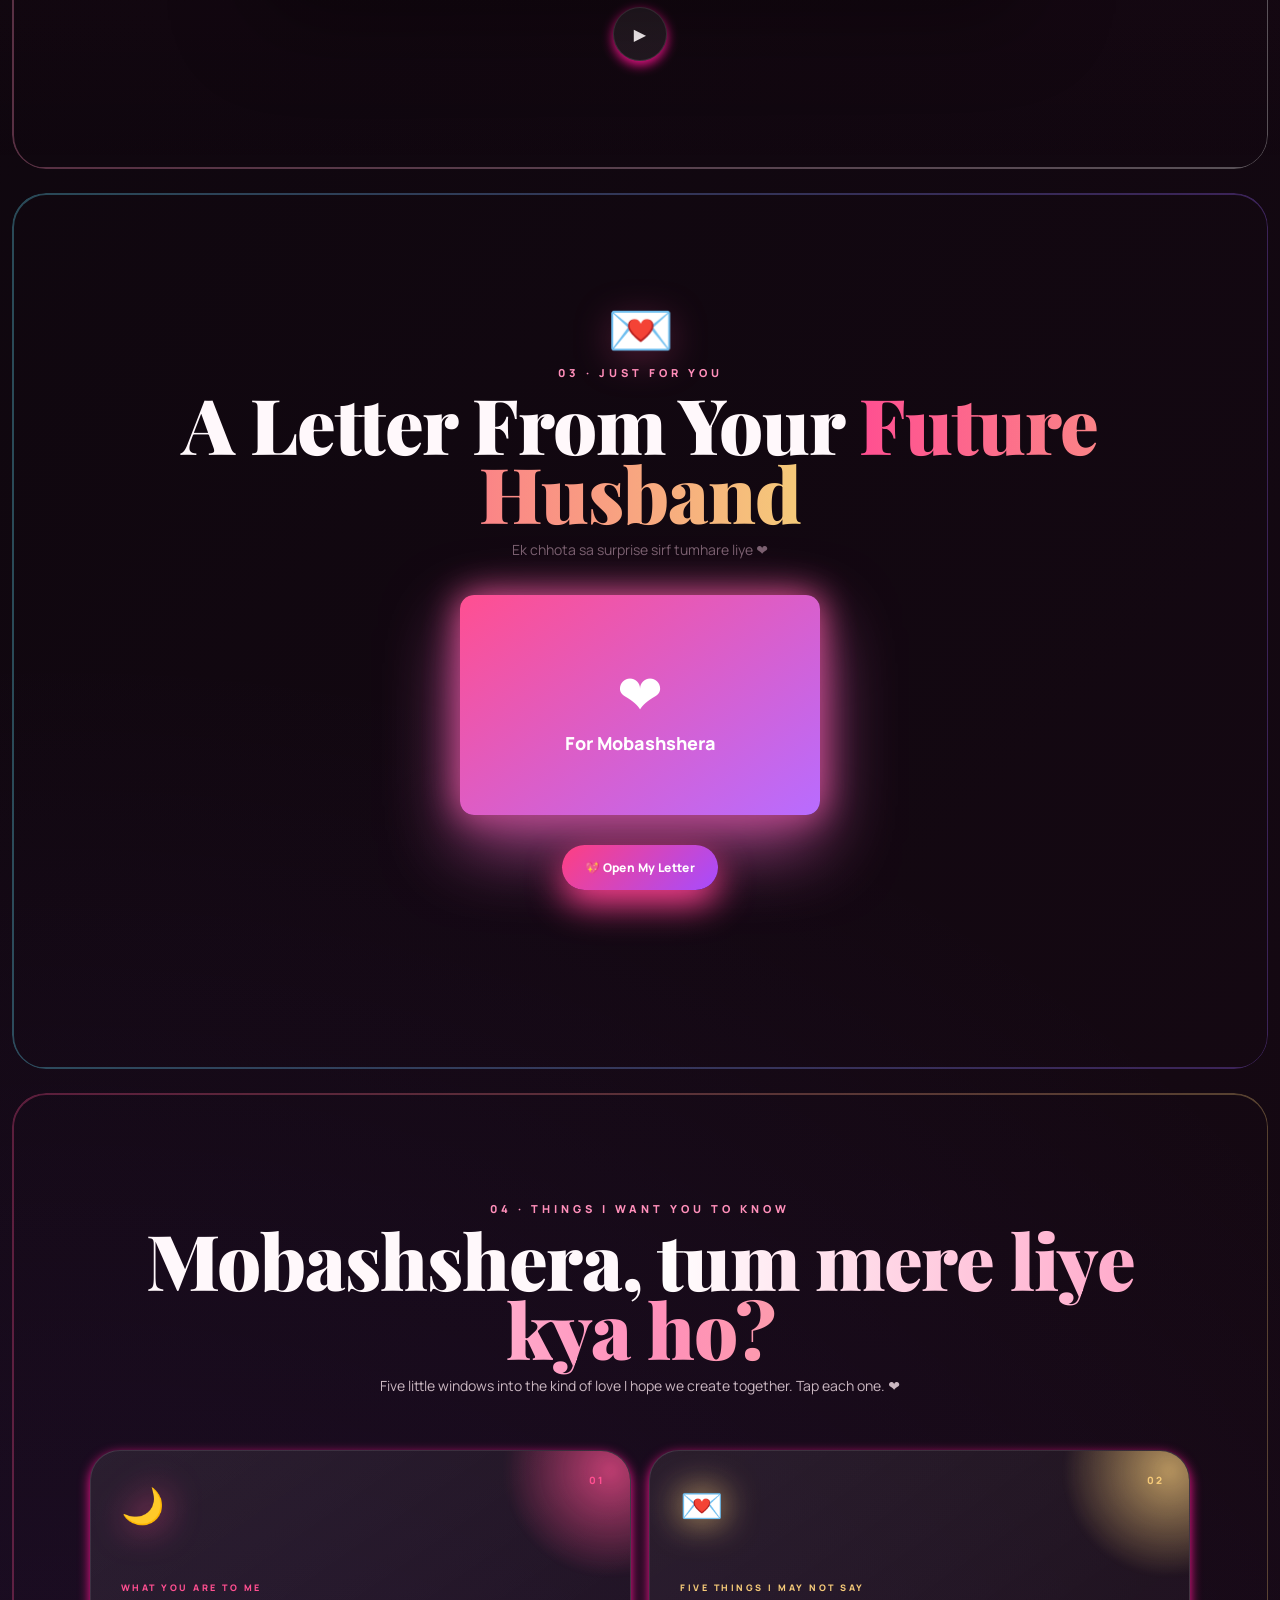
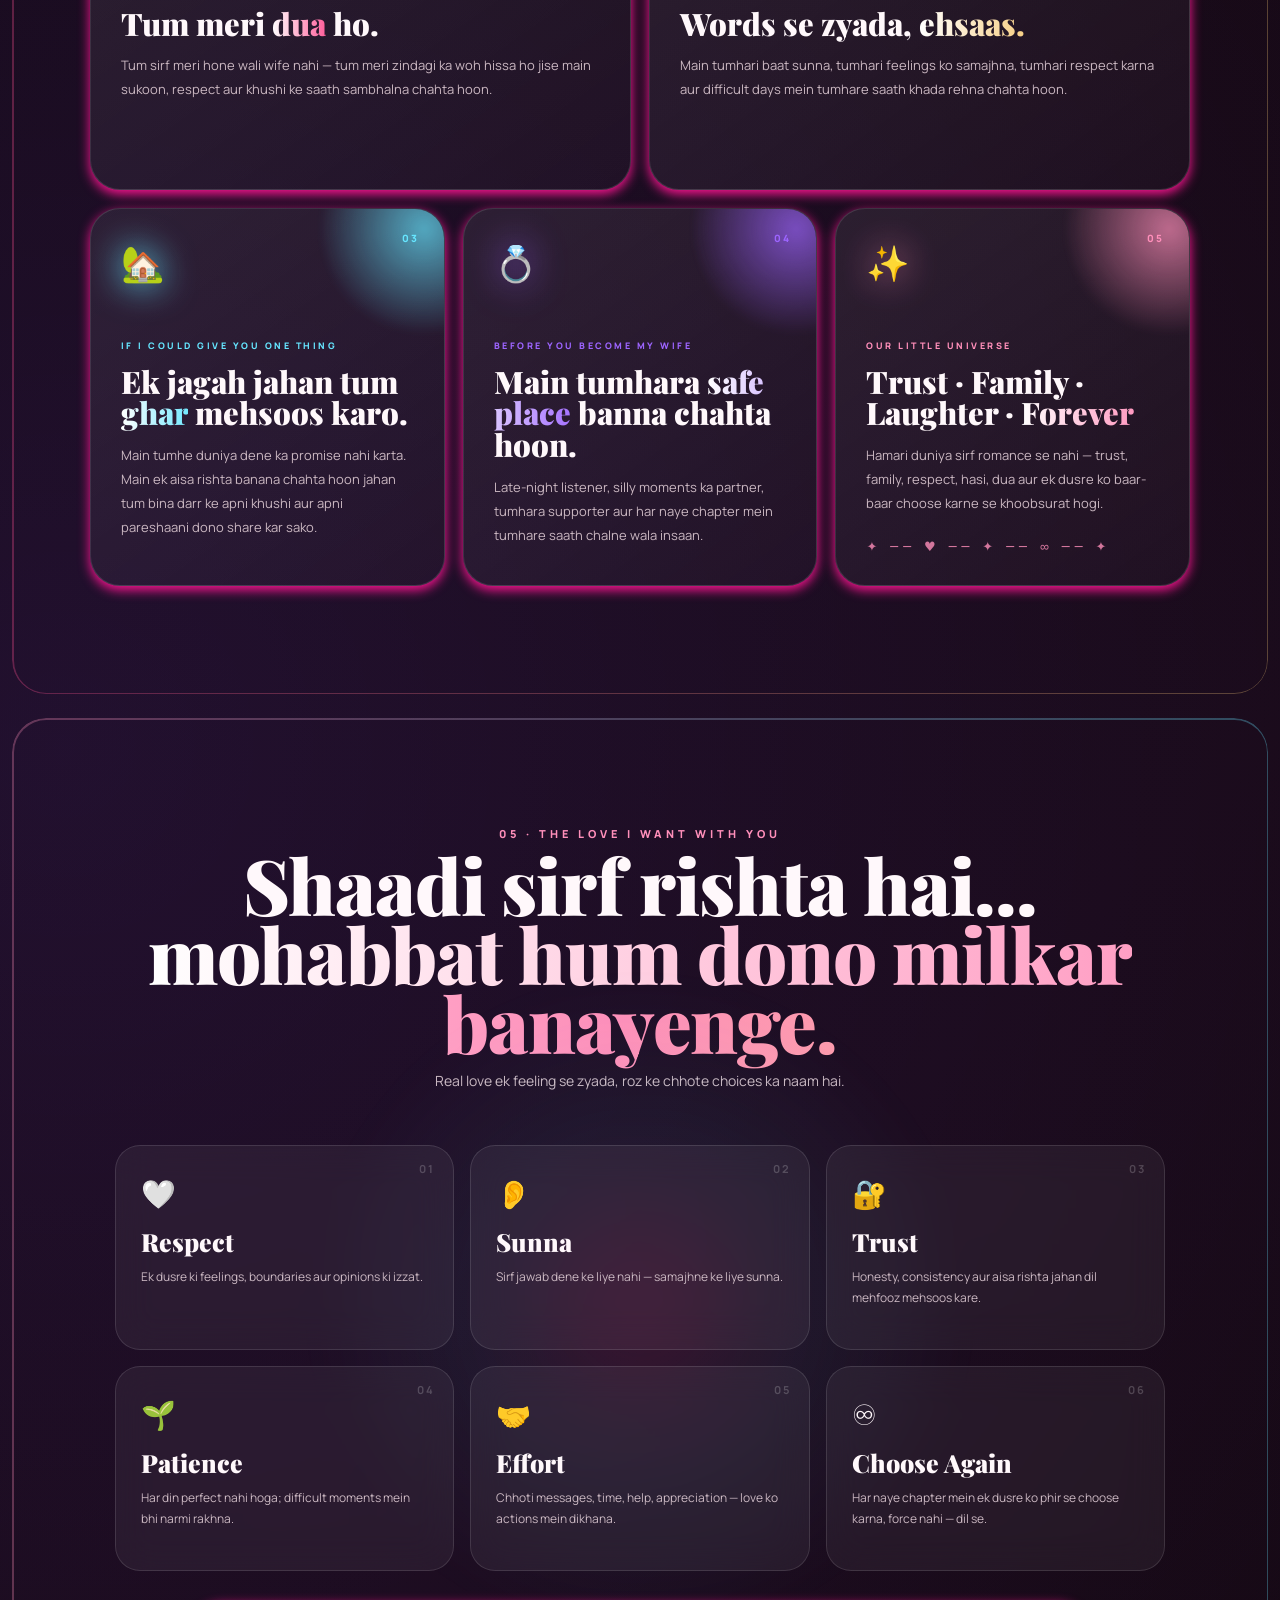
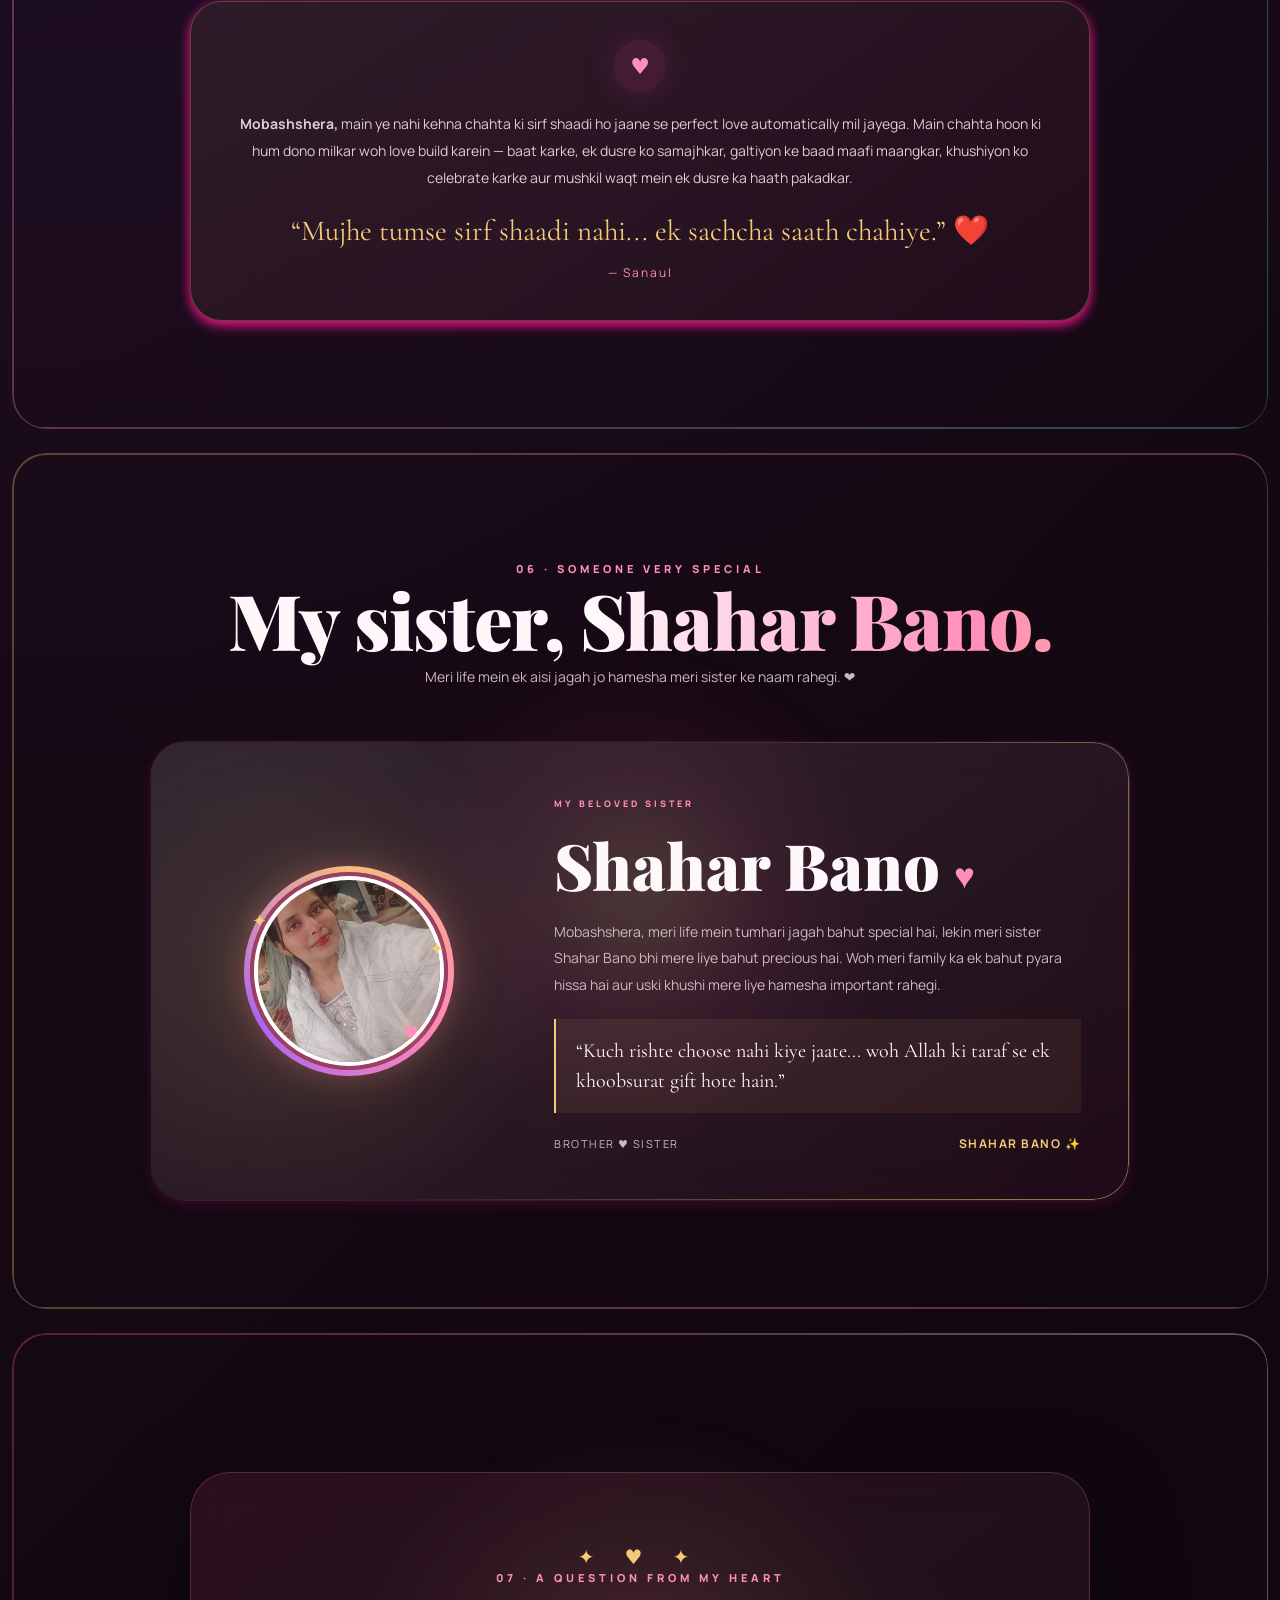
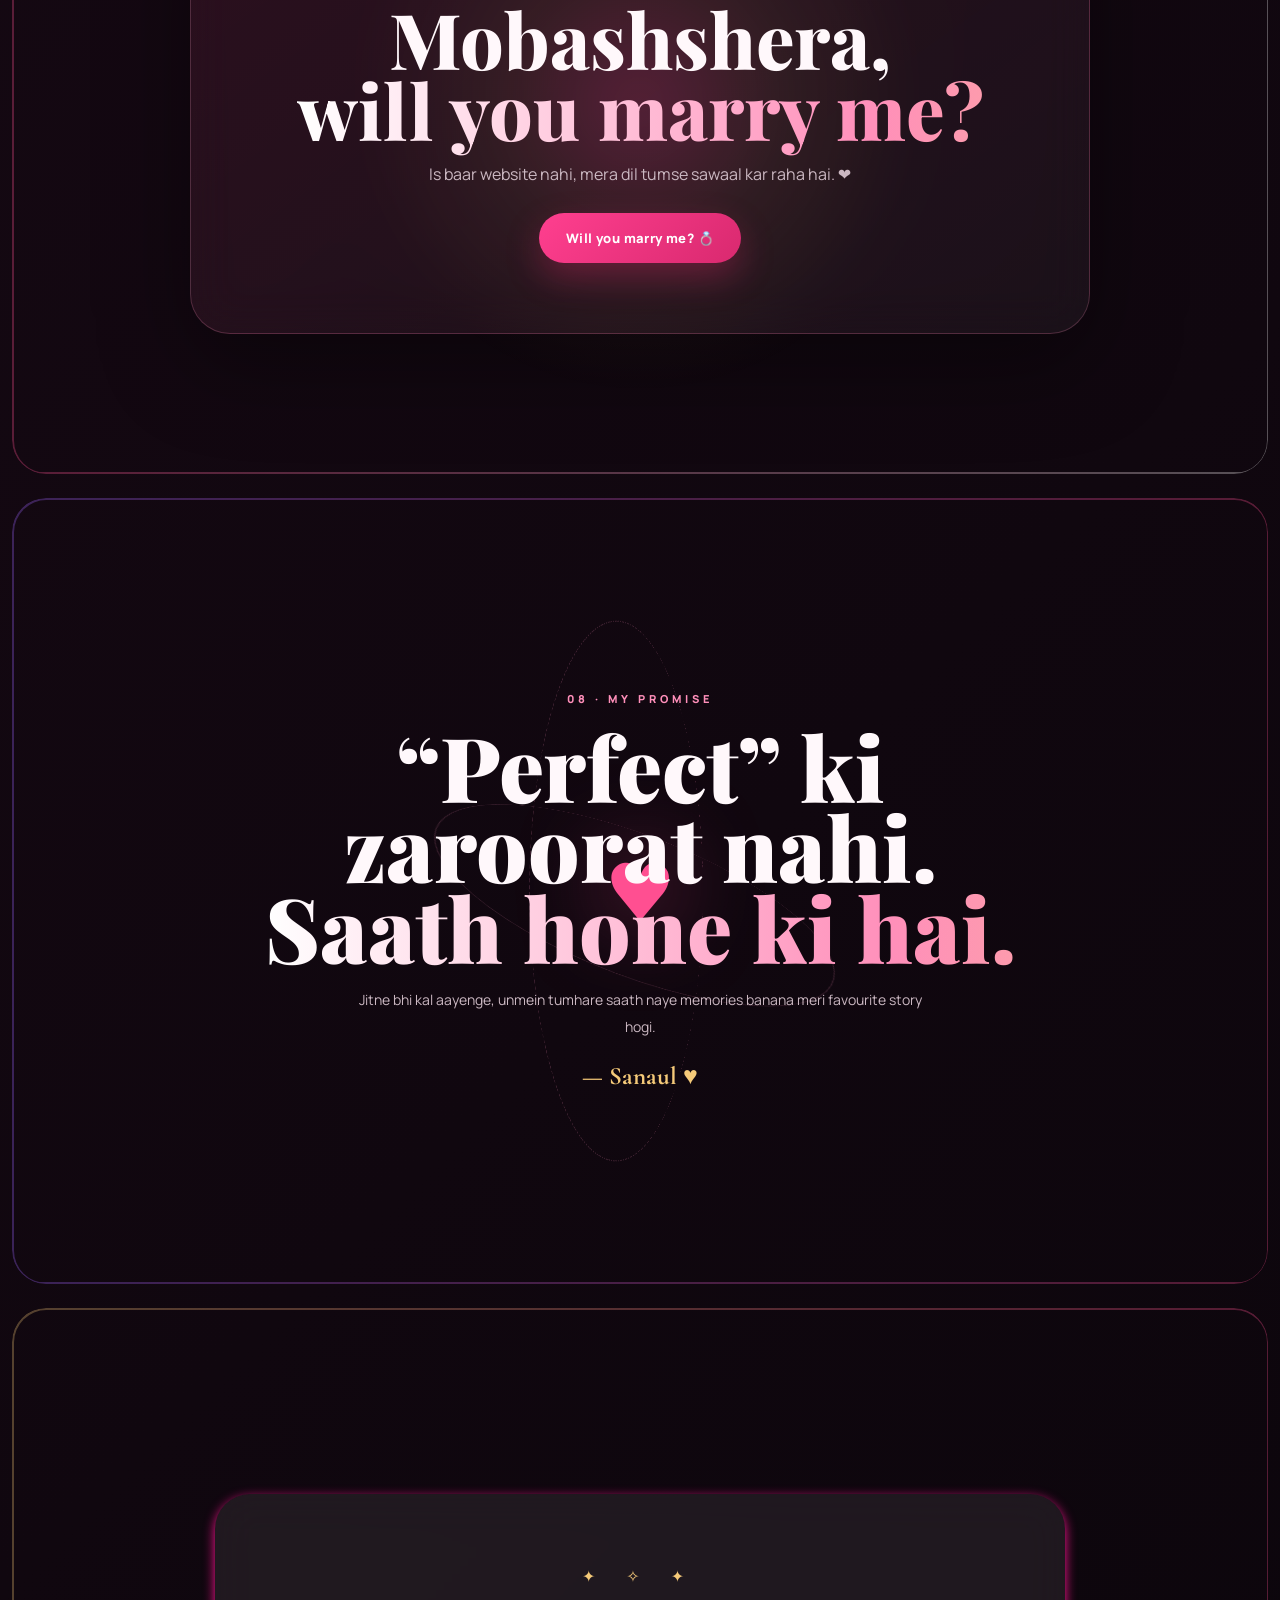
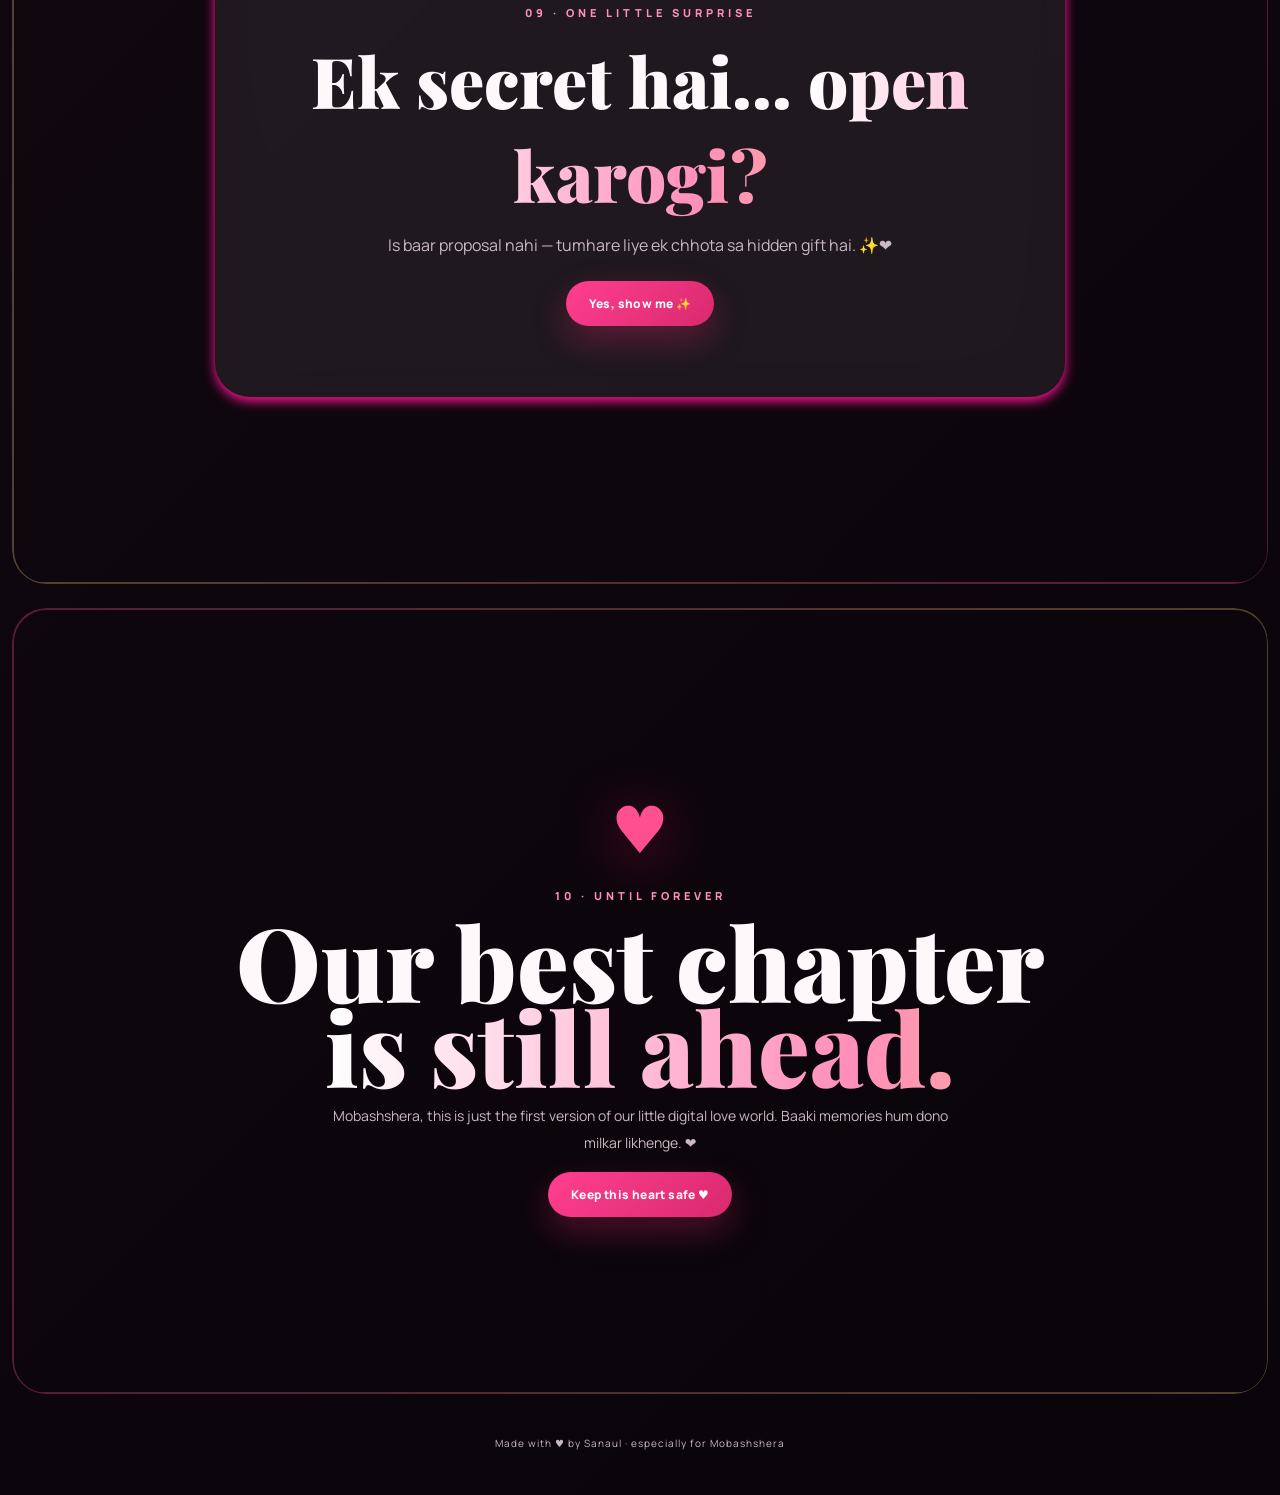
==== commit a759a823: "Update index.html" ====
--- a/chatting/sanaul/index.html
+++ b/chatting/sanaul/index.html
@@ -4,7 +4,7 @@
   <meta charset="UTF-8">
   <meta name="viewport" content="width=device-width, initial-scale=1.0">
   <meta name="theme-color" content="#130914">
-  <title>Sanaul ❤️ Mobashshera | Our Forever</title>
+  <title>Sanaul❤️Mobashshera | Our Forever</title>
   <link rel="preconnect" href="https://fonts.googleapis.com">
   <link rel="preconnect" href="https://fonts.gstatic.com" crossorigin>
   <link href="https://fonts.googleapis.com/css2?family=Cormorant+Garamond:wght@500;600;700&family=Manrope:wght@400;500;600;700;800&family=Playfair+Display:wght@600;700;800;900&display=swap" rel="stylesheet">
@@ -203,9 +203,9 @@
     <!-- STORY -->
     <section id="story" class="section story-section">
       <div class="section-heading reveal">
-        <div class="section-number">01</div>
+        <div class="section-number"></div>
         <div>
-          <p class="eyebrow">OUR LITTLE UNIVERSE</p>
+          <p class="eyebrow">01.OUR LITTLE UNIVERSE</p>
           <h2>Where our <em>story</em> begins.</h2>
         </div>
       </div>
--- a/chatting/sanaul/style.css
+++ b/chatting/sanaul/style.css
@@ -125,9 +125,9 @@
 .scene-copy{position:absolute;left:28px;right:28px;bottom:25px;z-index:2;padding:18px;border-radius:20px;background:rgba(8,5,10,.38);backdrop-filter:blur(12px);border:1px solid rgba(255,255,255,.13)}
 .scene-copy span{font-size:9px;letter-spacing:3px;font-weight:800;color:#ffd1e2}.scene-copy h3{font-family:"Playfair Display","Cormorant Garamond",serif;font-size:30px;margin:5px 0}.scene-copy p{font-size:12px;color:#e5d3dc;line-height:1.55}
 
-.proposal-section{display:grid;place-items:center;text-align:center;min-height:85vh;overflow:hidden}.proposal-glow{position:absolute;width:650px;height:650px;border-radius:50%;background:radial-gradient(circle,rgba(255,79,145,.24),rgba(245,202,121,.07),transparent 68%);animation:proposalPulse 5s ease-in-out infinite}
+.proposal-section{display:grid;place-items:center;text-align:center;min-height:85vh;overflow:hidden}.proposal-glow{position:absolute;width:550px;height:650px;border-radius:50%;background:radial-gradient(circle,rgba(255,79,145,.24),rgba(245,202,121,.07),transparent 68%);animation:proposalPulse 5s ease-in-out infinite}
 .proposal-card{position:relative;z-index:2;width:min(900px,100%);padding:70px 35px;border-radius:40px;border:1px solid rgba(255,143,186,.22);background:linear-gradient(145deg,rgba(255,79,145,.10),rgba(255,255,255,.045));backdrop-filter:blur(22px);box-shadow:var(--shadow)}.proposal-crown{font-size:20px;color:var(--gold);letter-spacing:13px}
-.proposal-card h2{font-family:"Playfair Display","Cormorant Garamond",serif;font-weight:900;font-size:clamp(54px,7vw,92px);line-height:.92;margin:18px 0}.proposal-card>p:not(.eyebrow){color:var(--muted);margin-bottom:28px}.proposal-btn{font-size:13px;padding:16px 27px}
+.proposal-card h2{font-family:"Playfair Display","Cormorant Garamond",serif;font-weight:800;font-size:clamp(50px,6vw,85px);line-height:.92;margin:18px 0}.proposal-card>p:not(.eyebrow){color:var(--muted);margin-bottom:28px}.proposal-btn{font-size:13px;padding:16px 27px}
 
 .proposal-modal{position:fixed;inset:0;z-index:200;display:none;place-items:center;overflow:hidden;background:radial-gradient(circle at center,rgba(255,49,128,.24),transparent 38%),linear-gradient(135deg,#050308,#210817 55%,#09050c)}.proposal-modal.open{display:grid;animation:fadeIn .5s ease}
 .proposal-close{position:absolute;right:26px;top:18px;background:none;border:0;color:#fff;font-size:42px;cursor:pointer;z-index:5}
@@ -1580,105 +1580,3 @@
     box-shadow:
         0 6px 18px rgba(255, 20, 147, 0.20) !important;
 }
-
-/* =========================================
-   ⚡ SMOOTH SCROLL PERFORMANCE FIX
-   ========================================= */
-
-html {
-    scroll-behavior: smooth;
-    scroll-padding-top: 70px;
-}
-
-body {
-    overflow-x: hidden;
-}
-
-/* Floating background animations ko GPU par rakho */
-.hearts,
-.stars,
-.floating-heart,
-.star {
-    will-change: transform, opacity;
-    pointer-events: none;
-}
-
-/* Heavy 3D sections */
-.pure-love-section,
-.love-3d {
-    will-change: transform;
-}
-
-/* Cards ko unnecessary repaint se bachao */
-.card,
-.story-card,
-.letter-card,
-.family-card,
-.promise-card,
-.final-card,
-.shy-card {
-    transform: translateZ(0);
-    backface-visibility: hidden;
-}
-
-/* Mobile par animation load thoda kam */
-@media (max-width: 600px) {
-    .love-particles {
-        animation-duration: 9s;
-    }
-
-    .love-3d {
-        animation-duration: 6s;
-    }
-}
-
-/* =========================================
-   💍 WILL YOU MARRY ME - MOBILE FIX
-   ========================================= */
-
-@media (max-width: 600px) {
-
-    .pure-love-section {
-        width: 100%;
-        max-width: 100%;
-        min-height: 100svh;
-        padding: 90px 15px 40px;
-        box-sizing: border-box;
-        overflow: hidden;
-    }
-
-    .love-3d {
-        width: 100%;
-        max-width: 100%;
-        padding: 0 10px;
-        box-sizing: border-box;
-        transform: none;
-    }
-
-    .lover-name {
-        width: 100%;
-        max-width: 100%;
-        font-size: clamp(42px, 14vw, 75px);
-        line-height: 1.05;
-        letter-spacing: 1px;
-        overflow-wrap: anywhere;
-        word-break: normal;
-    }
-
-    .love-text {
-        width: 100%;
-        max-width: 100%;
-        font-size: clamp(28px, 9vw, 50px);
-        line-height: 1.15;
-        letter-spacing: 1px;
-        white-space: normal;
-        overflow-wrap: anywhere;
-    }
-
-    .love-particles {
-        width: 100%;
-        max-width: 100%;
-        overflow: hidden;
-        font-size: 18px;
-    }
-}
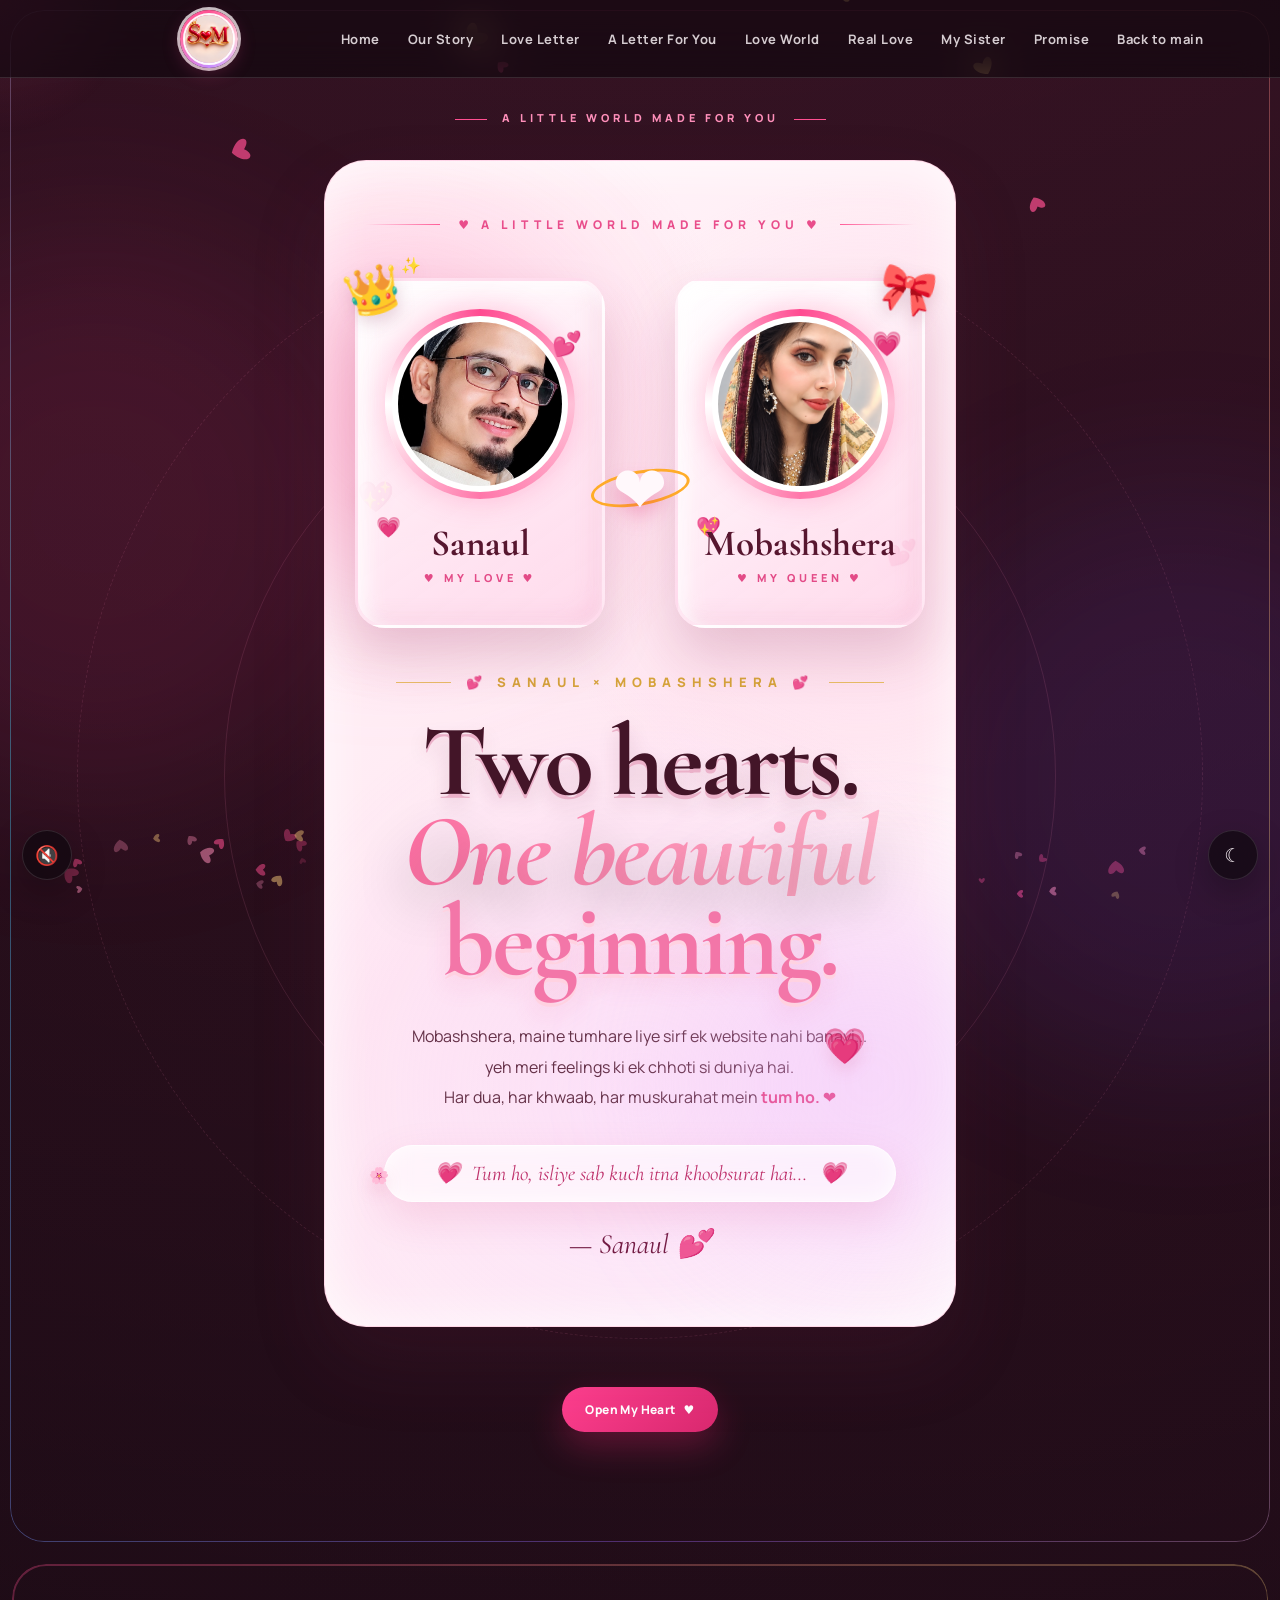
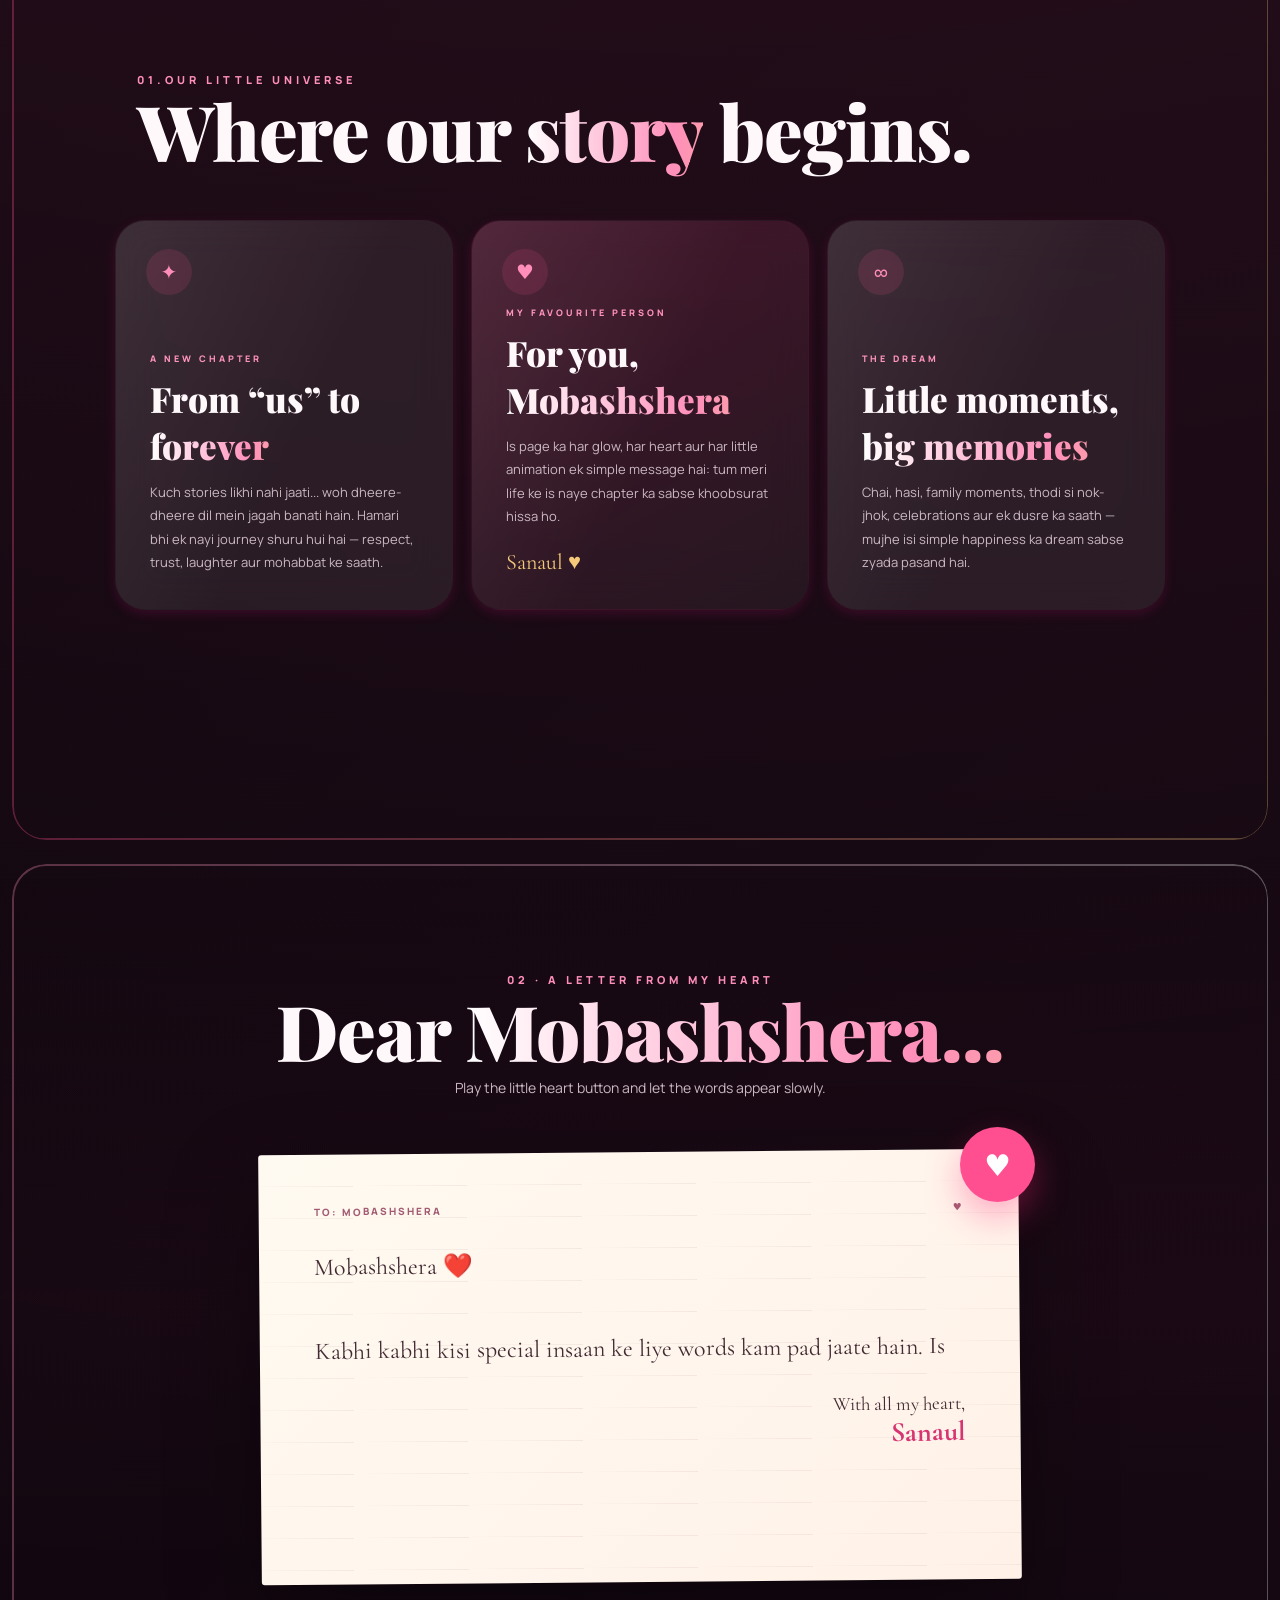
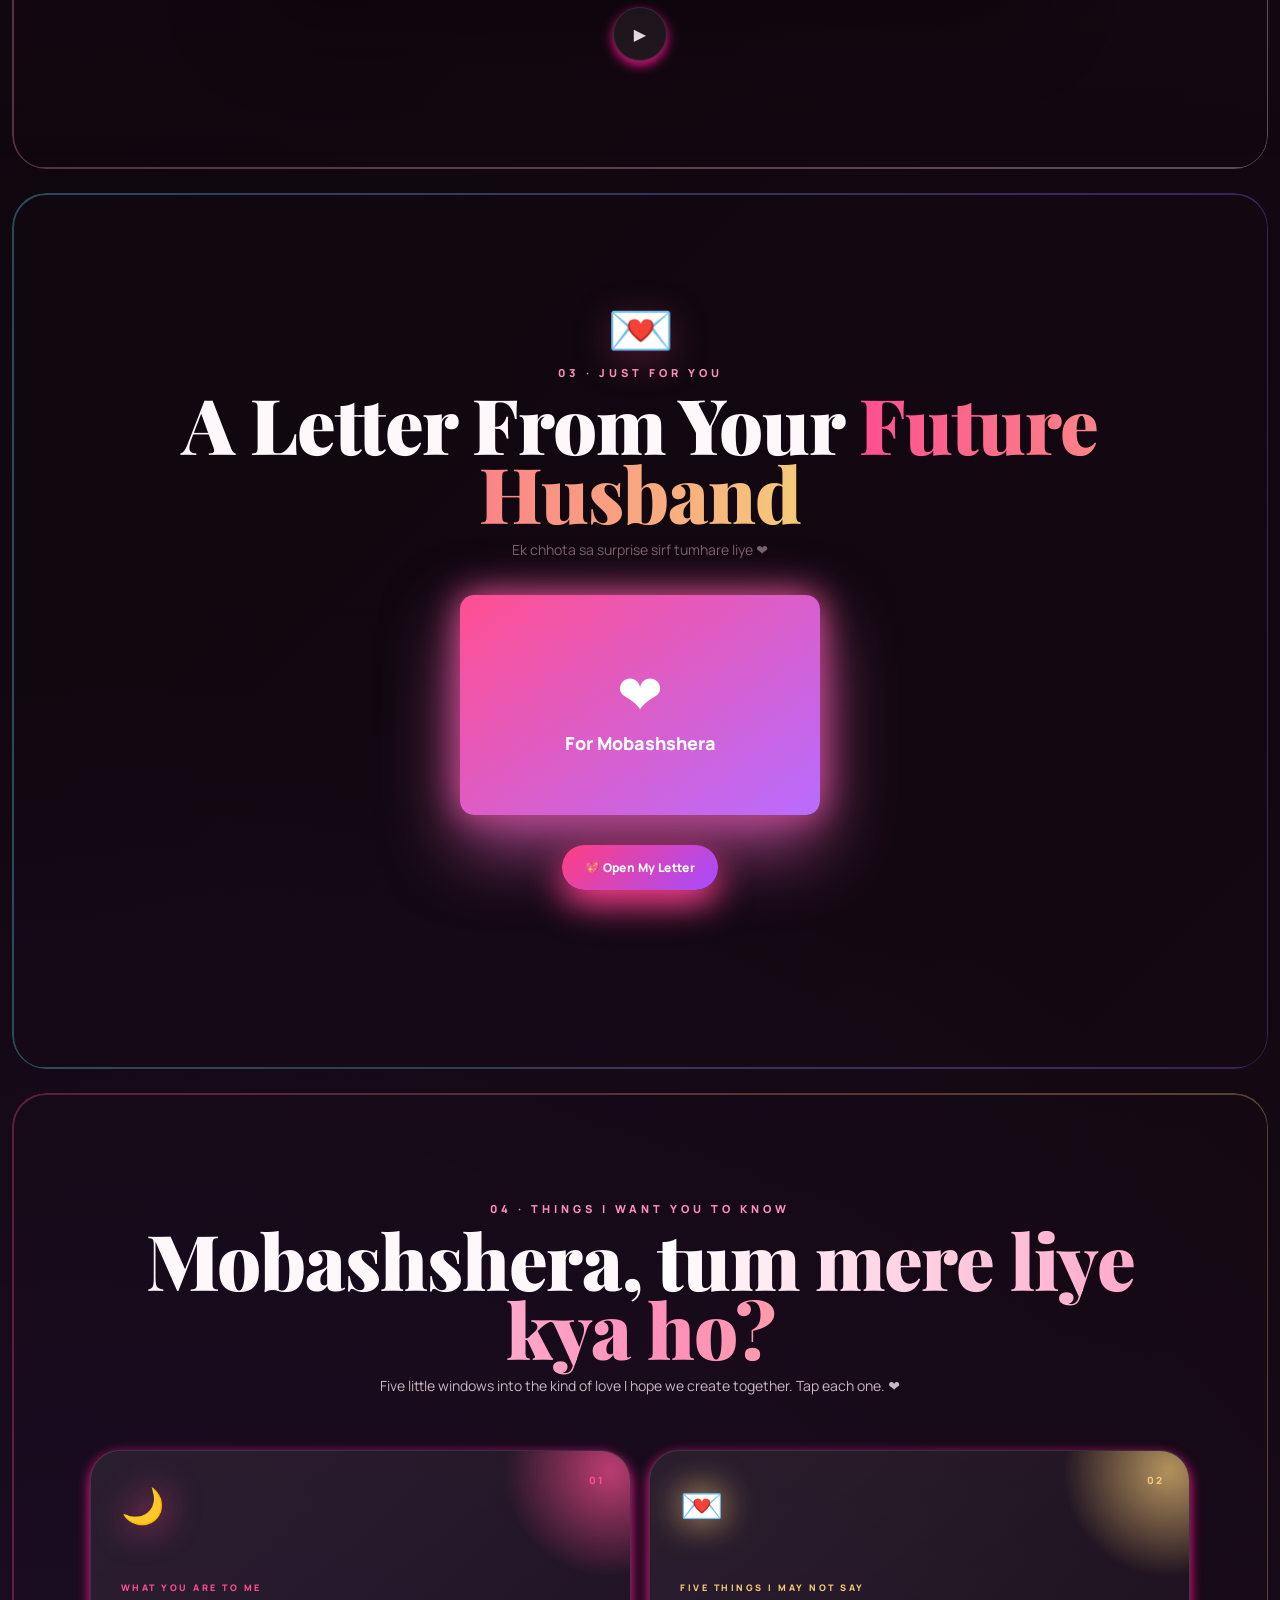
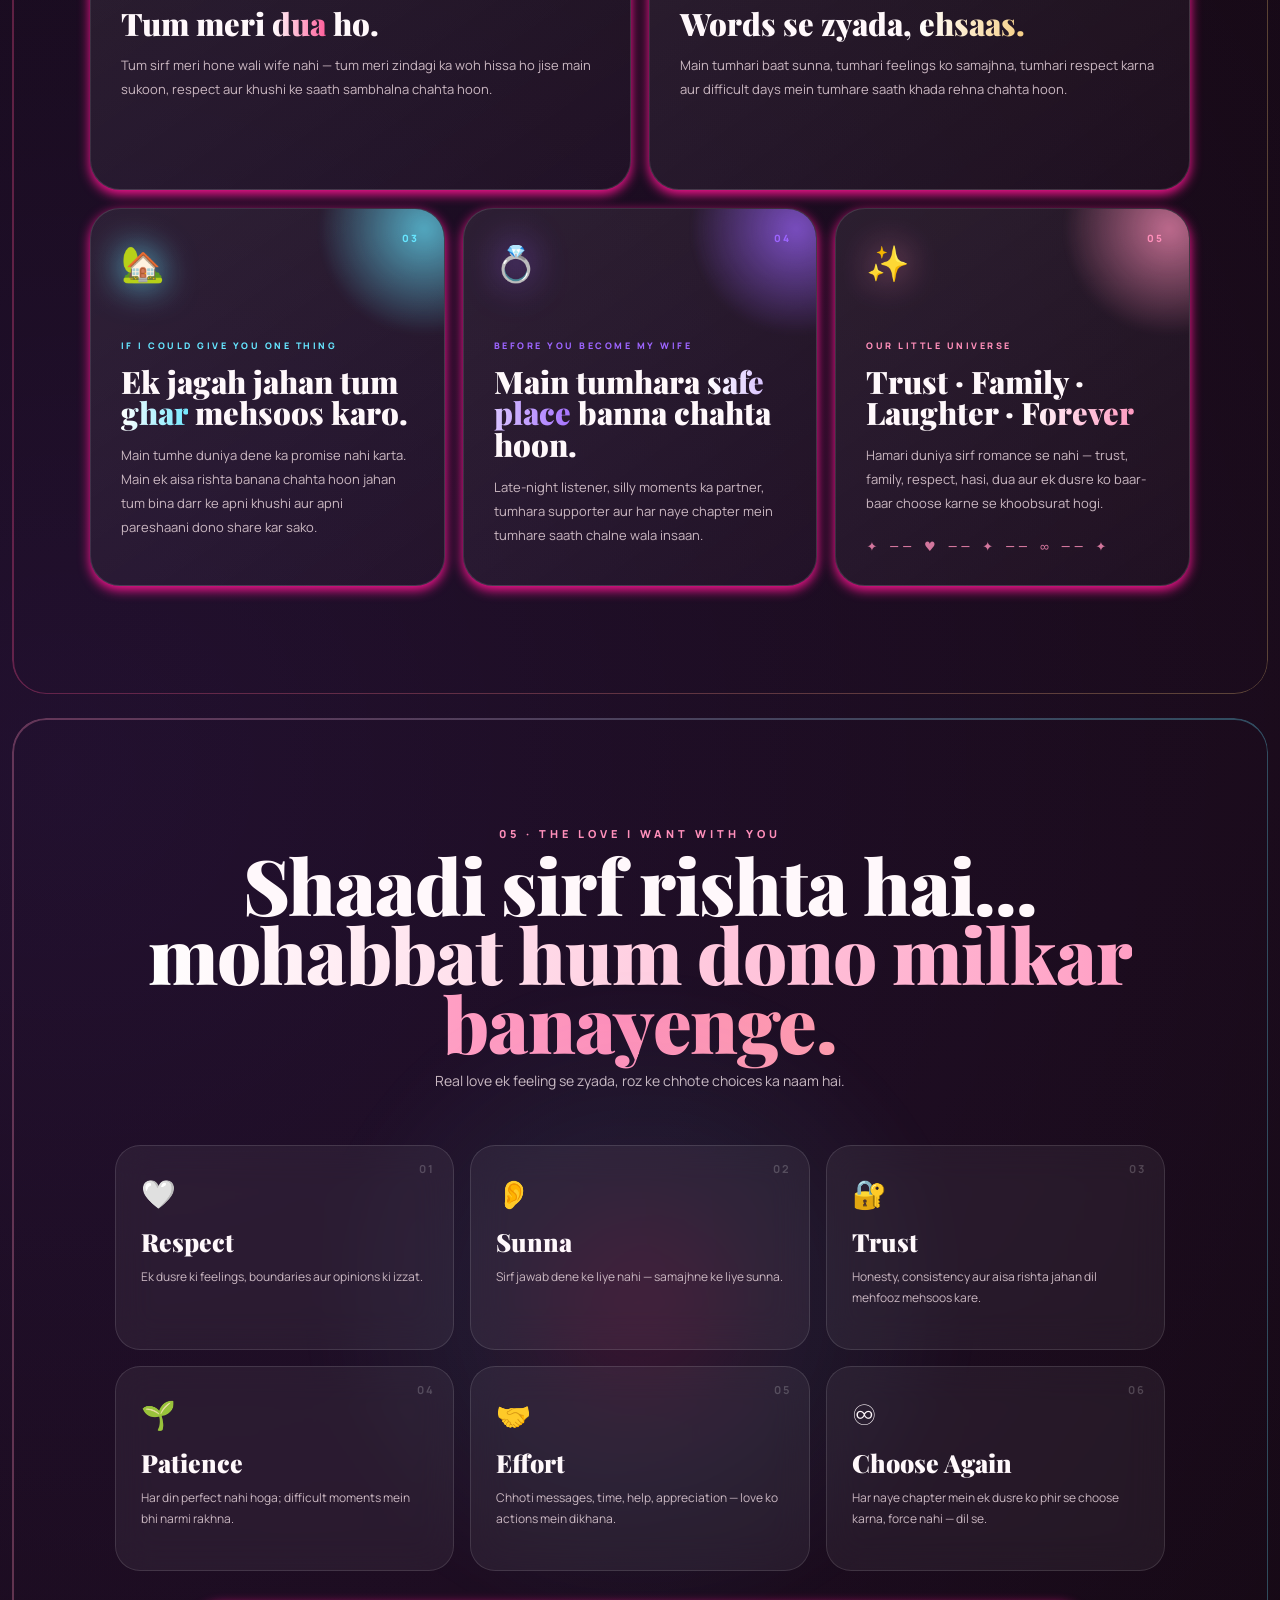
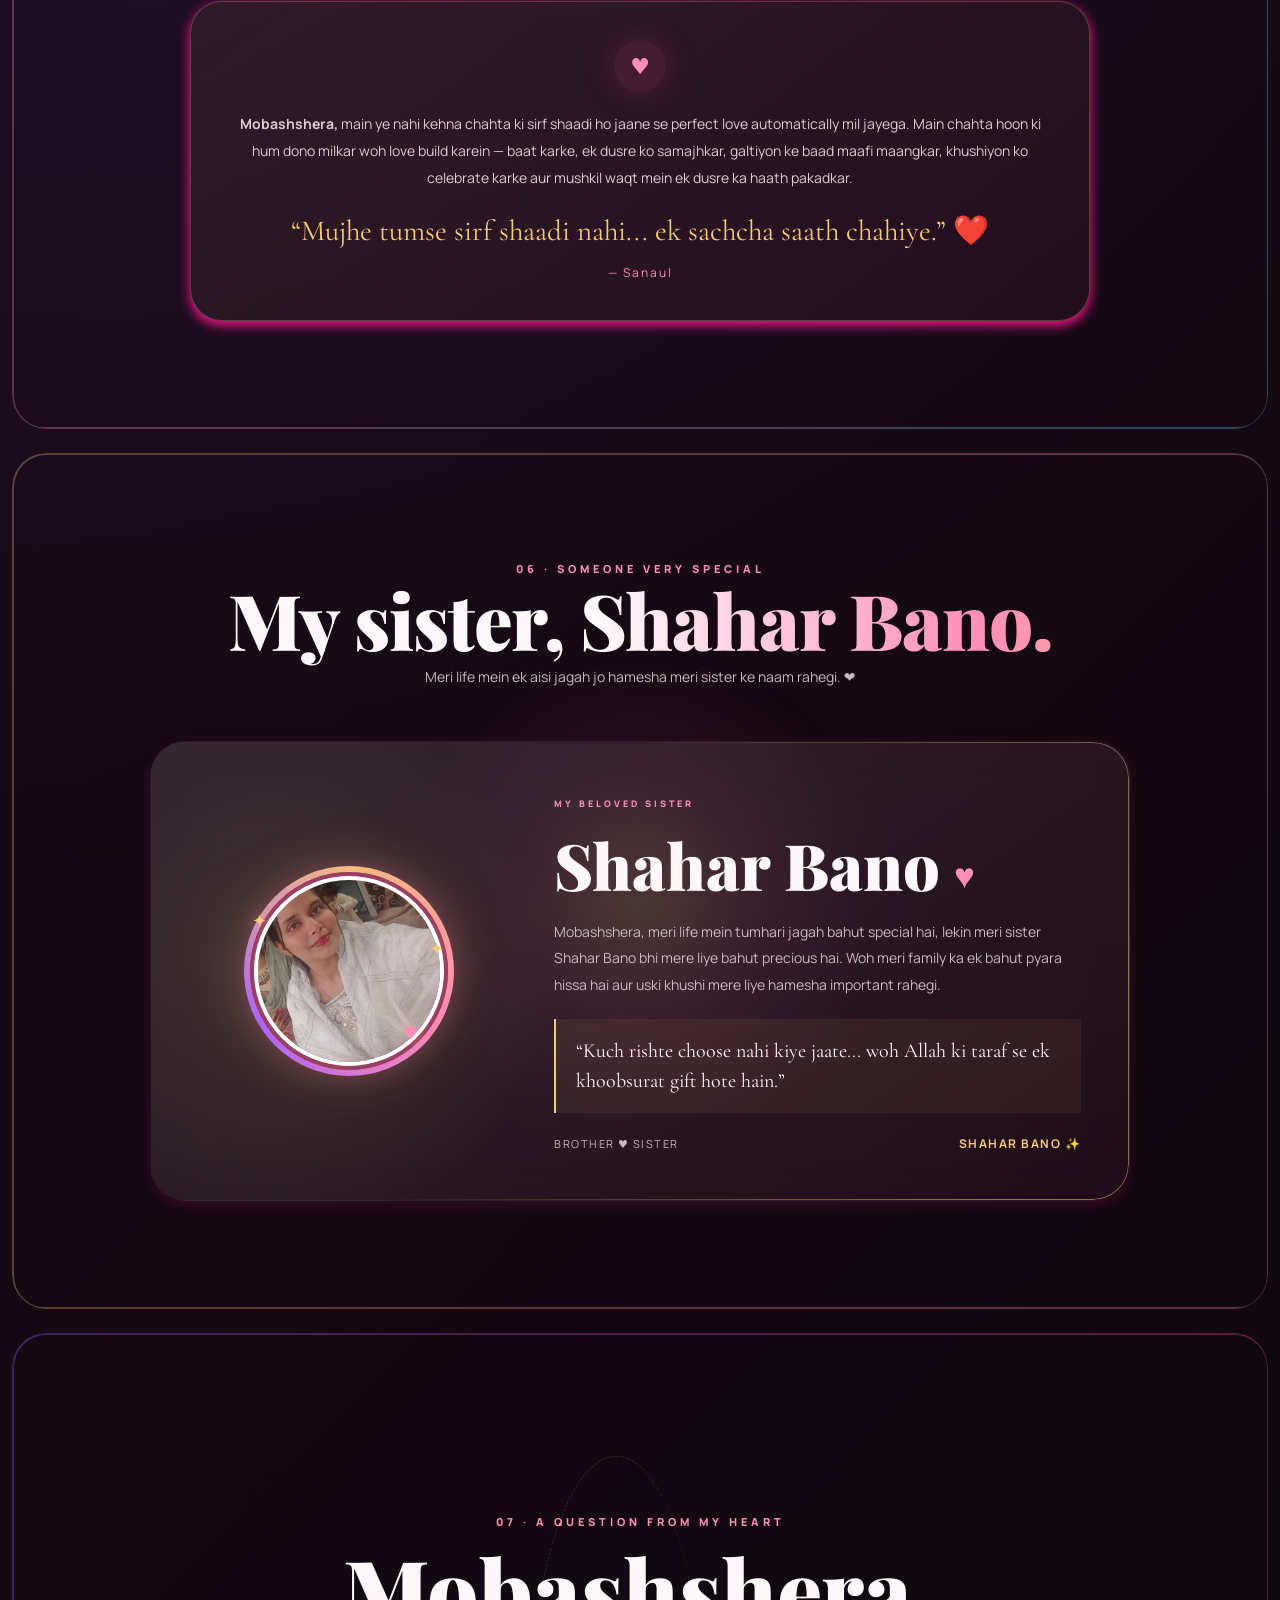
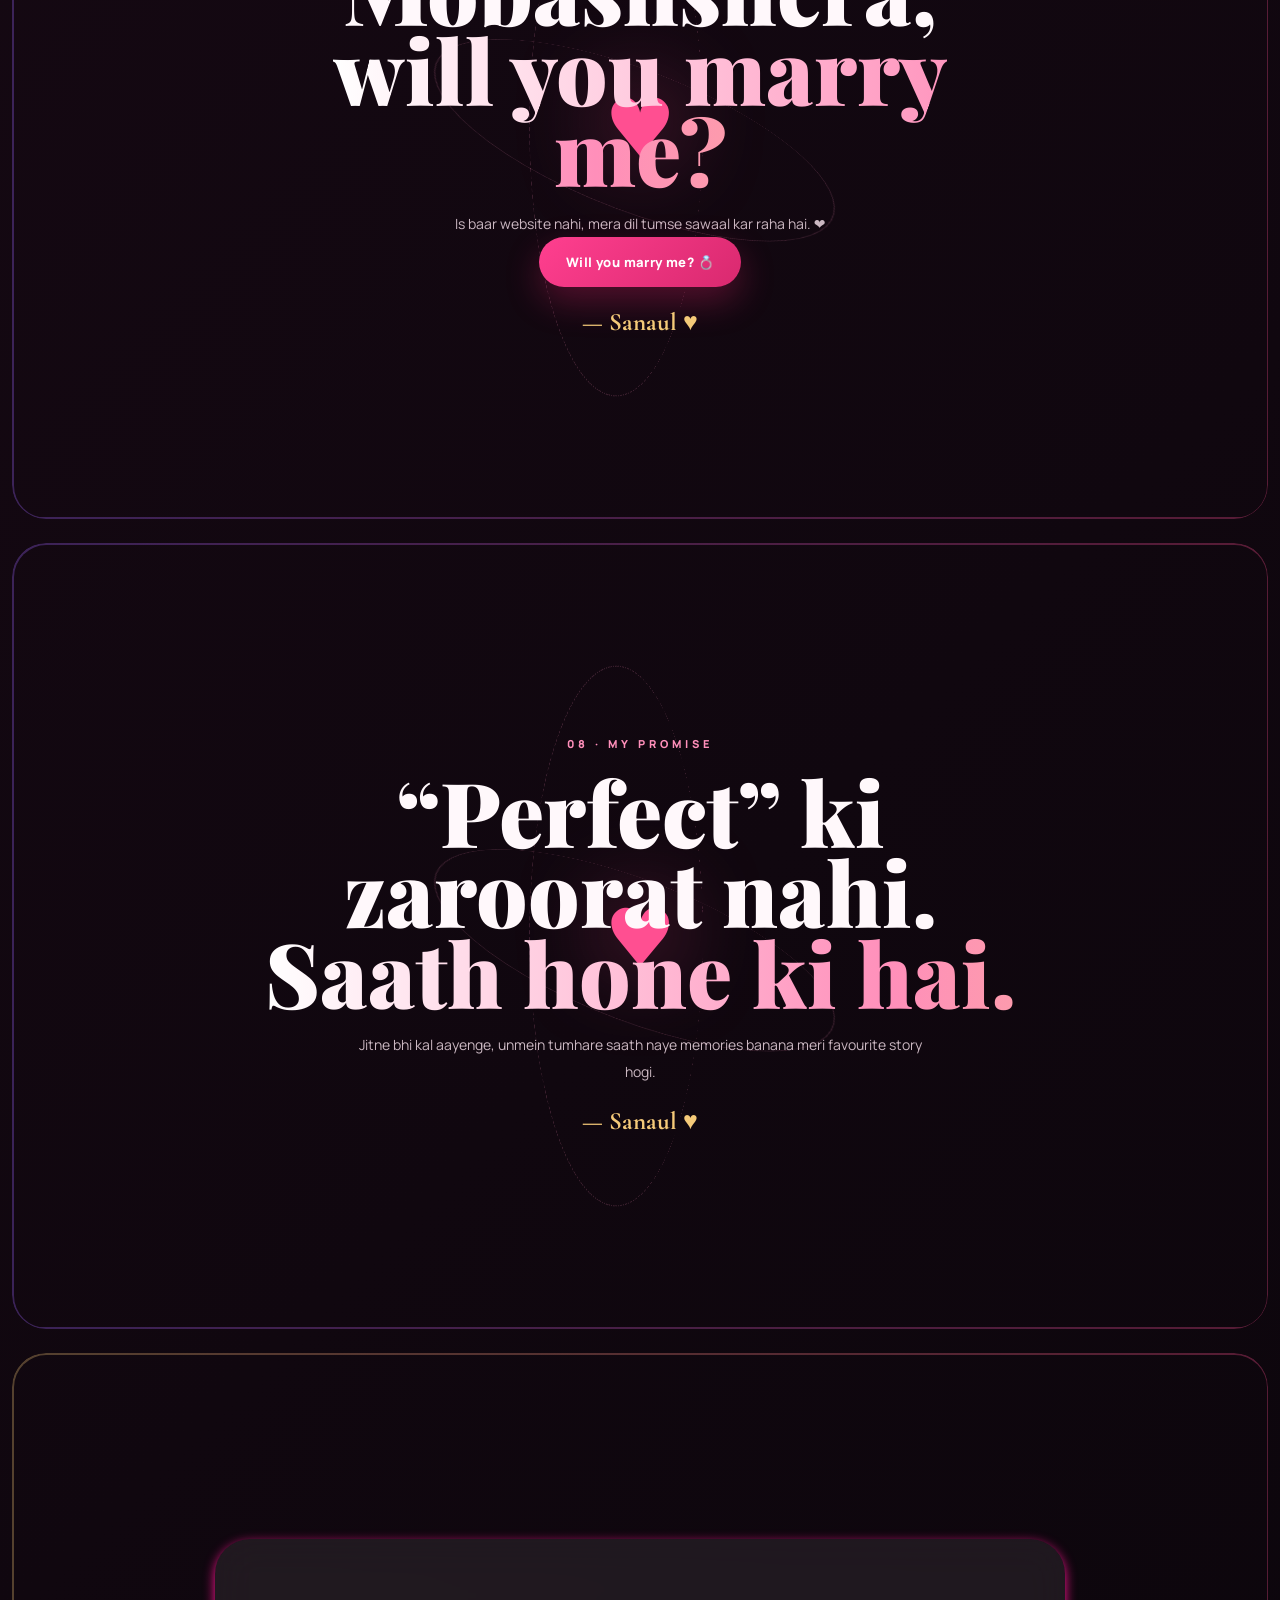
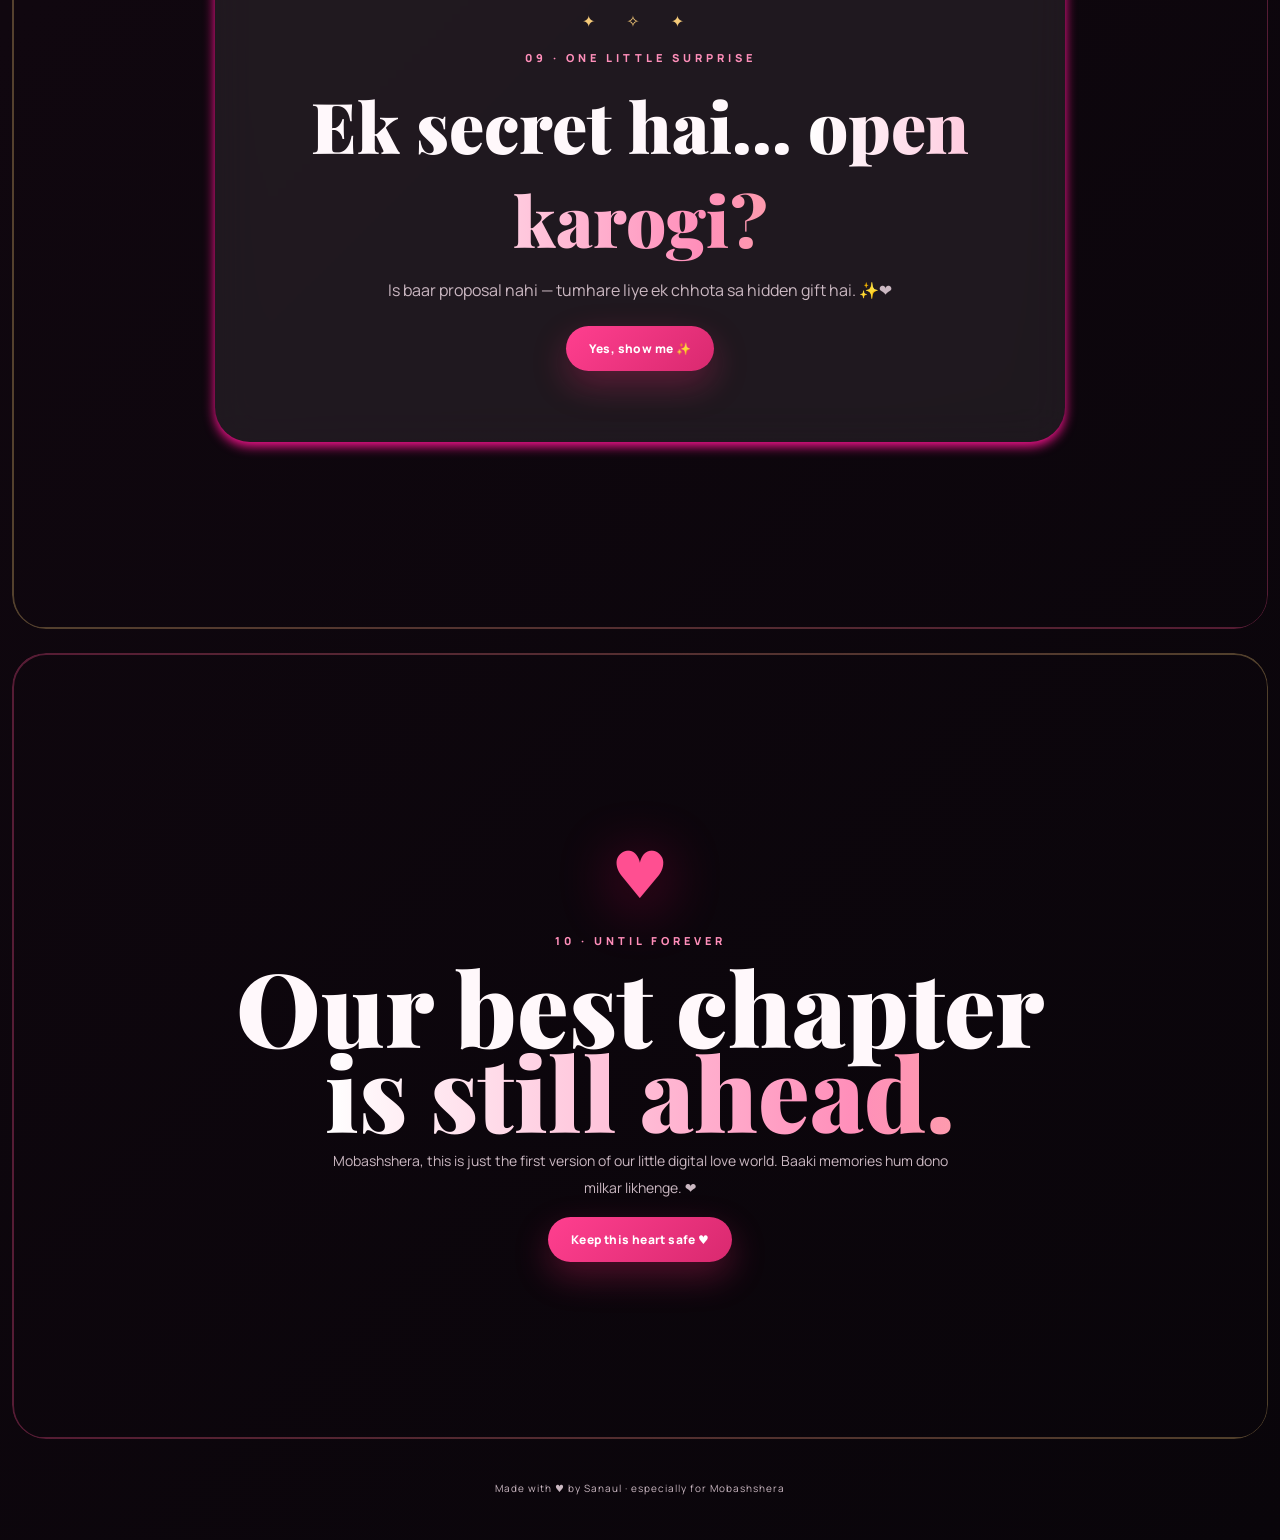
==== commit cc4a4ebb: "Rename proposal section to promise section" ====
--- a/chatting/sanaul/index.html
+++ b/chatting/sanaul/index.html
@@ -424,15 +424,18 @@
       </div>
     </section>
 
-    <!-- PROPOSAL QUESTION -->
-    <section id="proposal" class="section proposal-section">
-      <div class="proposal-glow"></div>
-      <div class="proposal-card reveal">
-        <div class="proposal-crown">✦ ♥ ✦</div>
+	    <section id="promise" class="section promise-section">
+      <div class="promise-orb" aria-hidden="true">
+        <div class="orb-core">♥</div>
+        <div class="orb-ring ring-one"></div>
+        <div class="orb-ring ring-two"></div>
+      </div>
+      <div class="promise-content reveal">
         <p class="eyebrow">07 · A QUESTION FROM MY HEART</p>
         <h2>Mobashshera,<br><em>will you marry me?</em></h2>
         <p>Is baar website nahi, mera dil tumse sawaal kar raha hai. ❤️</p>
-        <button class="btn btn-primary proposal-btn" id="proposalBtn">Will you marry me? 💍</button>
+		<button class="btn btn-primary proposal-btn" id="proposalBtn">Will you marry me? 💍</button>
+        <strong>— Sanaul ♥</strong>
       </div>
     </section>
 
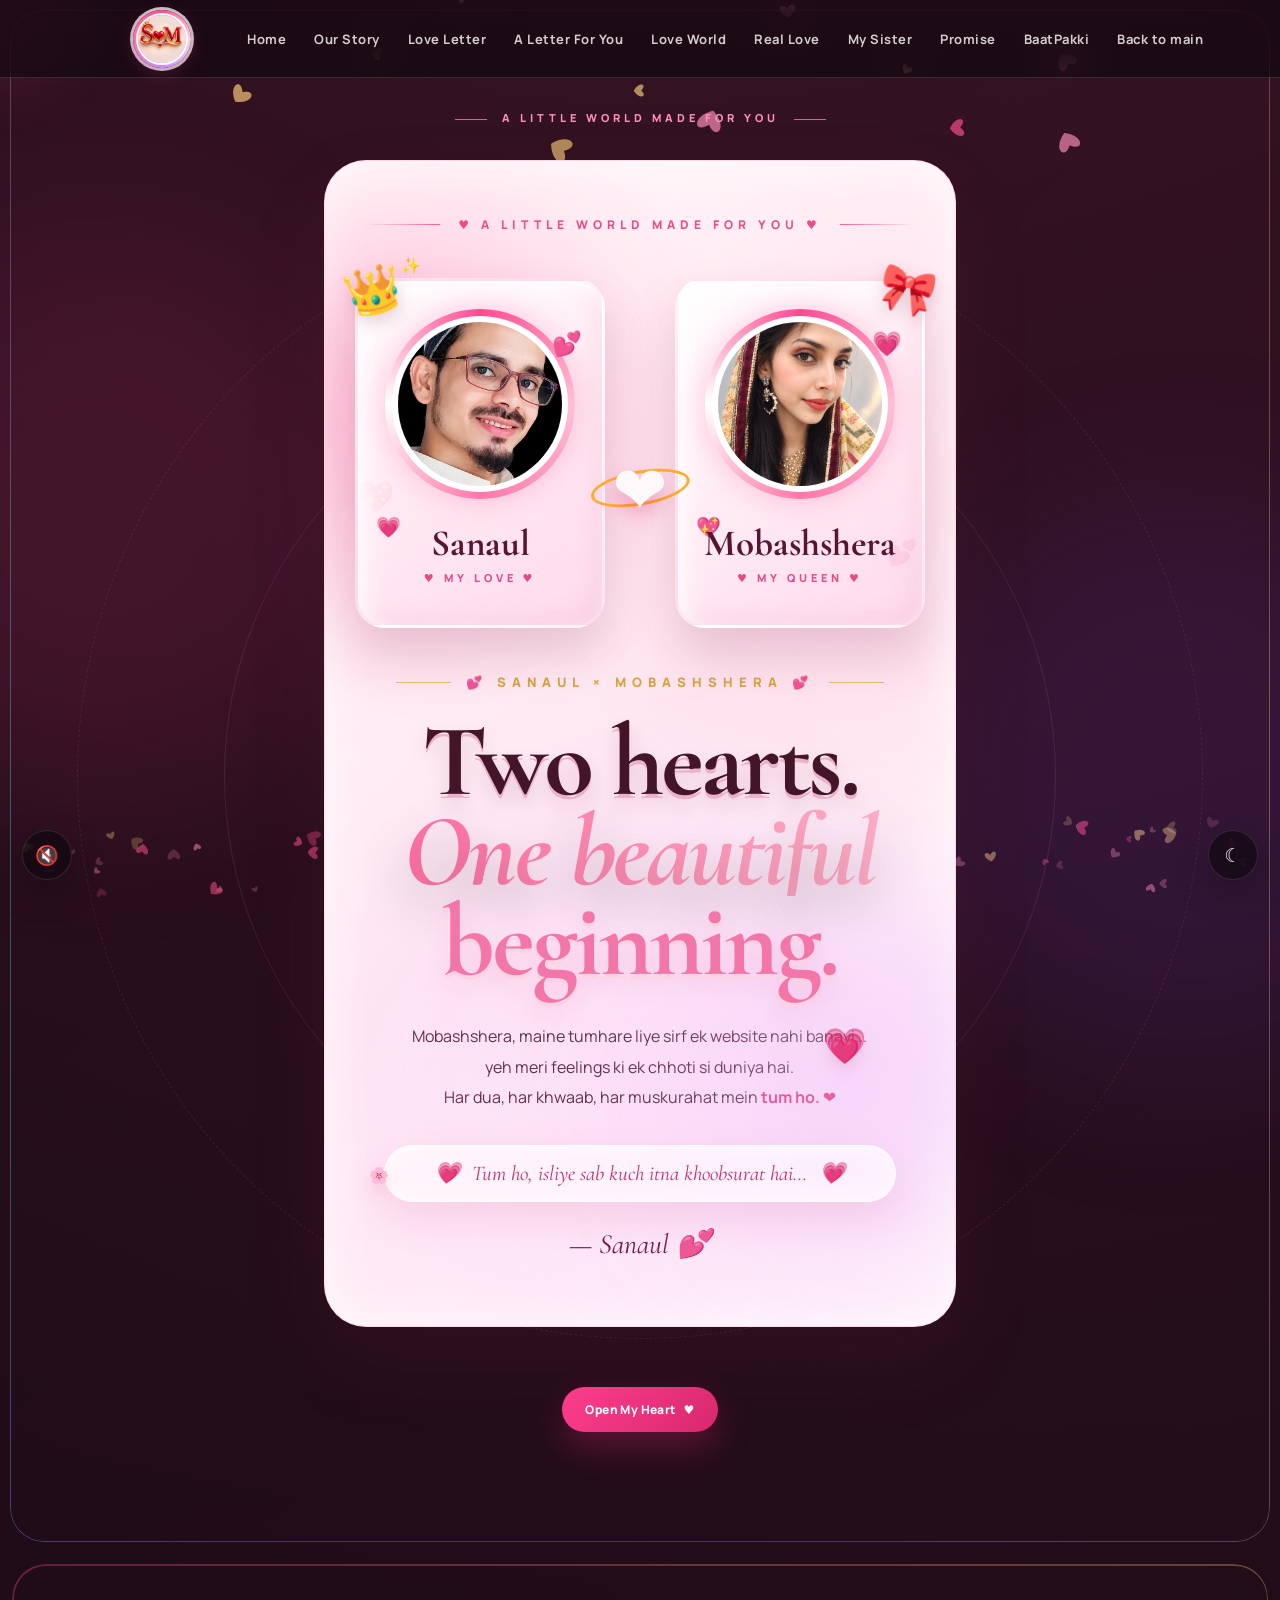
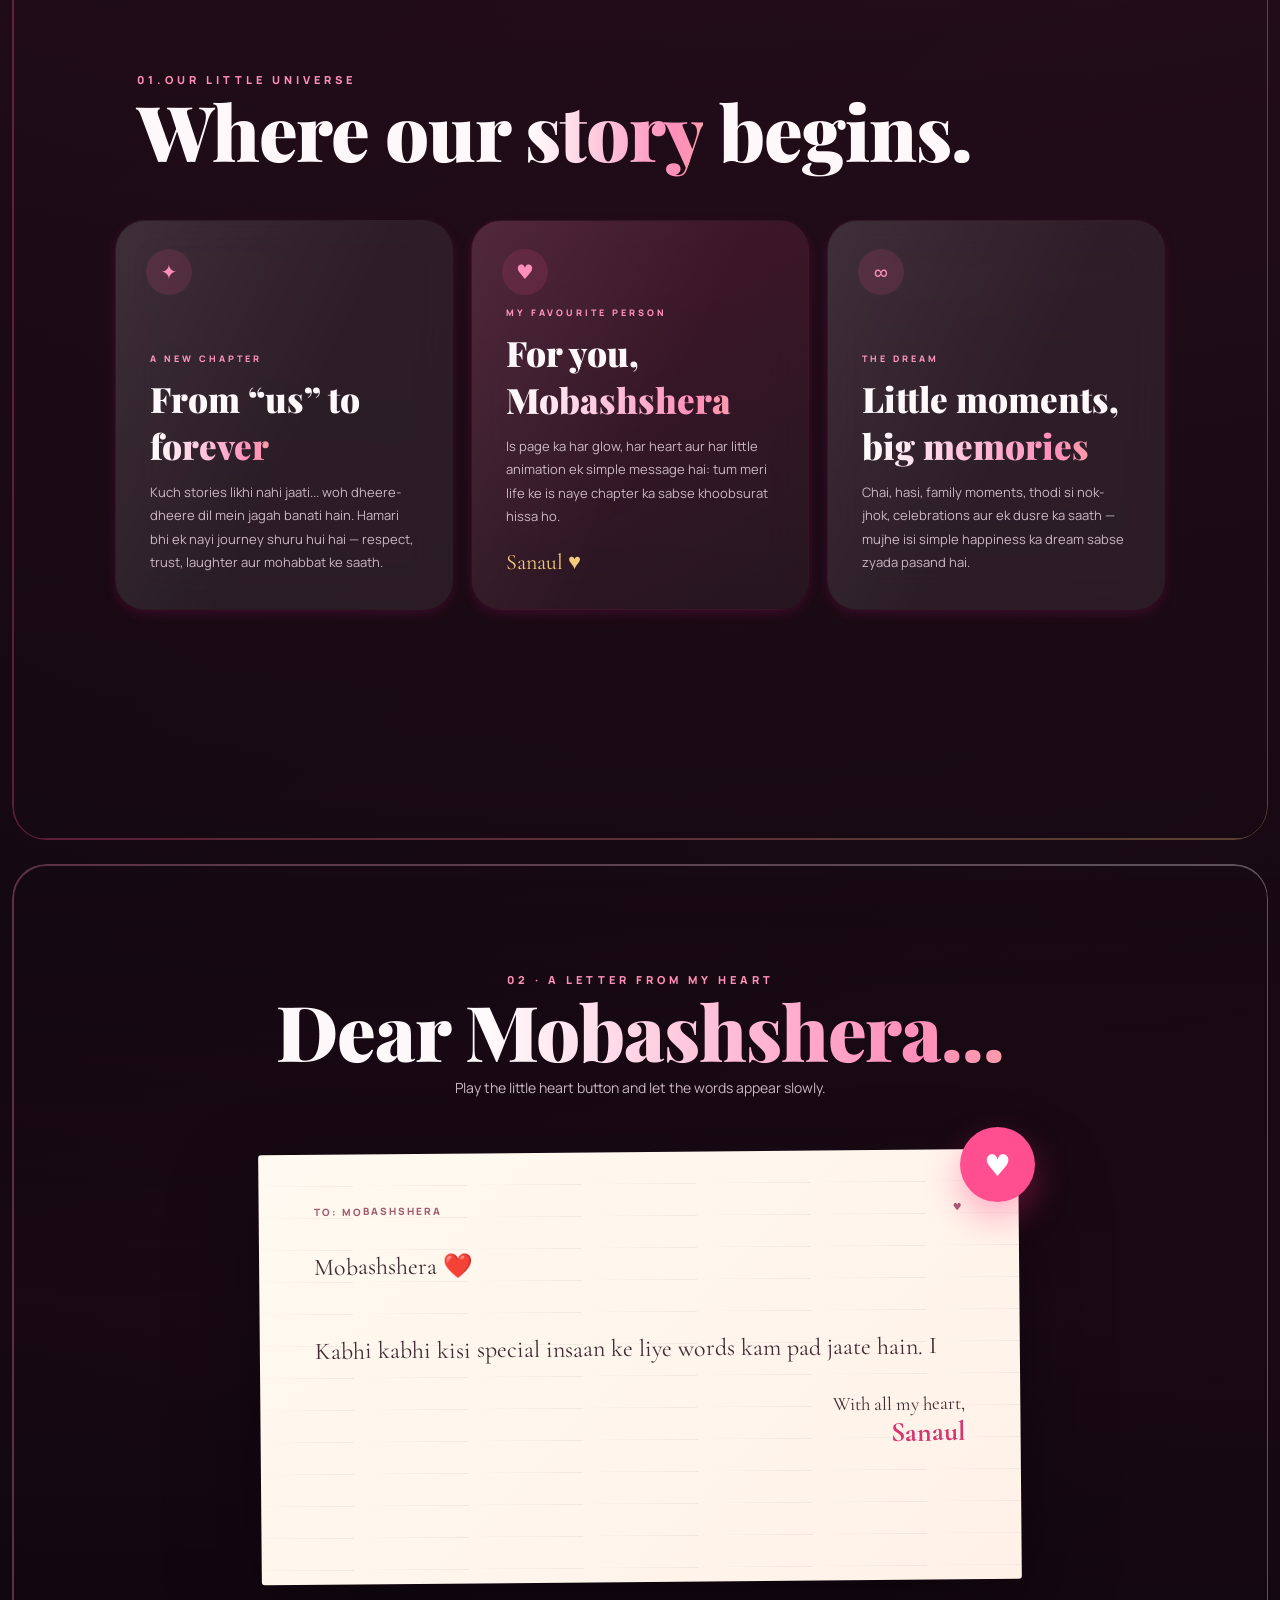
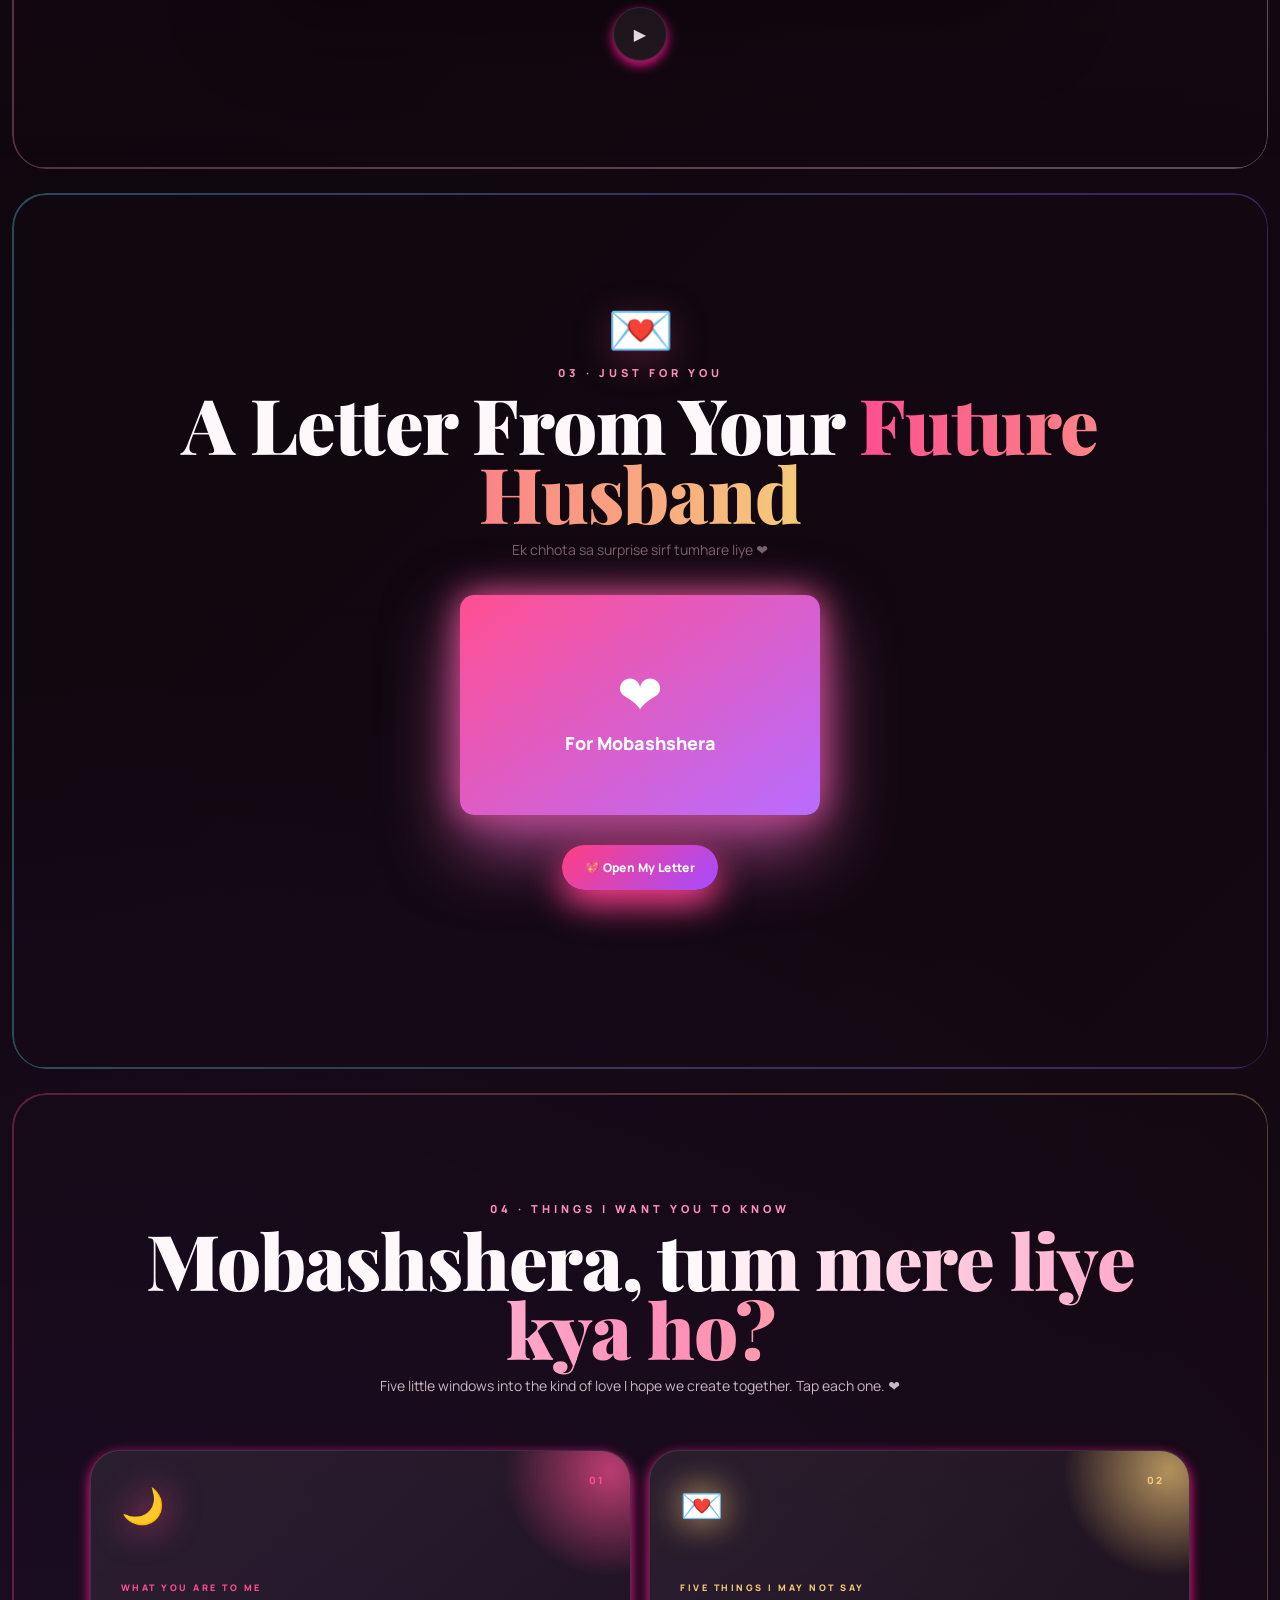
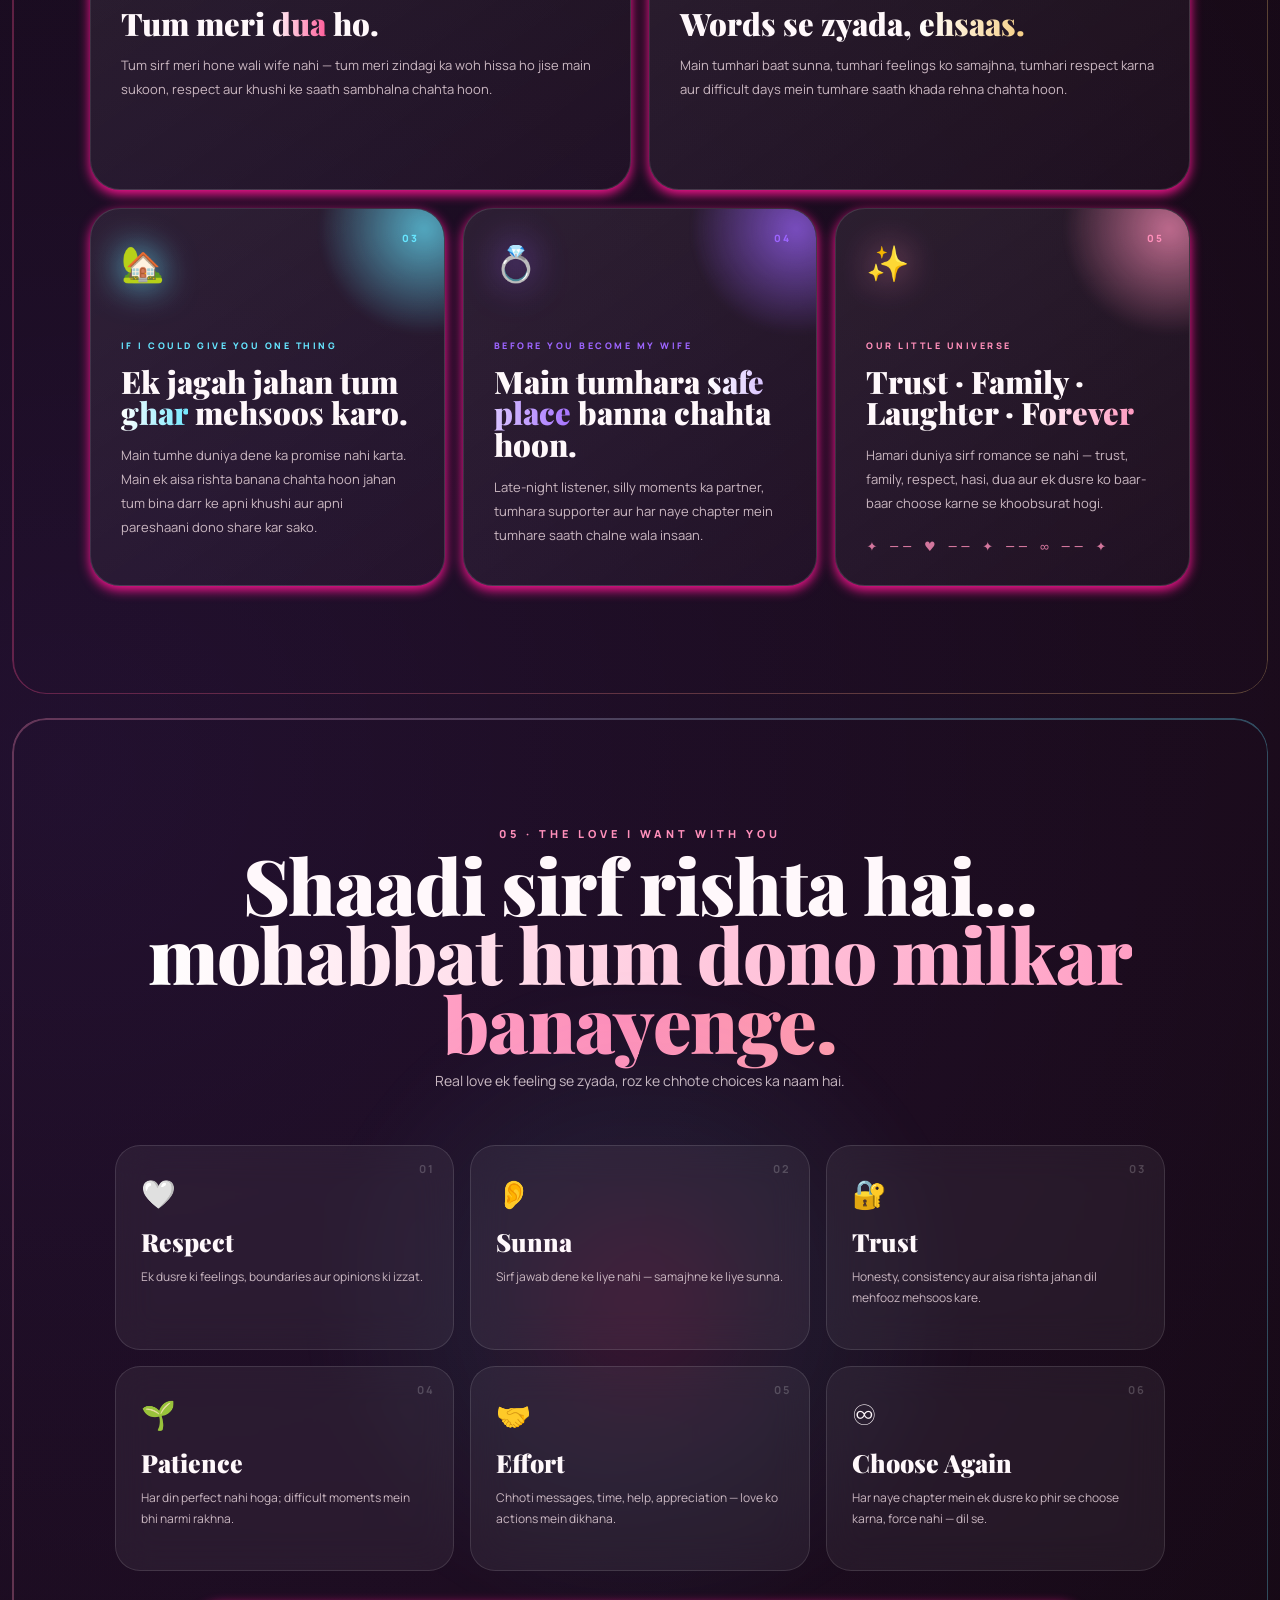
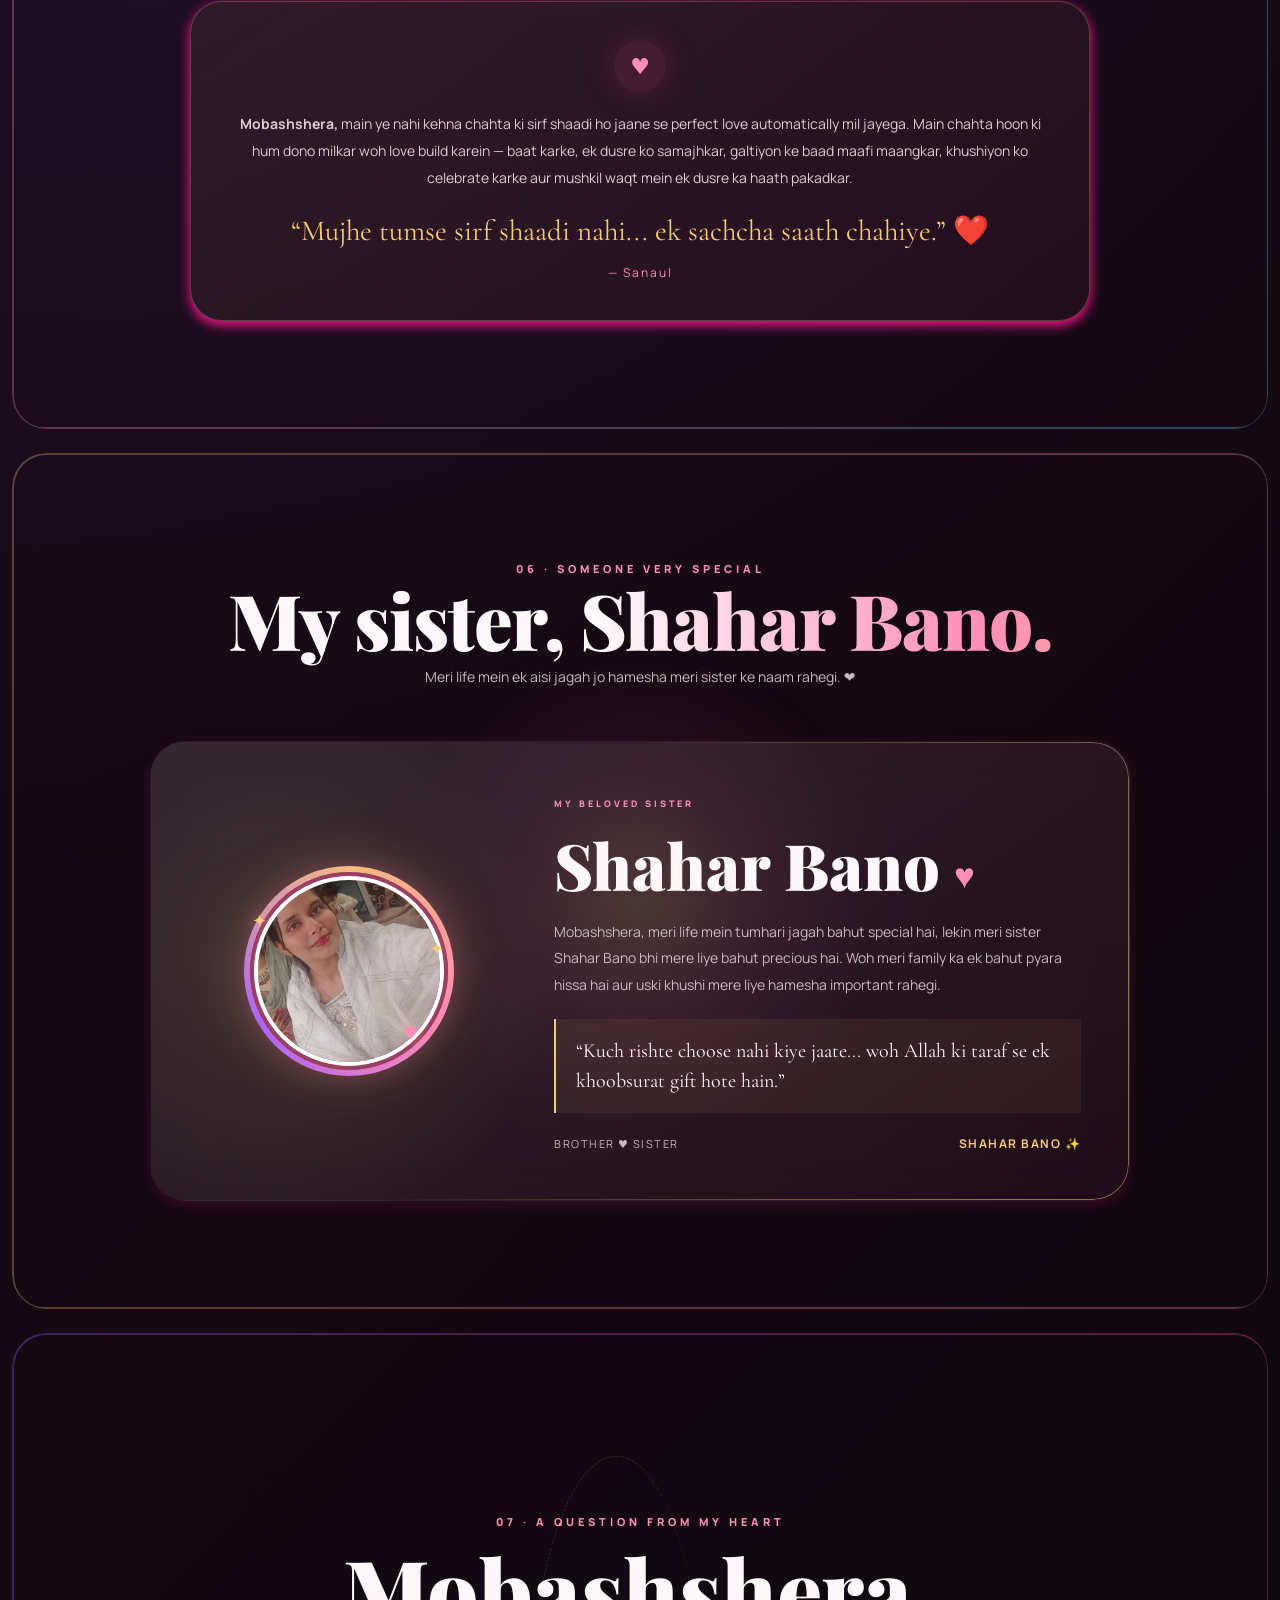
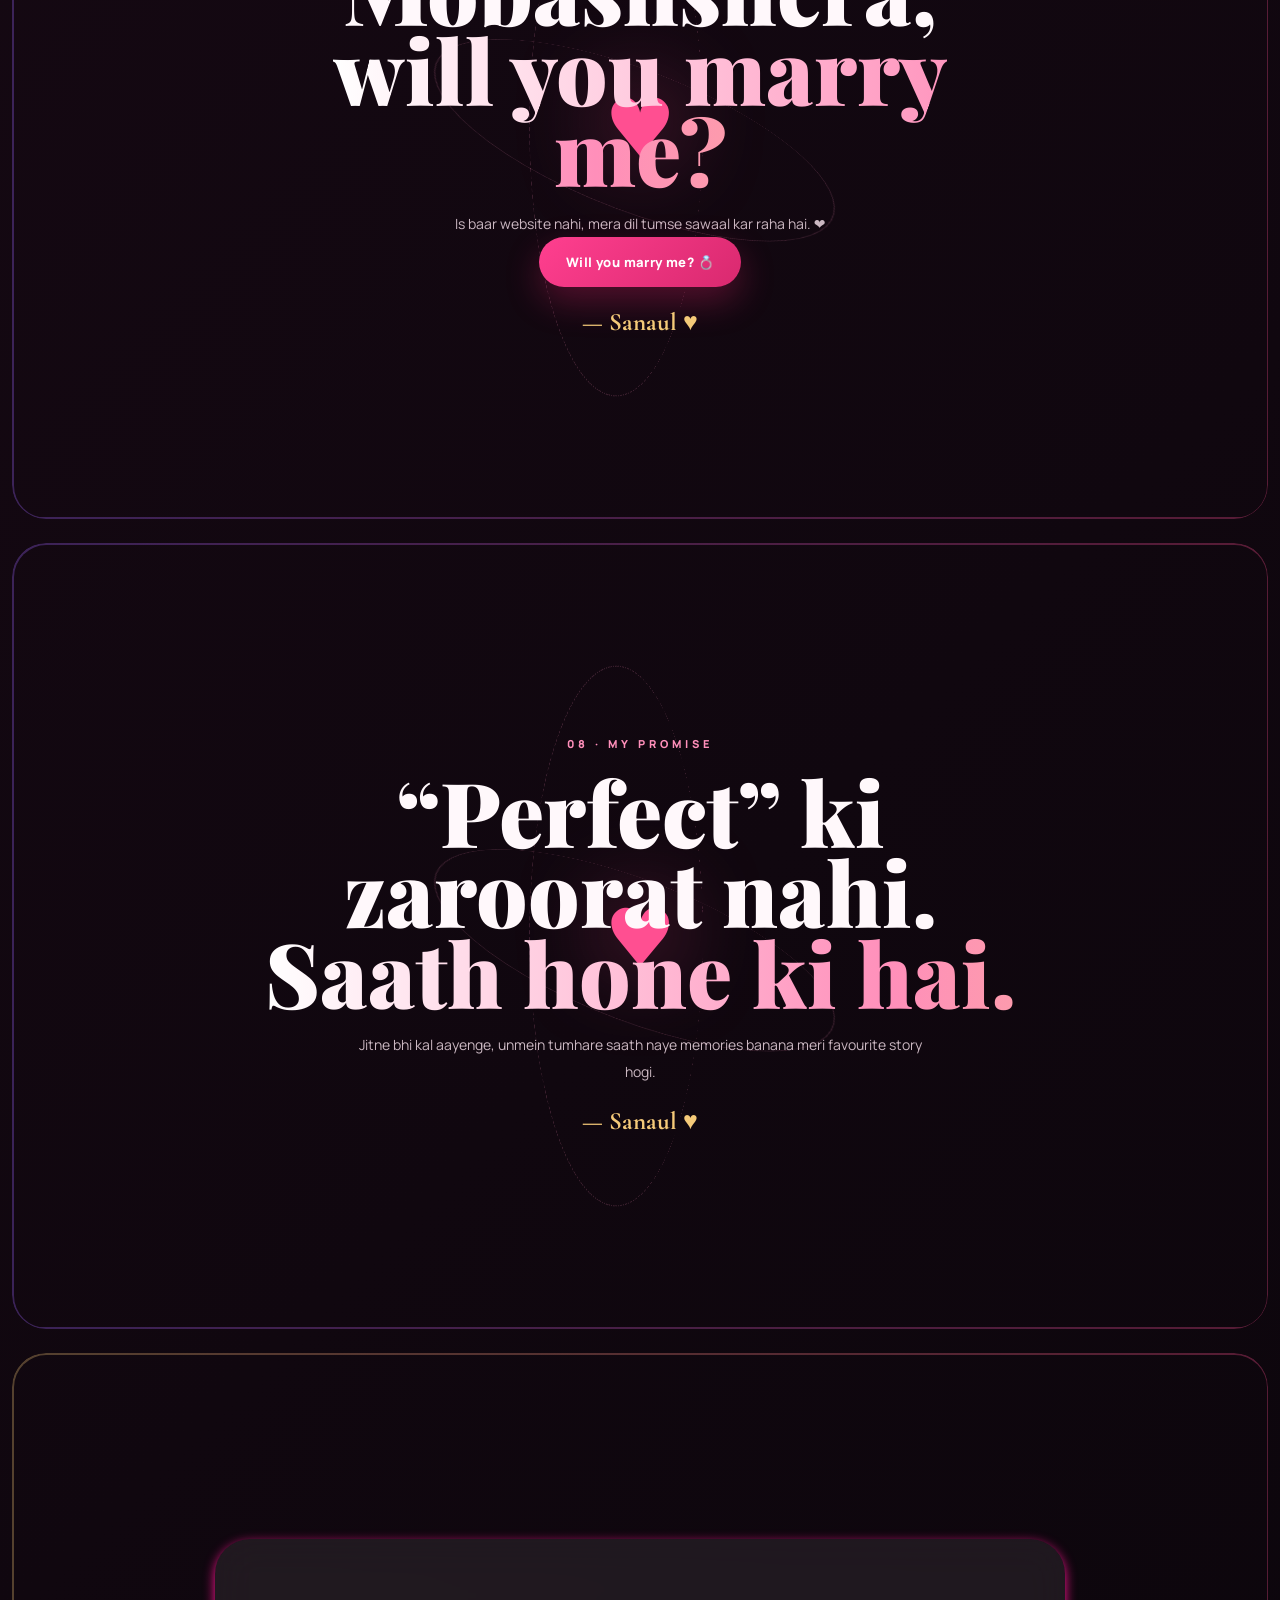
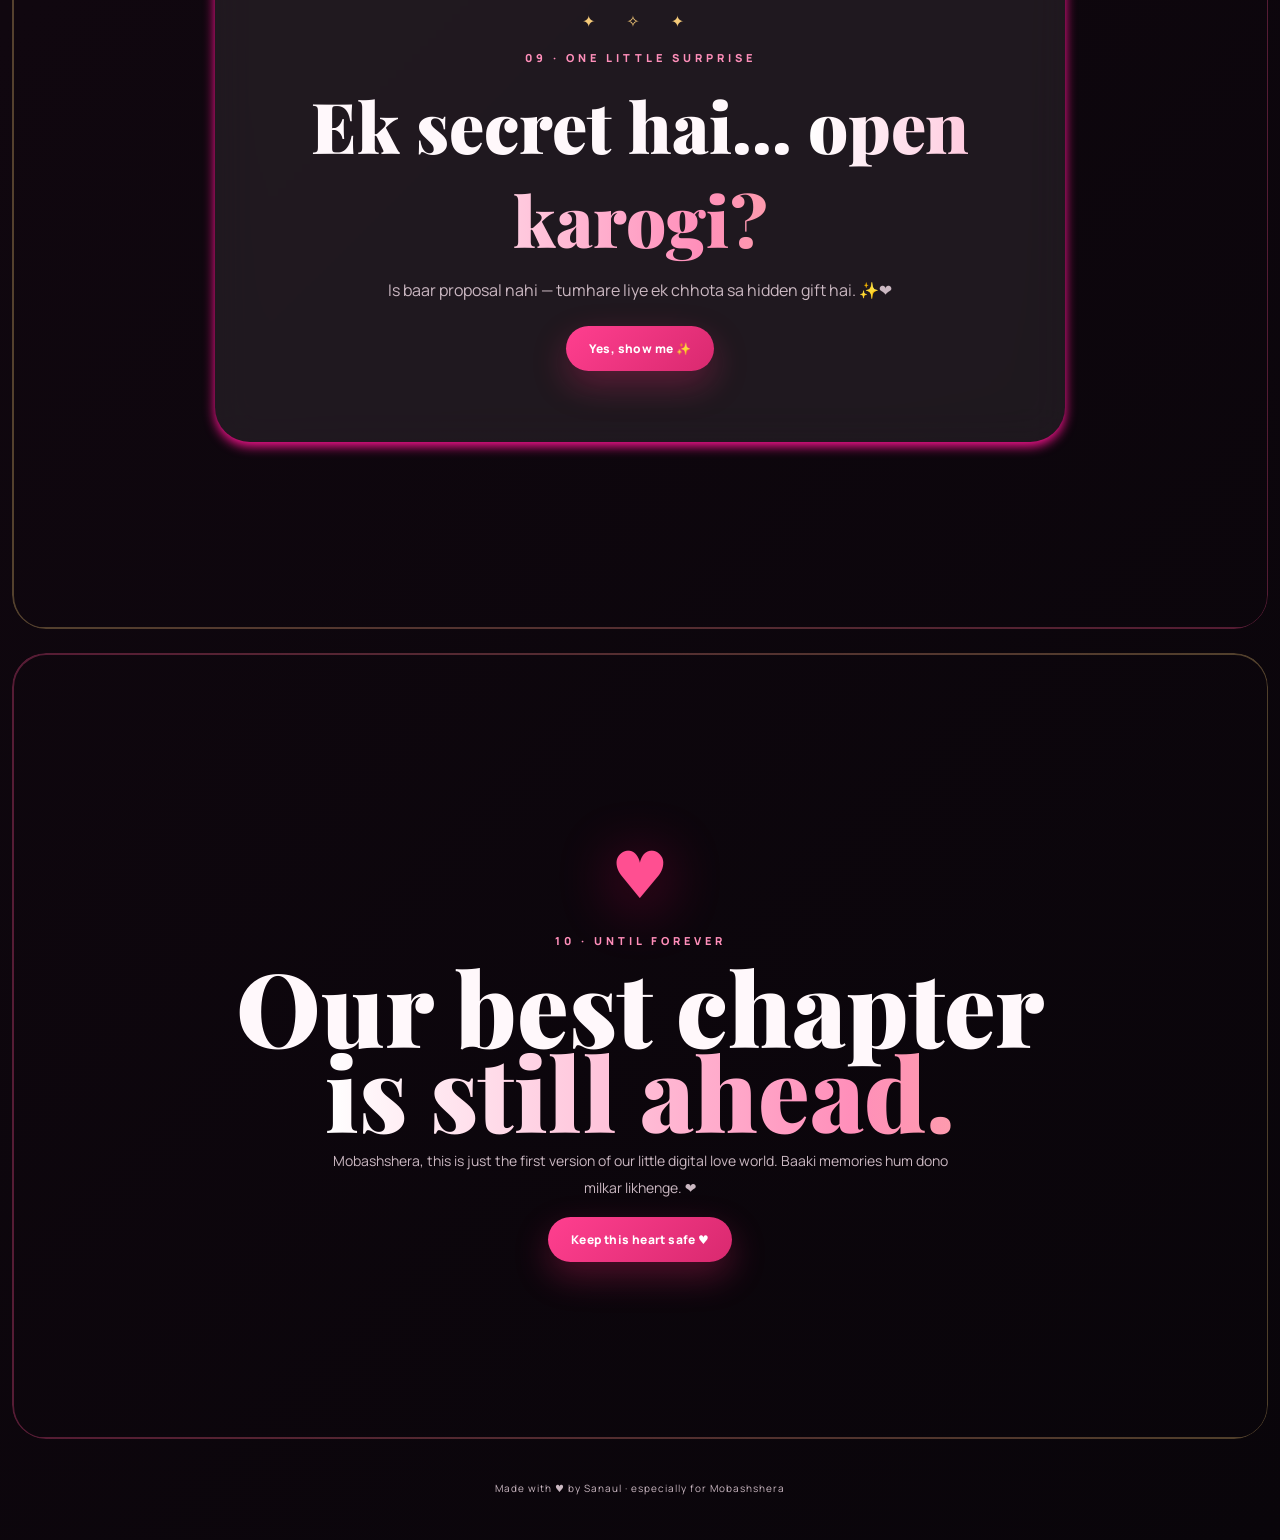
==== commit cdc73203: "Add link to BaatPakki in index.html" ====
--- a/chatting/sanaul/index.html
+++ b/chatting/sanaul/index.html
@@ -34,6 +34,7 @@
       <a href="#real-love">Real Love</a>
       <a href="#sister">My Sister</a>
       <a href="#promise">Promise</a>
+		<a href="Our_Forever_Story_Premium (1)/index.html">BaatPakki</a>
       <a href="../../index.html">Back to main</a>
     </nav>
   </header>
